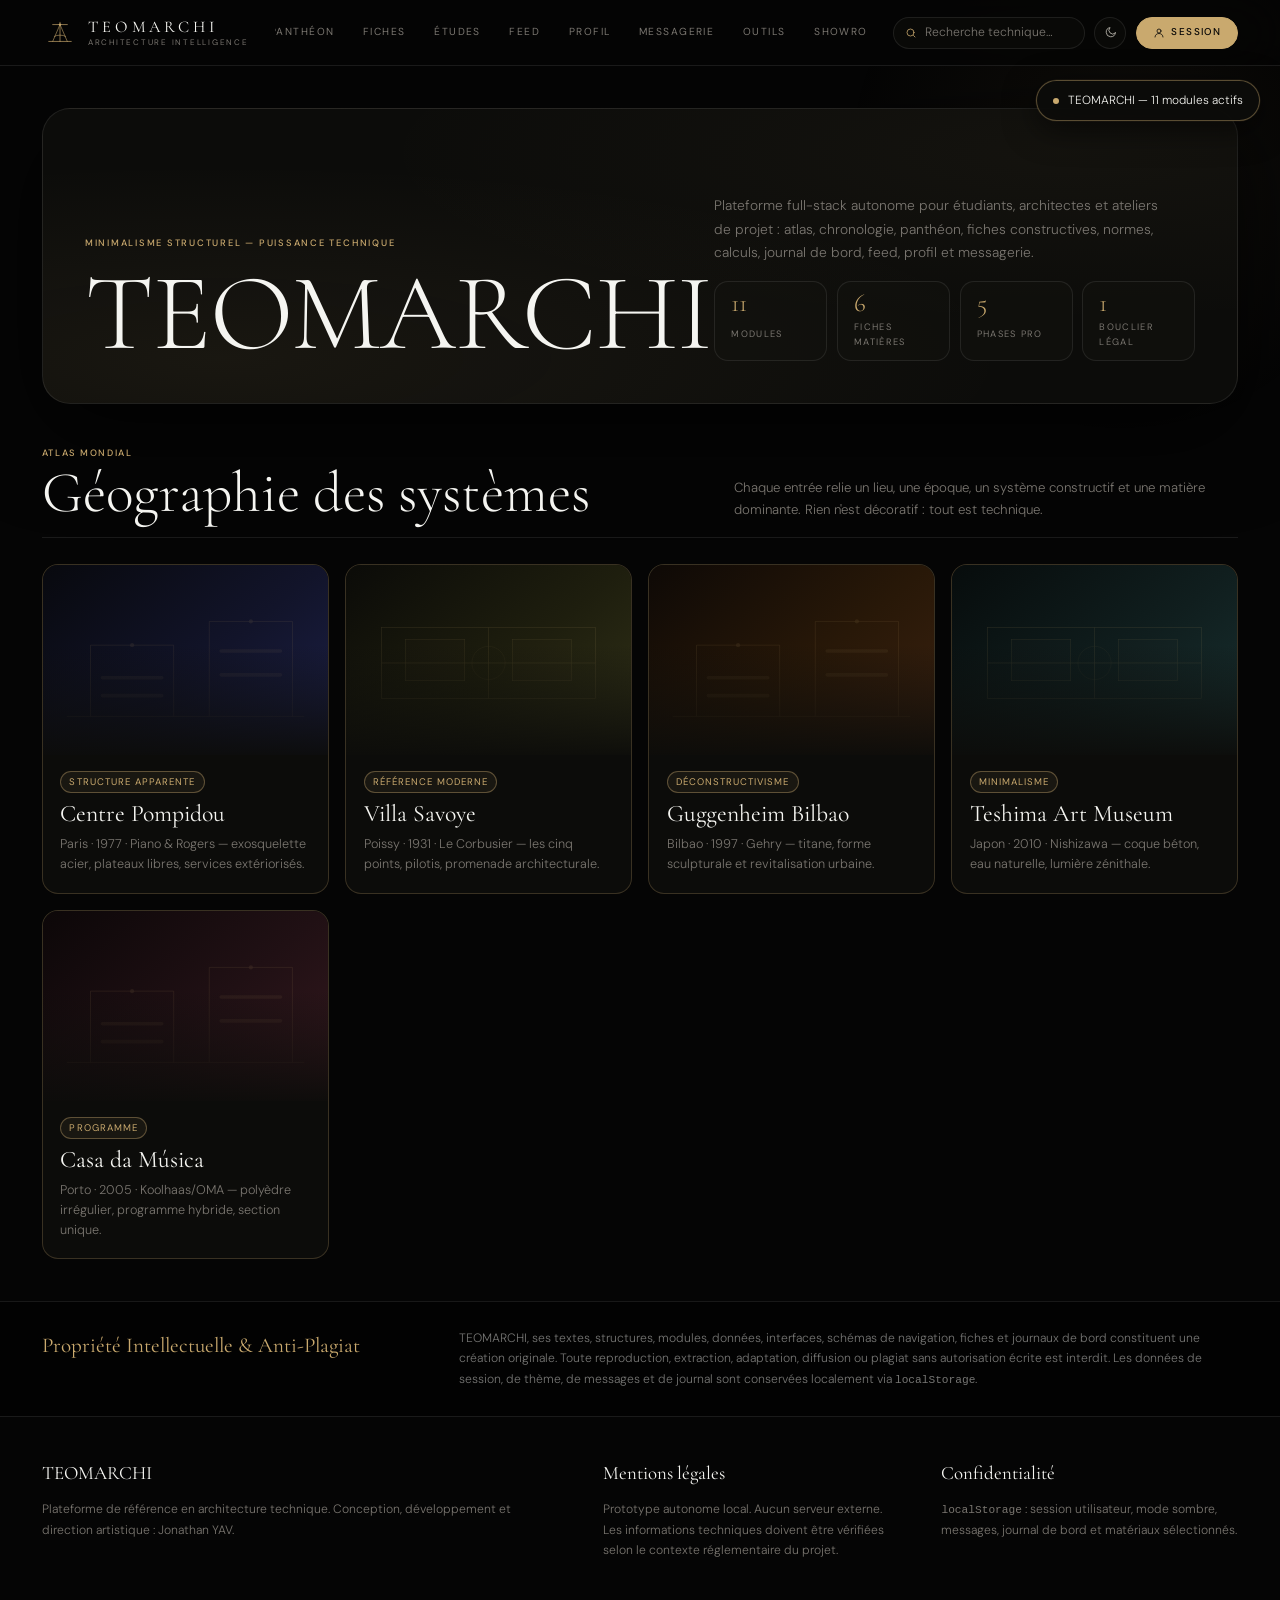
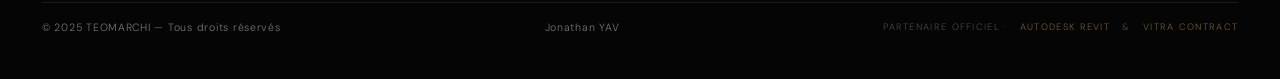
==== FINAL_TEOMARCHI.html @ dd160732 "chore: add FINAL_TEOMARCHI.html — complete 4396-line standalone build Copy of index.html for direct " ====
<!DOCTYPE html>
<html lang="fr" data-theme="dark">
<head>
  <meta charset="UTF-8" />
  <meta name="viewport" content="width=device-width, initial-scale=1.0" />
  <meta name="theme-color" content="#050505" />
  <meta name="description" content="TEOMARCHI — plateforme d'intelligence architecturale : atlas, chronologie, panthéon, fiches constructives, normes, calculs, journal de bord, feed, profil et messagerie." />
  <title>TEOMARCHI — Plateforme d'Intelligence Architecturale</title>

  <link rel="preconnect" href="https://fonts.googleapis.com" />
  <link rel="preconnect" href="https://fonts.gstatic.com" crossorigin />
  <link href="https://fonts.googleapis.com/css2?family=Cormorant+Garamond:ital,wght@0,300;0,400;0,500;1,300;1,400&family=DM+Sans:opsz,wght@9..40,300;9..40,400;9..40,500&display=swap" rel="stylesheet" />

  <style>
    /* ============================================================
       DESIGN SYSTEM — TEOMARCHI
       Fond Noir Profond #050505 · Ivoire #F5F5F1 · Doré Satiné #C9A96E
       Typographie : Cormorant Garamond + DM Sans · Bordures 0.5px
    ============================================================ */
    :root {
      /* Couleurs de fond */
      --bg:         #050505;
      --surface:    #0C0C0A;
      --surface-2:  #131310;
      --surface-3:  #1B1B17;

      /* Texte */
      --ink:        #F5F5F1;
      --ink-2:      #C8C4BA;
      --muted:      #7A7670;

      /* Or satiné */
      --gold:       #C9A96E;
      --gold-dim:   rgba(201, 169, 110, 0.16);
      --gold-glow:  rgba(201, 169, 110, 0.07);

      /* Sémantique */
      --danger:     #C4614A;
      --ok:         #5A9A6A;
      --warn:       #D4A040;

      /* Bordures ultra-fines */
      --border:        0.5px solid rgba(245, 245, 241, 0.09);
      --border-strong: 0.5px solid rgba(245, 245, 241, 0.20);
      --border-gold:   0.5px solid rgba(201, 169, 110, 0.42);

      /* Typographie */
      --serif: "Cormorant Garamond", Georgia, "Times New Roman", serif;
      --sans:  "DM Sans", -apple-system, BlinkMacSystemFont, system-ui, sans-serif;
      --mono:  "SFMono-Regular", "JetBrains Mono", Consolas, monospace;

      /* Espacement — ratio φ */
      --sp-xs:  0.382rem;
      --sp-sm:  0.618rem;
      --sp-md:  1rem;
      --sp-lg:  1.618rem;
      --sp-xl:  2.618rem;
      --sp-xxl: 4.236rem;

      /* Effets */
      --shadow:    0 28px 90px rgba(0, 0, 0, 0.70);
      --shadow-sm: 0 6px 24px  rgba(0, 0, 0, 0.52);

      /* Rayons */
      --r-sm:   8px;
      --r-md:   14px;
      --r-lg:   20px;
      --r-xl:   28px;
      --r-pill: 999px;

      /* Topbar */
      --topbar-h: 66px;

      color-scheme: dark;
    }

    /* Mode clair */
    [data-theme="light"] {
      --bg:         #F6F2E9;
      --surface:    #FFFFFF;
      --surface-2:  #EEE8DC;
      --surface-3:  #E4DDD0;

      --ink:        #161512;
      --ink-2:      #3C3A34;
      --muted:      #7A7266;

      --gold:       #A87C3A;
      --gold-dim:   rgba(168, 124, 58, 0.14);
      --gold-glow:  rgba(168, 124, 58, 0.06);

      --border:        0.5px solid rgba(22, 21, 18, 0.11);
      --border-strong: 0.5px solid rgba(22, 21, 18, 0.22);
      --border-gold:   0.5px solid rgba(168, 124, 58, 0.38);

      --shadow:    0 24px 80px rgba(22, 21, 18, 0.10);
      --shadow-sm: 0 4px 20px  rgba(22, 21, 18, 0.08);

      color-scheme: light;
    }

    /* ============================================================
       RESET & BASE
    ============================================================ */
    *, *::before, *::after { box-sizing: border-box; }

    html {
      min-height: 100%;
      scroll-behavior: smooth;
      background: var(--bg);
    }

    body {
      margin: 0;
      min-height: 100dvh;
      background: var(--bg);
      color: var(--ink);
      font-family: var(--sans);
      font-size: 14px;
      font-weight: 300;
      line-height: 1.64;
      -webkit-font-smoothing: antialiased;
      -moz-osx-font-smoothing: grayscale;
    }

    /* Grille de fond subtile */
    body::before {
      content: "";
      position: fixed;
      inset: 0;
      pointer-events: none;
      z-index: 0;
      background-image:
        linear-gradient(rgba(245, 245, 241, 0.028) 0.5px, transparent 0.5px),
        linear-gradient(90deg, rgba(245, 245, 241, 0.028) 0.5px, transparent 0.5px);
      background-size: 80px 80px;
      mask-image: linear-gradient(to bottom, black 0%, transparent 65%);
      -webkit-mask-image: linear-gradient(to bottom, black 0%, transparent 65%);
    }

    /* Accent radial doré — coin haut-droit */
    body::after {
      content: "";
      position: fixed;
      top: -120px;
      right: -120px;
      width: 560px;
      height: 560px;
      border-radius: 50%;
      background: radial-gradient(circle, rgba(201, 169, 110, 0.06) 0%, transparent 70%);
      pointer-events: none;
      z-index: 0;
    }

    /* Resets courants */
    a                       { color: inherit; text-decoration: none; }
    button                  { border: 0; background: none; cursor: pointer; font: inherit; color: inherit; }
    input, select, textarea { font: inherit; color: inherit; border: 0; outline: 0; background: transparent; }
    svg                     { display: block; }
    h1, h2, h3, h4, h5, h6, p { margin: 0; }
    ul, ol                  { list-style: none; margin: 0; padding: 0; }
    img                     { display: block; max-width: 100%; }

    /* Empilement Z */
    .topbar       { position: relative; z-index: 100; }
    .app          { position: relative; z-index: 1;   }
    footer,
    .legal-strip  { position: relative; z-index: 1;   }

    /* ============================================================
       UTILITAIRES
    ============================================================ */
    .u-serif { font-family: var(--serif); }
    .u-mono  { font-family: var(--mono);  }
    .u-muted { color: var(--muted);       }
    .u-gold  { color: var(--gold);        }

    .u-label {
      text-transform: uppercase;
      letter-spacing: 0.17em;
      font-size: 0.60rem;
      font-weight: 500;
    }

    /* ============================================================
       TOPBAR
    ============================================================ */
    .topbar {
      position: sticky;
      top: 0;
      z-index: 9000;
      height: var(--topbar-h);
      display: grid;
      grid-template-columns: auto 1fr auto;
      align-items: center;
      gap: var(--sp-lg);
      padding: 0 clamp(var(--sp-lg), 3.5vw, var(--sp-xl));
      border-bottom: var(--border);
      background: color-mix(in srgb, var(--bg) 84%, transparent);
      backdrop-filter: blur(28px) saturate(160%);
      -webkit-backdrop-filter: blur(28px) saturate(160%);
    }

    /* ── Marque ── */
    .brand {
      display: inline-flex;
      align-items: center;
      gap: var(--sp-sm);
      flex-shrink: 0;
    }

    .brand__logo {
      width: 36px;
      height: 36px;
      color: var(--gold);
      flex-shrink: 0;
    }

    .brand__name {
      display: grid;
      gap: 3px;
    }

    .brand__title {
      font-family: var(--serif);
      font-size: 1.02rem;
      font-weight: 400;
      letter-spacing: 0.24em;
      text-transform: uppercase;
      color: var(--ink);
      line-height: 1;
    }

    .brand__sub {
      font-family: var(--sans);
      font-size: 0.50rem;
      font-weight: 400;
      letter-spacing: 0.22em;
      text-transform: uppercase;
      color: var(--muted);
      line-height: 1;
    }

    /* ── Tabs de navigation ── */
    .nav-tabs {
      display: flex;
      justify-content: center;
      align-items: center;
      gap: 1px;
      flex-wrap: nowrap;
      overflow-x: auto;
      scrollbar-width: none;
      -ms-overflow-style: none;
    }
    .nav-tabs::-webkit-scrollbar { display: none; }

    .nav-tab {
      position: relative;
      padding: 0.44rem 0.80rem;
      border-radius: var(--r-pill);
      border: 0.5px solid transparent;
      color: var(--muted);
      font-size: 0.64rem;
      font-weight: 400;
      letter-spacing: 0.14em;
      text-transform: uppercase;
      white-space: nowrap;
      transition: color 0.18s ease, background 0.18s ease, border-color 0.18s ease;
    }

    .nav-tab:hover {
      color: var(--ink-2);
      background: var(--gold-glow);
      border-color: rgba(201, 169, 110, 0.12);
    }

    .nav-tab.is-active {
      color: var(--ink);
      background: var(--gold-dim);
      border-color: rgba(201, 169, 110, 0.26);
    }

    .nav-tab.is-active::after {
      content: "";
      position: absolute;
      left: 50%;
      bottom: 5px;
      width: 12px;
      height: 0.5px;
      transform: translateX(-50%);
      background: var(--gold);
    }

    /* ── Outils droite ── */
    .nav-tools {
      display: flex;
      align-items: center;
      gap: var(--sp-sm);
      flex-shrink: 0;
    }

    /* ── Recherche ── */
    .search-wrap { position: relative; }

    .search {
      display: flex;
      align-items: center;
      gap: 0.42rem;
      width: clamp(150px, 15vw, 250px);
      height: 32px;
      padding: 0 0.70rem;
      border: var(--border);
      border-radius: var(--r-pill);
      background: color-mix(in srgb, var(--surface) 76%, transparent);
      transition: border-color 0.18s ease;
    }

    .search:focus-within { border-color: rgba(201, 169, 110, 0.34); }

    .search__icon {
      width: 12px;
      height: 12px;
      color: var(--gold);
      flex-shrink: 0;
    }

    .search__input {
      flex: 1;
      min-width: 0;
      font-size: 0.76rem;
    }
    .search__input::placeholder { color: var(--muted); }

    .search-results {
      position: absolute;
      top: calc(100% + 6px);
      right: 0;
      width: min(320px, 90vw);
      display: none;
      border: var(--border-strong);
      border-radius: var(--r-lg);
      background: var(--surface);
      box-shadow: var(--shadow);
      overflow: hidden;
      z-index: 9999;
    }
    .search-results.is-open { display: block; }

    .result-item {
      display: grid;
      gap: 2px;
      width: 100%;
      padding: 0.68rem 0.88rem;
      text-align: left;
      border-bottom: var(--border);
      transition: background 0.14s ease;
    }
    .result-item:last-child { border-bottom: 0; }
    .result-item:hover { background: var(--gold-glow); }
    .result-item strong {
      font-family: var(--serif);
      font-size: 0.92rem;
      font-weight: 400;
      color: var(--ink);
    }
    .result-item span { color: var(--muted); font-size: 0.66rem; }

    /* ── Bouton icône ── */
    .icon-btn {
      width: 32px;
      height: 32px;
      display: inline-flex;
      align-items: center;
      justify-content: center;
      border: var(--border);
      border-radius: var(--r-pill);
      background: color-mix(in srgb, var(--surface) 68%, transparent);
      color: var(--ink-2);
      flex-shrink: 0;
      transition: border-color 0.18s ease, color 0.18s ease, transform 0.18s ease;
    }
    .icon-btn svg { width: 13px; height: 13px; }
    .icon-btn:hover {
      border-color: var(--gold);
      color: var(--gold);
      transform: translateY(-1px);
    }

    /* ── Bouton texte ── */
    .text-btn {
      height: 32px;
      padding: 0 1rem;
      display: inline-flex;
      align-items: center;
      justify-content: center;
      gap: 0.38rem;
      border: var(--border);
      border-radius: var(--r-pill);
      background: color-mix(in srgb, var(--surface) 68%, transparent);
      color: var(--ink-2);
      font-size: 0.62rem;
      font-weight: 400;
      letter-spacing: 0.14em;
      text-transform: uppercase;
      white-space: nowrap;
      transition: border-color 0.18s ease, color 0.18s ease,
                  background 0.18s ease, transform 0.18s ease;
    }
    .text-btn:hover {
      border-color: var(--gold);
      color: var(--ink);
      transform: translateY(-1px);
    }

    .text-btn--primary {
      background: var(--gold);
      border-color: var(--gold);
      color: #050505;
      font-weight: 500;
    }
    .text-btn--primary:hover {
      background: color-mix(in srgb, var(--gold) 86%, #fff);
      border-color: color-mix(in srgb, var(--gold) 86%, #fff);
      color: #050505;
      transform: translateY(-1px);
    }

    /* ============================================================
       LAYOUT PRINCIPAL
    ============================================================ */
    .app {
      width: min(100%, 1440px);
      margin-inline: auto;
      padding: var(--sp-xl) clamp(var(--sp-lg), 4vw, var(--sp-xl));
      display: grid;
      gap: var(--sp-xl);
    }

    /* ============================================================
       HERO — visible uniquement sur Atlas
    ============================================================ */
    .hero {
      display: grid;
      grid-template-columns: minmax(0, 1.1fr) minmax(270px, 0.9fr);
      gap: var(--sp-xl);
      align-items: end;
      min-height: 296px;
      padding: var(--sp-xl);
      border: var(--border);
      border-radius: var(--r-xl);
      background:
        radial-gradient(ellipse at 15% 85%, rgba(201, 169, 110, 0.07) 0%, transparent 55%),
        radial-gradient(ellipse at 85% 15%, rgba(201, 169, 110, 0.04) 0%, transparent 48%),
        var(--surface);
      box-shadow: var(--shadow);
      overflow: hidden;
      position: relative;
    }

    /* Grille interne hero */
    .hero::before {
      content: "";
      position: absolute;
      inset: 0;
      pointer-events: none;
      background-image:
        linear-gradient(rgba(245, 245, 241, 0.032) 0.5px, transparent 0.5px),
        linear-gradient(90deg, rgba(245, 245, 241, 0.032) 0.5px, transparent 0.5px);
      background-size: 50px 50px;
    }

    .hero__kicker {
      text-transform: uppercase;
      letter-spacing: 0.19em;
      font-size: 0.58rem;
      font-weight: 500;
      color: var(--gold);
      margin-bottom: var(--sp-md);
    }

    .hero__title {
      font-family: var(--serif);
      font-size: clamp(3.6rem, 8.5vw, 7.8rem);
      font-weight: 300;
      line-height: 0.86;
      letter-spacing: -0.01em;
      color: var(--ink);
    }

    .hero__copy {
      display: grid;
      gap: var(--sp-md);
      align-content: end;
      position: relative;
    }

    .hero__desc {
      color: var(--muted);
      font-size: 0.86rem;
      line-height: 1.70;
      max-width: 50ch;
    }

    /* Métriques */
    .metrics {
      display: grid;
      grid-template-columns: repeat(4, 1fr);
      gap: var(--sp-sm);
    }

    .metric {
      display: grid;
      gap: 3px;
      padding: var(--sp-sm) var(--sp-md);
      border: var(--border);
      border-radius: var(--r-md);
      background: color-mix(in srgb, var(--surface-2) 55%, transparent);
    }

    .metric__value {
      font-family: var(--serif);
      font-size: 1.58rem;
      font-weight: 300;
      color: var(--gold);
      line-height: 1;
    }

    .metric__label {
      font-size: 0.58rem;
      font-weight: 400;
      letter-spacing: 0.14em;
      text-transform: uppercase;
      color: var(--muted);
    }

    /* ============================================================
       EN-TÊTE DE SECTION
    ============================================================ */
    .section-head {
      display: flex;
      justify-content: space-between;
      align-items: flex-end;
      gap: var(--sp-lg);
      padding-bottom: var(--sp-md);
      border-bottom: var(--border);
    }

    .section-head__kicker {
      text-transform: uppercase;
      letter-spacing: 0.17em;
      font-size: 0.58rem;
      font-weight: 500;
      color: var(--gold);
      margin-bottom: var(--sp-xs);
    }

    .section-head__title {
      font-family: var(--serif);
      font-size: clamp(2.1rem, 4.5vw, 4.2rem);
      font-weight: 300;
      line-height: 0.93;
      color: var(--ink);
    }

    .section-head__desc {
      max-width: 56ch;
      color: var(--muted);
      font-size: 0.83rem;
      line-height: 1.66;
    }

    /* ============================================================
       CARTES
    ============================================================ */
    .card {
      position: relative;
      display: grid;
      gap: var(--sp-sm);
      padding: var(--sp-lg);
      border: var(--border);
      border-radius: var(--r-lg);
      background: var(--surface);
      overflow: hidden;
      transition: border-color 0.20s ease, box-shadow 0.20s ease, transform 0.20s ease;
    }

    .card:hover {
      border-color: rgba(201, 169, 110, 0.22);
      box-shadow: var(--shadow-sm);
      transform: translateY(-1px);
    }

    .card__tag {
      display: inline-flex;
      align-items: center;
      width: max-content;
      padding: 0.16rem 0.50rem;
      border: var(--border-gold);
      border-radius: var(--r-pill);
      color: var(--gold);
      font-family: var(--mono);
      font-size: 0.60rem;
      letter-spacing: 0.09em;
      text-transform: uppercase;
      background: var(--gold-glow);
    }

    .card__title {
      font-family: var(--serif);
      font-size: 1.42rem;
      font-weight: 400;
      line-height: 1.08;
      color: var(--ink);
    }

    .card__body {
      color: var(--muted);
      font-size: 0.83rem;
    }

    /* ============================================================
       GRILLES
    ============================================================ */
    .grid       { display: grid; gap: var(--sp-md); }
    .grid--2    { grid-template-columns: repeat(2, minmax(0, 1fr)); }
    .grid--3    { grid-template-columns: repeat(3, minmax(0, 1fr)); }
    .grid--4    { grid-template-columns: repeat(4, minmax(0, 1fr)); }
    .grid--auto { grid-template-columns: repeat(auto-fit, minmax(256px, 1fr)); }

    /* ============================================================
       CHAMPS DE SAISIE
    ============================================================ */
    .field {
      display: flex;
      align-items: center;
      gap: 0.50rem;
      min-height: 42px;
      padding: 0 0.85rem;
      border: var(--border);
      border-radius: var(--r-md);
      background: var(--surface);
      transition: border-color 0.18s ease, box-shadow 0.18s ease;
    }

    .field:focus-within {
      border-color: rgba(201, 169, 110, 0.38);
      box-shadow: 0 0 0 3px rgba(201, 169, 110, 0.07);
    }

    .field input,
    .field select,
    .field textarea { flex: 1; min-width: 0; font-size: 0.83rem; }
    .field input::placeholder { color: var(--muted); }

    /* ============================================================
       AVATAR / CERCLE
    ============================================================ */
    .avatar {
      width: 46px;
      height: 46px;
      display: grid;
      place-items: center;
      border: var(--border-gold);
      border-radius: 50%;
      background: var(--gold-glow);
      color: var(--gold);
      font-family: var(--serif);
      font-size: 1.05rem;
      flex-shrink: 0;
    }

    /* ============================================================
       BADGE / GRADE
    ============================================================ */
    .badge {
      display: inline-flex;
      align-items: center;
      padding: 0.16rem 0.50rem;
      border: var(--border-gold);
      border-radius: var(--r-pill);
      color: var(--gold);
      font-family: var(--mono);
      font-size: 0.60rem;
      letter-spacing: 0.09em;
      text-transform: uppercase;
      background: var(--gold-glow);
    }

    /* ============================================================
       TABLEAU
    ============================================================ */
    .table-wrap {
      overflow-x: auto;
      border: var(--border);
      border-radius: var(--r-lg);
      background: var(--surface);
    }

    table  { width: 100%; border-collapse: collapse; min-width: 580px; }

    th {
      padding: 0.78rem 1rem;
      border-bottom: var(--border-strong);
      text-align: left;
      font-size: 0.58rem;
      font-weight: 500;
      letter-spacing: 0.15em;
      text-transform: uppercase;
      color: var(--gold);
    }

    td {
      padding: 0.78rem 1rem;
      border-bottom: var(--border);
      text-align: left;
      font-size: 0.81rem;
      color: var(--muted);
      vertical-align: top;
    }

    tr:last-child td { border-bottom: 0; }
    tr:hover td      { background: var(--gold-glow); }

    /* ============================================================
       OVERLAY MODAL
    ============================================================ */
    .modal-overlay {
      position: fixed;
      inset: 0;
      z-index: 10000;
      display: grid;
      place-items: center;
      padding: var(--sp-lg);
      background: rgba(5, 5, 5, 0.84);
      backdrop-filter: blur(22px);
      -webkit-backdrop-filter: blur(22px);
    }

    .modal {
      width: min(720px, 100%);
      max-height: min(740px, 92dvh);
      overflow-y: auto;
      display: grid;
      gap: var(--sp-md);
      padding: var(--sp-xl);
      border: var(--border-gold);
      border-radius: var(--r-xl);
      background: var(--surface);
      box-shadow: var(--shadow);
    }

    .modal__title {
      font-family: var(--serif);
      font-size: clamp(2rem, 5vw, 4rem);
      font-weight: 300;
      line-height: 0.91;
      color: var(--ink);
    }

    /* ============================================================
       MODULES SPA — 11 sections cachées/visibles
       Chaque .module est masqué par défaut.
       JS ajoute .is-active sur le module courant.
    ============================================================ */
    .view {
      display: grid;
      gap: var(--sp-lg);
    }

    .module {
      display: none;
      gap: var(--sp-lg);
      animation: moduleIn 0.24s ease both;
    }

    .module.is-active { display: grid; }

    @keyframes moduleIn {
      from { opacity: 0; transform: translateY(7px); }
      to   { opacity: 1; transform: translateY(0);   }
    }

    /* Placeholder vide pour les modules en attente de contenu */
    .module-empty {
      min-height: 340px;
      display: grid;
      place-items: center;
      text-align: center;
      padding: var(--sp-xl);
      gap: var(--sp-md);
      border: 0.5px dashed rgba(201, 169, 110, 0.20);
      border-radius: var(--r-xl);
    }

    .module-empty__icon {
      width: 44px;
      height: 44px;
      color: rgba(201, 169, 110, 0.30);
      margin: 0 auto;
    }

    .module-empty__title {
      font-family: var(--serif);
      font-size: 1.9rem;
      font-weight: 300;
      color: rgba(245, 245, 241, 0.18);
    }

    .module-empty__sub {
      font-size: 0.76rem;
      color: var(--muted);
      max-width: 36ch;
      line-height: 1.60;
    }

    /* ============================================================
       LEGAL STRIP
    ============================================================ */
    .legal-strip {
      padding: var(--sp-lg) clamp(var(--sp-lg), 4vw, var(--sp-xl));
      border-top: var(--border);
      background: color-mix(in srgb, #000 55%, var(--bg));
    }

    .legal-strip__inner {
      width: min(100%, 1440px);
      margin-inline: auto;
      display: grid;
      grid-template-columns: minmax(200px, 0.65fr) 1.35fr;
      gap: var(--sp-xl);
      align-items: start;
    }

    .legal-strip__heading {
      font-family: var(--serif);
      font-size: 1.32rem;
      font-weight: 400;
      color: var(--gold);
    }

    .legal-strip__body {
      font-size: 0.76rem;
      line-height: 1.68;
      color: rgba(245, 245, 241, 0.48);
    }

    /* ============================================================
       FOOTER
    ============================================================ */
    footer {
      padding: var(--sp-xl) clamp(var(--sp-lg), 4vw, var(--sp-xl));
      border-top: var(--border);
    }

    .footer__inner {
      width: min(100%, 1440px);
      margin-inline: auto;
      display: grid;
      grid-template-columns: 1.4fr 0.8fr 0.8fr;
      gap: var(--sp-xl);
    }

    .footer__heading {
      font-family: var(--serif);
      font-size: 1.18rem;
      font-weight: 400;
      color: var(--ink);
      margin-bottom: var(--sp-sm);
    }

    .footer__body {
      font-size: 0.76rem;
      color: var(--muted);
      line-height: 1.68;
    }

    .footer__copy {
      width: min(100%, 1440px);
      margin-inline: auto;
      margin-top: var(--sp-xl);
      padding-top: var(--sp-md);
      border-top: var(--border);
      display: flex;
      justify-content: space-between;
      align-items: center;
      gap: var(--sp-md);
      flex-wrap: wrap;
    }

    .footer__copy-text {
      font-size: 0.66rem;
      color: var(--muted);
      letter-spacing: 0.07em;
    }

    /* ============================================================
       RESPONSIVE
    ============================================================ */
    @media (max-width: 1100px) {
      .topbar {
        grid-template-columns: auto auto;
        grid-template-rows: auto auto;
        height: auto;
        padding-block: var(--sp-sm);
        gap: var(--sp-sm);
      }

      .nav-tabs {
        grid-column: 1 / -1;
        justify-content: flex-start;
        padding-bottom: 2px;
      }

      .hero            { grid-template-columns: 1fr; }
      .metrics         { grid-template-columns: repeat(2, 1fr); }
      .footer__inner   { grid-template-columns: 1fr 1fr; }
      .legal-strip__inner { grid-template-columns: 1fr; gap: var(--sp-md); }
    }

    @media (max-width: 720px) {
      .brand__sub      { display: none; }
      .nav-tools       { gap: var(--sp-xs); }
      .search          { width: 140px; }
      .hero            { padding: var(--sp-lg); }
      .hero__title     { font-size: clamp(3rem, 17vw, 4.6rem); }
      .metrics         { grid-template-columns: repeat(2, 1fr); }
      .grid--2,
      .grid--3,
      .grid--4         { grid-template-columns: 1fr; }
      .footer__inner   { grid-template-columns: 1fr; }
      .app             { padding-inline: var(--sp-md); padding-block: var(--sp-lg); }
      .section-head    { flex-direction: column; align-items: flex-start; gap: var(--sp-sm); }
    }

    @media (max-width: 420px) {
      .metrics           { grid-template-columns: 1fr 1fr; }
      .text-btn span     { display: none; }
      .brand__title      { font-size: 0.88rem; letter-spacing: 0.18em; }
    }
  </style>
</head>
<body>

  <!-- ============================================================
       TOPBAR
  ============================================================ -->
  <nav class="topbar" aria-label="Navigation principale">

    <!-- Marque -->
    <a class="brand" href="#atlas" data-nav="atlas" aria-label="TEOMARCHI — Accueil">
      <svg class="brand__logo" viewBox="0 0 64 64" fill="none"
           role="img" aria-labelledby="logo-title">
        <title id="logo-title">Logo TEOMARCHI</title>
        <path d="M12 47H52"            stroke="currentColor" stroke-width="1.2" stroke-linecap="round"/>
        <path d="M32 13V47"            stroke="currentColor" stroke-width="1.2" stroke-linecap="round"/>
        <path d="M19 17H45"            stroke="currentColor" stroke-width="1.2" stroke-linecap="round"/>
        <path d="M32 17L19 47M32 17L45 47" stroke="currentColor" stroke-width="1.0" stroke-linecap="round"/>
        <path d="M22 38C27 35 37 35 42 38" stroke="currentColor" stroke-width="1.0" stroke-linecap="round"/>
        <circle cx="32" cy="17" r="2.1" fill="currentColor"/>
      </svg>
      <span class="brand__name">
        <span class="brand__title">Teomarchi</span>
        <span class="brand__sub">Architecture Intelligence</span>
      </span>
    </a>

    <!-- Tabs — générés par JS -->
    <nav class="nav-tabs" id="nav-tabs"
         role="tablist" aria-label="Modules de la plateforme"></nav>

    <!-- Outils droite -->
    <div class="nav-tools">

      <!-- Recherche globale -->
      <div class="search-wrap">
        <div class="search" role="search" aria-label="Recherche globale">
          <svg class="search__icon" viewBox="0 0 24 24" fill="none"
               stroke="currentColor" stroke-width="1.6"
               stroke-linecap="round" stroke-linejoin="round" aria-hidden="true">
            <circle cx="11" cy="11" r="7"/>
            <path d="M20 20l-3-3"/>
          </svg>
          <input
            class="search__input"
            id="global-search"
            type="search"
            placeholder="Recherche technique…"
            autocomplete="off"
            aria-label="Recherche dans la plateforme"
          />
        </div>
        <div class="search-results" id="search-results"
             role="listbox" aria-label="Résultats de recherche"></div>
      </div>

      <!-- Bascule thème -->
      <button class="icon-btn" id="theme-toggle" type="button"
              aria-label="Basculer thème clair / sombre">
        <svg viewBox="0 0 24 24" fill="none" stroke="currentColor"
             stroke-width="1.5" stroke-linecap="round" stroke-linejoin="round"
             aria-hidden="true">
          <path d="M21 12.8A8.5 8.5 0 1 1 11.2 3a6.8 6.8 0 0 0 9.8 9.8Z"/>
        </svg>
      </button>

      <!-- Session -->
      <button class="text-btn text-btn--primary" id="session-btn" type="button">
        <svg viewBox="0 0 24 24" fill="none" stroke="currentColor"
             stroke-width="1.6" stroke-linecap="round" stroke-linejoin="round"
             aria-hidden="true" style="width:12px;height:12px;flex-shrink:0">
          <circle cx="12" cy="8" r="4"/>
          <path d="M4 20c0-4 3.6-7 8-7s8 3 8 7"/>
        </svg>
        <span id="session-label">Session</span>
      </button>
    </div>
  </nav>

  <!-- ============================================================
       CONTENU PRINCIPAL
  ============================================================ -->
  <main class="app" id="main-app">

    <!-- Hero — affiché uniquement sur Atlas via JS -->
    <section class="hero" id="hero" aria-labelledby="hero-title">
      <div>
        <p class="hero__kicker">Minimalisme structurel — Puissance technique</p>
        <h1 class="hero__title" id="hero-title">TEOMARCHI</h1>
      </div>
      <div class="hero__copy">
        <p class="hero__desc">
          Plateforme full-stack autonome pour étudiants, architectes et ateliers de projet :
          atlas, chronologie, panthéon, fiches constructives, normes, calculs, journal de bord,
          feed, profil et messagerie.
        </p>
        <!-- Métriques — injectées par JS -->
        <div class="metrics" id="metrics-bar"></div>
      </div>
    </section>

    <!-- ============================================================
         ZONE DE VUE SPA
         11 modules · identifiants prêts pour l'injection JS
    ============================================================ -->
    <div class="view" id="view" aria-live="polite">

      <!-- ── MODULE 01 · ATLAS ── -->
      <section class="module" id="module-atlas"
               role="tabpanel" aria-labelledby="tab-atlas" data-module="atlas">
        <header class="section-head">
          <div>
            <p class="section-head__kicker">Atlas mondial</p>
            <h2 class="section-head__title">Géographie des systèmes</h2>
          </div>
          <p class="section-head__desc">
            Chaque entrée relie un lieu, une époque, un système constructif et une matière
            dominante. Rien n'est décoratif : tout est technique.
          </p>
        </header>
        <!-- id="atlas-grid" · rempli par JS phase 2 -->
        <div class="grid grid--auto" id="atlas-grid">
          <div class="module-empty">
            <svg class="module-empty__icon" viewBox="0 0 24 24" fill="none"
                 stroke="currentColor" stroke-width="1" stroke-linecap="round" stroke-linejoin="round"
                 aria-hidden="true">
              <circle cx="12" cy="12" r="9"/>
              <path d="M3 12h18M12 3c-2.5 3-4 5.5-4 9s1.5 6 4 9M12 3c2.5 3 4 5.5 4 9s-1.5 6-4 9"/>
            </svg>
            <p class="module-empty__title">Atlas</p>
            <p class="module-empty__sub">Géographie des systèmes constructifs — contenu en préparation</p>
          </div>
        </div>
      </section>

      <!-- ── MODULE 02 · CHRONOS ── -->
      <section class="module" id="module-chronos"
               role="tabpanel" aria-labelledby="tab-chronos" data-module="chronos">
        <header class="section-head">
          <div>
            <p class="section-head__kicker">Chronos</p>
            <h2 class="section-head__title">Frise matière-époque</h2>
          </div>
          <p class="section-head__desc">
            La chronologie lie les périodes aux matériaux, aux contraintes de portée,
            à l'inertie et aux outils de chantier.
          </p>
        </header>
        <!-- id="chronos-layout" · rempli par JS phase 2 -->
        <div id="chronos-layout">
          <div class="module-empty">
            <svg class="module-empty__icon" viewBox="0 0 24 24" fill="none"
                 stroke="currentColor" stroke-width="1" stroke-linecap="round" stroke-linejoin="round"
                 aria-hidden="true">
              <circle cx="12" cy="12" r="9"/>
              <path d="M12 7v5l3 3"/>
            </svg>
            <p class="module-empty__title">Chronos</p>
            <p class="module-empty__sub">Frise de l'Antiquité au bas-carbone — contenu en préparation</p>
          </div>
        </div>
      </section>

      <!-- ── MODULE 03 · PANTHÉON ── -->
      <section class="module" id="module-pantheon"
               role="tabpanel" aria-labelledby="tab-pantheon" data-module="pantheon">
        <header class="section-head">
          <div>
            <p class="section-head__kicker">Panthéon</p>
            <h2 class="section-head__title">Maîtres et doctrines</h2>
          </div>
          <p class="section-head__desc">
            Des figures qui ont transformé la structure, la proportion, le chantier,
            la matière et le rapport social de l'architecture.
          </p>
        </header>
        <!-- id="pantheon-grid" · rempli par JS phase 2 -->
        <div class="grid grid--auto" id="pantheon-grid">
          <div class="module-empty">
            <svg class="module-empty__icon" viewBox="0 0 24 24" fill="none"
                 stroke="currentColor" stroke-width="1" stroke-linecap="round" stroke-linejoin="round"
                 aria-hidden="true">
              <path d="M3 20h18M5 20V10M19 20V10M9 20V10M15 20V10M12 4l8 6H4l8-6z"/>
            </svg>
            <p class="module-empty__title">Panthéon</p>
            <p class="module-empty__sub">Maîtres fondateurs — contenu en préparation</p>
          </div>
        </div>
      </section>

      <!-- ── MODULE 04 · FICHES ── -->
      <section class="module" id="module-fiches"
               role="tabpanel" aria-labelledby="tab-fiches" data-module="fiches">
        <header class="section-head">
          <div>
            <p class="section-head__kicker">Fiches constructives</p>
            <h2 class="section-head__title">Matières, R et carbone</h2>
          </div>
          <p class="section-head__desc">
            Base technique pour choisir vite : résistance thermique, conductivité,
            impact CO₂, usage et mise en garde constructive.
          </p>
        </header>
        <!-- id="fiches-grid" · rempli par JS phase 2 -->
        <div class="grid grid--auto" id="fiches-grid">
          <div class="module-empty">
            <svg class="module-empty__icon" viewBox="0 0 24 24" fill="none"
                 stroke="currentColor" stroke-width="1" stroke-linecap="round" stroke-linejoin="round"
                 aria-hidden="true">
              <path d="M14 2H6a2 2 0 0 0-2 2v16a2 2 0 0 0 2 2h12a2 2 0 0 0 2-2V8z"/>
              <path d="M14 2v6h6M9 13h6M9 17h4"/>
            </svg>
            <p class="module-empty__title">Fiches</p>
            <p class="module-empty__sub">Matières, R, lambda, CO₂ — contenu en préparation</p>
          </div>
        </div>
      </section>

      <!-- ── MODULE 05 · ÉTUDES ── -->
      <section class="module" id="module-etudes"
               role="tabpanel" aria-labelledby="tab-etudes" data-module="etudes">
        <header class="section-head">
          <div>
            <p class="section-head__kicker">Arbre des études</p>
            <h2 class="section-head__title">Carte mentale par semestre</h2>
          </div>
          <p class="section-head__desc">
            Licence 1 à Master 2 : chaque semestre est cliquable et révèle atelier,
            livrables et compétences techniques.
          </p>
        </header>
        <!-- id="etudes-map" + id="etudes-detail" · remplis par JS phase 2 -->
        <div class="grid" id="etudes-map"></div>
        <article class="card" id="etudes-detail" style="display:none"></article>
        <div class="module-empty" id="etudes-empty">
          <svg class="module-empty__icon" viewBox="0 0 24 24" fill="none"
               stroke="currentColor" stroke-width="1" stroke-linecap="round" stroke-linejoin="round"
               aria-hidden="true">
            <path d="M22 10v6M2 10l10-5 10 5-10 5z"/>
            <path d="M6 12v5c0 1.7 2.7 3 6 3s6-1.3 6-3v-5"/>
          </svg>
          <p class="module-empty__title">Études</p>
          <p class="module-empty__sub">Arbre L1 → M2, semestres et compétences — contenu en préparation</p>
        </div>
      </section>

      <!-- ── MODULE 06 · FEED ── -->
      <section class="module" id="module-feed"
               role="tabpanel" aria-labelledby="tab-feed" data-module="feed">
        <header class="section-head">
          <div>
            <p class="section-head__kicker">Feed</p>
            <h2 class="section-head__title">Social Archi protégé</h2>
          </div>
          <p class="section-head__desc">
            Un feed visuel : grands rendus, plans protégés, interactions de prescription
            et signalement de plagiat.
          </p>
        </header>
        <!-- id="feed-wall" · rempli par JS phase 2 -->
        <div id="feed-wall">
          <div class="module-empty">
            <svg class="module-empty__icon" viewBox="0 0 24 24" fill="none"
                 stroke="currentColor" stroke-width="1" stroke-linecap="round" stroke-linejoin="round"
                 aria-hidden="true">
              <rect x="3" y="3" width="18" height="18" rx="2"/>
              <path d="M3 9h18M9 21V9"/>
            </svg>
            <p class="module-empty__title">Feed</p>
            <p class="module-empty__sub">Rendus et plans protégés — contenu en préparation</p>
          </div>
        </div>
      </section>

      <!-- ── MODULE 07 · PROFIL ── -->
      <section class="module" id="module-profil"
               role="tabpanel" aria-labelledby="tab-profil" data-module="profil">
        <header class="section-head">
          <div>
            <p class="section-head__kicker">Profil</p>
            <h2 class="section-head__title">Page publique</h2>
          </div>
          <p class="section-head__desc">
            Bannière de chantier, photo circulaire chevauchante, bio technique,
            logiciels et grille carrée de portfolio.
          </p>
        </header>
        <!-- id="profil-social" · rempli par JS phase 2 -->
        <div id="profil-social">
          <div class="module-empty">
            <svg class="module-empty__icon" viewBox="0 0 24 24" fill="none"
                 stroke="currentColor" stroke-width="1" stroke-linecap="round" stroke-linejoin="round"
                 aria-hidden="true">
              <circle cx="12" cy="8" r="4"/>
              <path d="M4 20c0-4 3.6-7 8-7s8 3 8 7"/>
            </svg>
            <p class="module-empty__title">Profil</p>
            <p class="module-empty__sub">Page publique et portfolio protégé — contenu en préparation</p>
          </div>
        </div>
      </section>

      <!-- ── MODULE 08 · MESSAGERIE ── -->
      <section class="module" id="module-messagerie"
               role="tabpanel" aria-labelledby="tab-messagerie" data-module="messagerie">
        <header class="section-head">
          <div>
            <p class="section-head__kicker">Messagerie</p>
            <h2 class="section-head__title">Atelier silencieux</h2>
          </div>
          <p class="section-head__desc">
            Liste de contacts à gauche, discussion à droite. Échanges persistants localement.
          </p>
        </header>
        <!-- id="messaging-layout" · rempli par JS phase 2 -->
        <div id="messaging-layout">
          <div class="module-empty">
            <svg class="module-empty__icon" viewBox="0 0 24 24" fill="none"
                 stroke="currentColor" stroke-width="1" stroke-linecap="round" stroke-linejoin="round"
                 aria-hidden="true">
              <path d="M21 15a2 2 0 0 1-2 2H7l-4 4V5a2 2 0 0 1 2-2h14a2 2 0 0 1 2 2z"/>
            </svg>
            <p class="module-empty__title">Messagerie</p>
            <p class="module-empty__sub">Échanges techniques persistants — contenu en préparation</p>
          </div>
        </div>
      </section>

      <!-- ── MODULE 09 · OUTILS ── -->
      <section class="module" id="module-outils"
               role="tabpanel" aria-labelledby="tab-outils" data-module="outils">
        <header class="section-head">
          <div>
            <p class="section-head__kicker">Outils techniques</p>
            <h2 class="section-head__title">Calculs, normes, meubles</h2>
          </div>
          <p class="section-head__desc">
            Calculatrice d'échelle, surfaces minimales dynamiques et base de dimensions
            standards pour concevoir sans page blanche.
          </p>
        </header>
        <!-- id="outils-layout" · rempli par JS phase 2 -->
        <div id="outils-layout">
          <div class="module-empty">
            <svg class="module-empty__icon" viewBox="0 0 24 24" fill="none"
                 stroke="currentColor" stroke-width="1" stroke-linecap="round" stroke-linejoin="round"
                 aria-hidden="true">
              <path d="M14.7 6.3a1 1 0 0 0 0 1.4l1.6 1.6a1 1 0 0 0 1.4 0l3.77-3.77a6 6 0 0 1-7.94 7.94l-6.91 6.91a2.12 2.12 0 0 1-3-3l6.91-6.91a6 6 0 0 1 7.94-7.94l-3.76 3.76z"/>
            </svg>
            <p class="module-empty__title">Outils</p>
            <p class="module-empty__sub">Calculatrice échelle, normes et meubles fixes — contenu en préparation</p>
          </div>
        </div>
      </section>

      <!-- ── MODULE 10 · SHOWROOM ── -->
      <section class="module" id="module-showroom"
               role="tabpanel" aria-labelledby="tab-showroom" data-module="showroom">
        <header class="section-head">
          <div>
            <p class="section-head__kicker">Showroom Partenaires</p>
            <h2 class="section-head__title">Produits prescriptibles</h2>
          </div>
          <p class="section-head__desc">
            Chaque produit sponsorisé affiche dimensions, matériau et intégration directe
            au journal de bord du projet actif.
          </p>
        </header>
        <!-- id="showroom-grid" · rempli par JS phase 2 -->
        <div class="grid grid--auto" id="showroom-grid">
          <div class="module-empty">
            <svg class="module-empty__icon" viewBox="0 0 24 24" fill="none"
                 stroke="currentColor" stroke-width="1" stroke-linecap="round" stroke-linejoin="round"
                 aria-hidden="true">
              <path d="M20.59 13.41l-7.17 7.17a2 2 0 0 1-2.83 0L2 12V2h10l8.59 8.59a2 2 0 0 1 0 2.82z"/>
              <circle cx="7" cy="7" r="1.5"/>
            </svg>
            <p class="module-empty__title">Showroom</p>
            <p class="module-empty__sub">Produits partenaires prescriptibles — contenu en préparation</p>
          </div>
        </div>
      </section>

      <!-- ── MODULE 11 · ATELIER-JOURNAL ── -->
      <section class="module" id="module-atelier"
               role="tabpanel" aria-labelledby="tab-atelier" data-module="atelier">
        <header class="section-head">
          <div>
            <p class="section-head__kicker">Atelier &amp; Journal</p>
            <h2 class="section-head__title">Le cœur expert du projet</h2>
          </div>
          <p class="section-head__desc">
            Chronos des phases, log de bord horodaté, check-list technique et prescription
            directe des matériaux ou produits partenaires.
          </p>
        </header>
        <!-- id="atelier-layout" · rempli par JS phase 2 -->
        <div id="atelier-layout">
          <div class="module-empty">
            <svg class="module-empty__icon" viewBox="0 0 24 24" fill="none"
                 stroke="currentColor" stroke-width="1" stroke-linecap="round" stroke-linejoin="round"
                 aria-hidden="true">
              <path d="M2 3h6a4 4 0 0 1 4 4v14a3 3 0 0 0-3-3H2z"/>
              <path d="M22 3h-6a4 4 0 0 0-4 4v14a3 3 0 0 1 3-3h7z"/>
            </svg>
            <p class="module-empty__title">Atelier — Journal</p>
            <p class="module-empty__sub">Log horodaté, check-list, prescriptions matières — contenu en préparation</p>
          </div>
        </div>
      </section>

    </div><!-- /view -->

  </main>

  <!-- ============================================================
       LEGAL STRIP
  ============================================================ -->
  <aside class="legal-strip" aria-labelledby="legal-heading">
    <div class="legal-strip__inner">
      <strong class="legal-strip__heading" id="legal-heading">
        Propriété Intellectuelle &amp; Anti-Plagiat
      </strong>
      <p class="legal-strip__body">
        TEOMARCHI, ses textes, structures, modules, données, interfaces, schémas de navigation,
        fiches et journaux de bord constituent une création originale. Toute reproduction,
        extraction, adaptation, diffusion ou plagiat sans autorisation écrite est interdit.
        Les données de session, de thème, de messages et de journal sont conservées localement
        via <code style="font-family:var(--mono);font-size:.92em">localStorage</code>.
      </p>
    </div>
  </aside>

  <!-- ============================================================
       FOOTER
  ============================================================ -->
  <footer>
    <div class="footer__inner">
      <div>
        <h3 class="footer__heading">TEOMARCHI</h3>
        <p class="footer__body">
          Plateforme de référence en architecture technique.
          Conception, développement et direction artistique : Jonathan YAV.
        </p>
      </div>
      <div>
        <h3 class="footer__heading">Mentions légales</h3>
        <p class="footer__body">
          Prototype autonome local. Aucun serveur externe. Les informations techniques
          doivent être vérifiées selon le contexte réglementaire du projet.
        </p>
      </div>
      <div>
        <h3 class="footer__heading">Confidentialité</h3>
        <p class="footer__body">
          <code style="font-family:var(--mono);font-size:.92em">localStorage</code> :
          session utilisateur, mode sombre, messages, journal de bord et matériaux sélectionnés.
        </p>
      </div>
    </div>
    <div class="footer__copy">
      <span class="footer__copy-text">© 2025 TEOMARCHI — Tous droits réservés</span>
      <span class="footer__copy-text u-gold">Jonathan YAV</span>
    </div>
  </footer>

  <!-- ============================================================
       SCRIPT — Coquille SPA minimale
       Navigation · Thème · Session · Métriques · Recherche (stub)
       Pas de calendrier · Pas de BDD locale · Pas d'arbre d'étude
  ============================================================ -->
  <script>
  (function () {
    "use strict";

    /* ── Config ───────────────────────────────────────────────── */
    const STORAGE = {
      theme:   "teomarchi.theme",
      session: "teomarchi.session"
    };

    const MODULES = [
      { id: "atlas",      label: "Atlas"          },
      { id: "chronos",    label: "Chronos"        },
      { id: "pantheon",   label: "Panthéon"       },
      { id: "fiches",     label: "Fiches"         },
      { id: "etudes",     label: "Études"         },
      { id: "feed",       label: "Feed"           },
      { id: "profil",     label: "Profil"         },
      { id: "messagerie", label: "Messagerie"     },
      { id: "outils",     label: "Outils"         },
      { id: "showroom",   label: "Showroom"       },
      { id: "atelier",    label: "Atelier-Journal"}
    ];

    const METRICS = [
      { value: "11", label: "Modules"        },
      { value: "6",  label: "Fiches matières"},
      { value: "5",  label: "Phases PRO"     },
      { value: "1",  label: "Bouclier légal" }
    ];

    /* ── Utilitaires ──────────────────────────────────────────── */
    const $  = (sel, root = document) => root.querySelector(sel);
    const $$ = (sel, root = document) => Array.from(root.querySelectorAll(sel));

    const store = {
      get (key, fallback = null) {
        try { return JSON.parse(localStorage.getItem(key)) ?? fallback; }
        catch { return fallback; }
      },
      set (key, value) {
        try { localStorage.setItem(key, JSON.stringify(value)); } catch {}
      },
      remove (key) {
        try { localStorage.removeItem(key); } catch {}
      }
    };

    const normalize = str =>
      String(str ?? "").toLowerCase()
        .normalize("NFD").replace(/[̀-ͯ]/g, "");

    /* ── État ─────────────────────────────────────────────────── */
    let currentModule = "atlas";

    /* ── Thème ────────────────────────────────────────────────── */
    function applyTheme (theme) {
      document.documentElement.setAttribute("data-theme", theme);
    }

    function toggleTheme () {
      const next = document.documentElement.getAttribute("data-theme") === "dark"
        ? "light" : "dark";
      applyTheme(next);
      store.set(STORAGE.theme, next);
    }

    /* ── Tabs ─────────────────────────────────────────────────── */
    function buildTabs () {
      const container = $("#nav-tabs");
      container.innerHTML = MODULES.map(m =>
        `<button
          class="nav-tab"
          type="button"
          role="tab"
          id="tab-${m.id}"
          data-nav="${m.id}"
          aria-selected="false"
          aria-controls="module-${m.id}"
        >${m.label}</button>`
      ).join("");
    }

    function syncTabs (activeId) {
      $$(".nav-tab").forEach(btn => {
        const active = btn.dataset.nav === activeId;
        btn.classList.toggle("is-active", active);
        btn.setAttribute("aria-selected", String(active));
      });
    }

    /* ── Métriques ────────────────────────────────────────────── */
    function buildMetrics () {
      $("#metrics-bar").innerHTML = METRICS.map(m =>
        `<div class="metric">
          <span class="metric__value">${m.value}</span>
          <span class="metric__label">${m.label}</span>
        </div>`
      ).join("");
    }

    /* ── Navigation ───────────────────────────────────────────── */
    function resolveHash () {
      const hash = location.hash.replace("#", "").trim();
      return MODULES.some(m => m.id === hash) ? hash : "atlas";
    }

    function navigateTo (moduleId, pushHistory = true) {
      if (!MODULES.some(m => m.id === moduleId)) moduleId = "atlas";
      currentModule = moduleId;

      /* Modules : afficher le courant, masquer les autres */
      $$(".module").forEach(section => {
        section.classList.toggle("is-active", section.dataset.module === moduleId);
      });

      /* Hero visible uniquement sur Atlas */
      const hero = $("#hero");
      if (hero) hero.style.display = moduleId === "atlas" ? "" : "none";

      syncTabs(moduleId);

      if (pushHistory) history.replaceState(null, "", "#" + moduleId);

      /* Scroll vers la zone de vue */
      $("#view")?.scrollIntoView({ behavior: "smooth", block: "start" });
    }

    /* ── Session ──────────────────────────────────────────────── */
    function syncSessionBtn () {
      const session = store.get(STORAGE.session);
      const label   = $("#session-label");
      if (label) label.textContent = session ? session.grade + " connecté" : "Session";
    }

    function toggleSession () {
      if (store.get(STORAGE.session)) {
        store.remove(STORAGE.session);
      } else {
        store.set(STORAGE.session, {
          name:        "Jonathan YAV",
          role:        "Architecte Étudiant",
          grade:       "M2",
          connectedAt: new Date().toISOString()
        });
      }
      syncSessionBtn();
    }

    /* ── Recherche (stub — logique complète en phase 2) ───────── */
    function handleSearch (e) {
      const q       = normalize(e.target.value.trim());
      const results = $("#search-results");

      if (!q) {
        results.classList.remove("is-open");
        results.innerHTML = "";
        return;
      }

      const matches = MODULES
        .filter(m => normalize(m.label).includes(q))
        .slice(0, 6);

      results.innerHTML = matches.length
        ? matches.map(m =>
            `<button class="result-item" type="button" data-result="${m.id}">
              <strong>${m.label}</strong>
              <span>Module · ${m.id}</span>
            </button>`
          ).join("")
        : `<div class="result-item">
            <strong>Aucun résultat</strong>
            <span>Essayez : Atlas, Chronos, Fiches, PMR…</span>
          </div>`;

      results.classList.add("is-open");

      $$("[data-result]", results).forEach(btn =>
        btn.addEventListener("click", () => {
          results.classList.remove("is-open");
          $("#global-search").value = "";
          navigateTo(btn.dataset.result);
        })
      );
    }

    /* ── Événements globaux ───────────────────────────────────── */
    function bindEvents () {
      /* Navigation data-nav (tabs + marque + liens internes) */
      document.addEventListener("click", e => {
        const navEl = e.target.closest("[data-nav]");
        if (navEl) { e.preventDefault(); navigateTo(navEl.dataset.nav); }
      });

      /* Thème */
      $("#theme-toggle")?.addEventListener("click", toggleTheme);

      /* Session */
      $("#session-btn")?.addEventListener("click", () => {
        toggleSession();
        /* Rafraîchir le profil si ouvert */
        if (currentModule === "profil") navigateTo("profil", false);
      });

      /* Recherche */
      $("#global-search")?.addEventListener("input", handleSearch);

      /* Fermer résultats au clic hors recherche */
      document.addEventListener("click", e => {
        if (!e.target.closest(".search-wrap"))
          $("#search-results")?.classList.remove("is-open");
      });

      /* Bloquer clic-droit sur images protégées */
      document.addEventListener("contextmenu", e => {
        if (e.target.closest("[data-protected]")) e.preventDefault();
      });

      /* Navigation navigateur arrière/avant */
      window.addEventListener("popstate", () => navigateTo(resolveHash(), false));
    }

    /* ── Initialisation ───────────────────────────────────────── */
    function init () {
      applyTheme(store.get(STORAGE.theme, "dark"));
      buildTabs();
      buildMetrics();
      syncSessionBtn();
      navigateTo(resolveHash(), false);
      bindEvents();
    }

    init();
  })();
  </script>

  <!-- ============================================================
       TEOMARCHI · Module Atelier-Journal + Persistance Globale
       Bloc autonome — ne pas modifier le script au-dessus
       Hook : MutationObserver sur #module-atelier
  ============================================================ -->
  <script>
  /* ── CSS responsive atelier (injecté une fois) ────────────────── */
  (function injectAtelierCSS() {
    if (document.getElementById("tm-atelier-css")) return;
    const s = document.createElement("style");
    s.id = "tm-atelier-css";
    s.textContent = `
      #atelier-layout { display:grid; grid-template-columns:minmax(0,1fr) 360px; gap:1.618rem; align-items:start; }
      @media (max-width: 960px) {
        #atelier-layout { grid-template-columns: 1fr !important; }
        #atelier-right  { position: static !important; }
      }
    `;
    document.head.appendChild(s);
  })();

  /* ── Données statiques ─────────────────────────────────────────── */
  const ATELIER_DEFAULT_CHECKLIST = [
    { id: "plans-100", label: "Plans 1/100",          detail: "Niveaux, cotations, nord, surfaces et trame structurelle",        done: false },
    { id: "coupes",    label: "Coupes",                detail: "Coupe habitée, sol, toiture, structure et épaisseur d'enveloppe", done: false },
    { id: "facades",   label: "Façades",               detail: "Matérialité, percements, rythme, rapport au sol",                 done: false },
    { id: "details",   label: "Carnet de détails",     detail: "Seuil, acrotère, menuiserie, isolation, assemblage",              done: false },
    { id: "acv",       label: "Tableau ACV matériaux", detail: "R, lambda, CO₂, origine et justification du choix",              done: false },
    { id: "jury",      label: "Récit de jury",         detail: "Parti, preuves techniques, risques et synthèse orale",           done: false }
  ];

  const ATELIER_PHASES = [
    { code: "ESQ", nom: "Esquisse",               deadline: "2026-05-10T18:00:00+02:00" },
    { code: "APS", nom: "Avant-Projet Sommaire",  deadline: "2026-05-17T18:00:00+02:00" },
    { code: "APD", nom: "Avant-Projet Définitif", deadline: "2026-05-31T18:00:00+02:00" },
    { code: "PC",  nom: "Permis de Construire",   deadline: "2026-06-21T12:00:00+02:00" },
    { code: "PRO", nom: "Projet / DCE",           deadline: "2026-07-12T18:00:00+02:00" }
  ];

  const _MONTHS_FR = ["Janvier","Février","Mars","Avril","Mai","Juin","Juillet","Août",
                      "Septembre","Octobre","Novembre","Décembre"];

  /* ── TEOMARCHI_APP : Persistance Globale ───────────────────────── */
  const TEOMARCHI_APP = (() => {
    const P = "teomarchi.";

    const _ls = {
      get: (k, fb = null) => { try { return JSON.parse(localStorage.getItem(P + k)) ?? fb; } catch { return fb; } },
      set: (k, v)         => { try { localStorage.setItem(P + k, JSON.stringify(v)); }        catch {}              },
      del: (k)            => { try { localStorage.removeItem(P + k); }                         catch {}              }
    };

    const _cbs  = {};
    const _emit = k => (_cbs[k] || []).forEach(fn => fn(_ls.get(k)));

    const _readJournal = () => {
      const s = _ls.get("journal", {});
      return {
        checklist: (s.checklist?.length ? s.checklist : ATELIER_DEFAULT_CHECKLIST.map(i => ({ ...i }))),
        logs:      s.logs      || [],
        materials: s.materials || [],
        products:  s.products  || [],
        updatedAt: s.updatedAt || null
      };
    };

    const _writeJournal = j => {
      j.updatedAt = new Date().toISOString();
      _ls.set("journal", j);
      _emit("journal");
    };

    return {
      /* Abonnement réactif : TEOMARCHI_APP.on("journal", fn) */
      on: (key, fn) => { _cbs[key] = _cbs[key] || []; _cbs[key].push(fn); },

      theme: {
        get: ()  => _ls.get("theme", "dark"),
        set: (v) => { _ls.set("theme", v); _emit("theme"); }
      },

      session: {
        get:   ()  => _ls.get("session"),
        set:   (v) => { _ls.set("session", v); _emit("session"); },
        clear: ()  => { _ls.del("session");    _emit("session"); }
      },

      journal: {
        get: _readJournal,
        set: _writeJournal,

        addLog: entry => {
          const j = _readJournal();
          j.logs.unshift({ ...entry, date: new Date().toISOString() });
          _writeJournal(j);
        },

        toggleCheck: id => {
          const j   = _readJournal();
          const itm = j.checklist.find(c => c.id === id);
          if (itm) { itm.done = !itm.done; _writeJournal(j); }
          return itm?.done ?? false;
        },

        addTask: (label, detail = "") => {
          if (!label.trim()) return null;
          const j  = _readJournal();
          const id = "custom-" + Date.now();
          j.checklist.push({ id, label: label.trim(), detail, done: false, custom: true });
          _writeJournal(j);
          return id;
        },

        /* Protection : seules les tâches custom (ajoutées par l'utilisateur) sont supprimables */
        removeTask: id => {
          const j = _readJournal();
          if (!j.checklist.find(c => c.id === id && c.custom)) return;
          j.checklist = j.checklist.filter(c => c.id !== id);
          _writeJournal(j);
        }
      }
    };
  })();

  /* ── Helpers internes ──────────────────────────────────────────── */
  const _esc = str =>
    String(str ?? "").replace(/[&<>"']/g, c =>
      ({ "&": "&amp;", "<": "&lt;", ">": "&gt;", '"': "&quot;", "'": "&#39;" }[c])
    );

  /* Calcule le délai humain et l'état sémantique d'une deadline */
  const _countdown = deadline => {
    const diff = new Date(deadline).getTime() - Date.now();
    const abs  = Math.abs(diff);
    const d    = Math.floor(abs / 86400000);
    const h    = Math.floor((abs % 86400000) / 3600000);
    if (diff < 0) return { text: `Dépassé · ${d}j ${h}h`,                         state: "past"   };
    if (d < 1)    return { text: `Aujourd'hui · ${h}h restante${h > 1 ? "s" : ""}`, state: "today"  };
    if (d < 8)    return { text: `${d}j ${h}h restant${d > 1 ? "s" : ""}`,          state: "soon"   };
    return               { text: `${d}j ${h}h`,                                    state: "future" };
  };

  /* Détermine le statut d'une phase selon sa deadline */
  const _phaseStatus = deadline => {
    const diff = new Date(deadline).getTime() - Date.now();
    if (diff < -3600000)        return "Clôturé";
    if (diff < 7 * 86400000)    return "En cours";
    return "À venir";
  };

  /* ── Rendu : Barre de progression ──────────────────────────────── */
  function _refreshProgress() {
    const el = document.getElementById("atelier-progress");
    if (!el) return;

    const { checklist } = TEOMARCHI_APP.journal.get();
    const total = checklist.length;
    const done  = checklist.filter(c => c.done).length;
    const pct   = total ? Math.round(done / total * 100) : 0;
    const col   = pct === 100 ? "var(--ok)" : "var(--gold)";

    el.innerHTML = `
      <div style="display:flex;justify-content:space-between;align-items:baseline;margin-bottom:.5rem">
        <p style="margin:0;text-transform:uppercase;letter-spacing:.17em;font-size:.58rem;font-weight:500;color:var(--muted)">Avancement technique</p>
        <span style="font-family:var(--serif);font-size:2.6rem;font-weight:300;line-height:1;color:${col}">${pct}<sup style="font-size:1rem;vertical-align:super">%</sup></span>
      </div>
      <div role="progressbar" aria-valuenow="${pct}" aria-valuemin="0" aria-valuemax="100"
           aria-label="Progression des livrables"
           style="height:2px;border-radius:999px;background:rgba(245,245,241,.08)">
        <div style="height:100%;width:${pct}%;border-radius:999px;background:${col};transition:width .44s cubic-bezier(.4,0,.2,1)"></div>
      </div>
      <p style="margin:.38rem 0 0;font-size:.68rem;color:var(--muted)">
        ${done} / ${total} livrable${total > 1 ? "s" : ""} complété${done > 1 ? "s" : ""}
      </p>
    `;
  }

  /* ── Rendu : Todo List ──────────────────────────────────────────── */
  function _refreshTodo() {
    const el = document.getElementById("atelier-todo-list");
    if (!el) return;

    const { checklist } = TEOMARCHI_APP.journal.get();

    if (!checklist.length) {
      el.innerHTML = `<p style="color:var(--muted);font-size:.80rem;padding:1rem;text-align:center">Aucune tâche. Ajoutez-en une ci-dessus.</p>`;
      return;
    }

    el.innerHTML = checklist.map(item => `
      <label style="display:grid;grid-template-columns:18px 1fr auto;gap:.618rem;align-items:start;
          padding:.68rem .78rem;border:var(--border);border-radius:10px;cursor:pointer;
          background:color-mix(in srgb,var(--surface-2) 50%,transparent);
          transition:background .16s ease">
        <input type="checkbox" ${item.done ? "checked" : ""}
          style="width:16px;height:16px;accent-color:var(--gold);margin-top:.14rem;flex-shrink:0;cursor:pointer"
          data-check="${_esc(item.id)}" />
        <span>
          <strong style="display:block;font-size:.83rem;color:var(--ink);transition:opacity .2s,text-decoration .2s;
            ${item.done ? "text-decoration:line-through;opacity:.42" : ""}">${_esc(item.label)}</strong>
          ${item.detail
            ? `<small style="font-size:.68rem;color:var(--muted);line-height:1.5">${_esc(item.detail)}</small>`
            : ""}
        </span>
        ${item.custom
          ? `<button type="button" data-remove="${_esc(item.id)}"
               style="align-self:start;margin-top:.1rem;width:22px;height:22px;display:flex;
                 align-items:center;justify-content:center;border:var(--border);border-radius:5px;
                 color:var(--muted);font-size:1rem;cursor:pointer;background:none;flex-shrink:0;
                 transition:color .15s,border-color .15s"
               aria-label="Supprimer cette tâche">&times;</button>`
          : "<span></span>"}
      </label>
    `).join("");

    /* Bind checkboxes */
    el.querySelectorAll("[data-check]").forEach(cb =>
      cb.addEventListener("change", () => {
        TEOMARCHI_APP.journal.toggleCheck(cb.dataset.check);
        _refreshProgress();
        _refreshTodo();
      })
    );

    /* Bind boutons suppression (custom uniquement) */
    el.querySelectorAll("[data-remove]").forEach(btn =>
      btn.addEventListener("click", e => {
        e.preventDefault();
        TEOMARCHI_APP.journal.removeTask(btn.dataset.remove);
        _refreshProgress();
        _refreshTodo();
      })
    );
  }

  /* ── Rendu : Phase strip ────────────────────────────────────────── */
  function _refreshPhases() {
    const el = document.getElementById("atelier-phases");
    if (!el) return;

    el.innerHTML = ATELIER_PHASES.map(p => {
      const status = _phaseStatus(p.deadline);
      const cd     = _countdown(p.deadline);
      const active = status === "En cours";
      const done   = status === "Clôturé";

      return `
        <article style="padding:.68rem .85rem;border-radius:12px;display:grid;gap:.22rem;
          ${active ? "background:var(--gold-glow);border:var(--border-gold)"
          : done   ? "background:rgba(90,154,106,.06);border:0.5px solid rgba(90,154,106,.28)"
                   : "background:color-mix(in srgb,var(--surface-2) 38%,transparent);border:var(--border)"}">
          <div style="display:flex;justify-content:space-between;align-items:center;gap:.38rem">
            <strong style="font-family:var(--mono);font-size:.66rem;letter-spacing:.14em;
              color:${active ? "var(--gold)" : done ? "var(--ok)" : "var(--muted)"}">${_esc(p.code)}</strong>
            <span style="font-size:.54rem;padding:.10rem .40rem;border-radius:999px;
              font-family:var(--mono);letter-spacing:.08em;text-transform:uppercase;
              ${active ? "background:var(--gold-dim);color:var(--gold);border:var(--border-gold)"
              : done   ? "background:rgba(90,154,106,.12);color:var(--ok);border:0.5px solid rgba(90,154,106,.32)"
                       : "color:var(--muted);border:var(--border)"}">
              ${_esc(status)}
            </span>
          </div>
          <p style="font-size:.78rem;color:var(--ink-2);margin:0">${_esc(p.nom)}</p>
          <p style="font-size:.62rem;font-family:var(--mono);margin:0;
            color:${cd.state === "past"  ? "var(--danger)"
                  : cd.state === "today" ? "var(--gold)"
                  : cd.state === "soon"  ? "var(--warn)"
                                         : "var(--muted)"}">
            ${_esc(cd.text)}
          </p>
        </article>
      `;
    }).join("");
  }

  /* ── Rendu : Calendrier ─────────────────────────────────────────── */
  let _calState = { year: new Date().getFullYear(), month: new Date().getMonth() };

  function _refreshCalendar() {
    const el = document.getElementById("atelier-cal-grid");
    if (!el) return;

    const { year, month } = _calState;
    const today  = new Date();
    const first  = new Date(year, month, 1);
    const total  = new Date(year, month + 1, 0).getDate();
    let offset   = first.getDay() - 1;
    if (offset < 0) offset = 6; /* Lundi en premier */

    /* Map des deadlines pour ce mois */
    const dlMap = {};
    ATELIER_PHASES.forEach(p => {
      const d = new Date(p.deadline);
      if (d.getFullYear() === year && d.getMonth() === month) dlMap[d.getDate()] = p;
    });

    const isToday = d =>
      today.getFullYear() === year && today.getMonth() === month && today.getDate() === d;
    const isPast  = d => new Date(year, month, d, 23, 59) < today;

    /* En-têtes des jours (semaine lundi-dimanche) */
    const dayHeaders = ["L","M","M","J","V","S","D"].map(n =>
      `<div style="text-align:center;font-size:.55rem;letter-spacing:.14em;text-transform:uppercase;
                   color:var(--muted);padding:.22rem 0">${n}</div>`
    ).join("");

    /* Cellules */
    const cells = [];
    for (let i = 0; i < offset; i++) cells.push("<div></div>");

    for (let d = 1; d <= total; d++) {
      const ph = dlMap[d];
      const td = isToday(d);
      const ps = isPast(d) && !td;

      cells.push(`
        <div ${ph ? `title="${_esc(ph.code)} · ${_esc(ph.nom)}"` : ""}
          style="display:flex;flex-direction:column;align-items:center;justify-content:center;
            padding:.36rem .06rem;border-radius:7px;
            background:${td ? "var(--gold-dim)" : ph ? "rgba(201,169,110,.04)" : "transparent"};
            border:${td ? "var(--border-gold)" : ph ? "0.5px solid rgba(201,169,110,.20)" : "0.5px solid transparent"};
            min-height:32px;${ph ? "cursor:default" : ""}">
          <span style="font-size:.78rem;line-height:1.2;
            font-weight:${td ? "500" : "300"};
            color:${td ? "var(--gold)" : ps ? "var(--muted)" : "var(--ink-2)"}">
            ${d}
          </span>
          <span style="font-size:.44rem;line-height:1;font-family:var(--mono);letter-spacing:.05em;
            color:${ph ? "var(--gold)" : "transparent"};min-height:.55rem;display:block">
            ${ph ? _esc(ph.code) : "·"}
          </span>
        </div>
      `);
    }

    el.innerHTML = `
      <div style="display:flex;justify-content:space-between;align-items:center;margin-bottom:.72rem">
        <button type="button" class="icon-btn" id="cal-prev"
                style="width:28px;height:28px" aria-label="Mois précédent">
          <svg viewBox="0 0 24 24" fill="none" stroke="currentColor" stroke-width="1.6"
               stroke-linecap="round" aria-hidden="true"><path d="M15 18l-6-6 6-6"/></svg>
        </button>
        <span style="font-family:var(--serif);font-size:1.06rem;font-weight:400;color:var(--ink)">
          ${_MONTHS_FR[month]} ${year}
        </span>
        <button type="button" class="icon-btn" id="cal-next"
                style="width:28px;height:28px" aria-label="Mois suivant">
          <svg viewBox="0 0 24 24" fill="none" stroke="currentColor" stroke-width="1.6"
               stroke-linecap="round" aria-hidden="true"><path d="M9 18l6-6-6-6"/></svg>
        </button>
      </div>
      <div style="display:grid;grid-template-columns:repeat(7,1fr);gap:2px">
        ${dayHeaders}${cells.join("")}
      </div>
      <div style="display:flex;flex-wrap:wrap;gap:.78rem;margin-top:.72rem;
                  padding-top:.618rem;border-top:var(--border)">
        <span style="display:inline-flex;align-items:center;gap:.38rem;font-size:.60rem;color:var(--muted)">
          <span style="width:12px;height:12px;border-radius:3px;flex-shrink:0;
                       background:var(--gold-dim);border:var(--border-gold)"></span>
          Aujourd'hui
        </span>
        <span style="display:inline-flex;align-items:center;gap:.38rem;font-size:.60rem;color:var(--muted)">
          <span style="width:12px;height:12px;border-radius:3px;flex-shrink:0;
                       background:rgba(201,169,110,.04);border:0.5px solid rgba(201,169,110,.22)"></span>
          Échéance de rendu
        </span>
      </div>
    `;

    /* Navigation mois */
    document.getElementById("cal-prev")?.addEventListener("click", () => {
      if (--_calState.month < 0) { _calState.month = 11; _calState.year--; }
      _refreshCalendar();
    });
    document.getElementById("cal-next")?.addEventListener("click", () => {
      if (++_calState.month > 11) { _calState.month = 0; _calState.year++; }
      _refreshCalendar();
    });
  }

  /* ── initAtelier : Injection principale dans #atelier-layout ───── */
  function initAtelier() {
    const root = document.getElementById("atelier-layout");
    if (!root) return;

    root.innerHTML = `
      <!-- Colonne gauche : progression + todo -->
      <div id="atelier-left" style="display:grid;gap:1.618rem">

        <article class="card">
          <p style="margin:0 0 .38rem;text-transform:uppercase;letter-spacing:.17em;font-size:.58rem;font-weight:500;color:var(--gold)">Projet actif</p>
          <h3 style="font-family:var(--serif);font-size:2rem;font-weight:300;line-height:1;color:var(--ink);margin:0 0 1rem">
            Ville poreuse bas-carbone
          </h3>
          <div id="atelier-progress"></div>
        </article>

        <article class="card">
          <div style="padding-bottom:.78rem;border-bottom:var(--border);margin-bottom:.78rem">
            <p style="margin:0 0 .18rem;text-transform:uppercase;letter-spacing:.17em;font-size:.58rem;font-weight:500;color:var(--gold)">Check-list technique</p>
            <h3 style="font-family:var(--serif);font-size:1.7rem;font-weight:300;line-height:1;color:var(--ink);margin:0">Livrables à rendre</h3>
          </div>
          <form id="atelier-add-form"
                style="display:grid;grid-template-columns:1fr auto;gap:.618rem;margin-bottom:.72rem">
            <label class="field" style="min-height:38px">
              <input id="atelier-add-input" type="text" placeholder="Nouvelle tâche personnalisée…"
                     maxlength="120" autocomplete="off" />
            </label>
            <button type="submit" class="text-btn text-btn--primary" style="white-space:nowrap">
              + Ajouter
            </button>
          </form>
          <div id="atelier-todo-list"
               style="display:grid;gap:.42rem;max-height:460px;overflow-y:auto;padding-right:.2rem">
          </div>
        </article>

      </div>

      <!-- Colonne droite : phases + calendrier -->
      <div id="atelier-right" style="display:grid;gap:1.618rem;position:sticky;top:88px">

        <article class="card">
          <p style="margin:0 0 .38rem;text-transform:uppercase;letter-spacing:.17em;font-size:.58rem;font-weight:500;color:var(--gold)">Chronos du projet</p>
          <h3 style="font-family:var(--serif);font-size:1.7rem;font-weight:300;line-height:1;color:var(--ink);margin:0 0 .85rem">Phases ESQ → PRO</h3>
          <div id="atelier-phases" style="display:grid;gap:.5rem"></div>
        </article>

        <article class="card">
          <p style="margin:0 0 .72rem;text-transform:uppercase;letter-spacing:.17em;font-size:.58rem;font-weight:500;color:var(--gold)">Calendrier des échéances</p>
          <div id="atelier-cal-grid"></div>
        </article>

      </div>
    `;

    /* Sous-composants */
    _refreshProgress();
    _refreshTodo();
    _refreshPhases();
    _refreshCalendar();

    /* Formulaire d'ajout de tâche */
    document.getElementById("atelier-add-form")?.addEventListener("submit", e => {
      e.preventDefault();
      const input = document.getElementById("atelier-add-input");
      if (TEOMARCHI_APP.journal.addTask(input.value)) {
        input.value = "";
        _refreshProgress();
        _refreshTodo();
      }
    });
  }

  /* ── Hook : init/refresh quand #module-atelier devient actif ───── */
  (function hookAtelierNav() {
    const mod = document.getElementById("module-atelier");
    if (!mod) return;

    new MutationObserver(() => {
      if (mod.classList.contains("is-active")) initAtelier();
    }).observe(mod, { attributes: true, attributeFilter: ["class"] });

    /* Cas où l'URL pointe déjà sur #atelier au chargement */
    if (mod.classList.contains("is-active")) initAtelier();
  })();
  </script>

  <!-- ============================================================
       TEOMARCHI · Modules Panthéon + Atlas — renderGrid universelle
  ============================================================ -->
  <script>
  /* ── CSS cartes grille (injecté une fois) ───────────────────── */
  (function injectGridCSS() {
    if (document.getElementById("tm-grid-css")) return;
    const s = document.createElement("style");
    s.id = "tm-grid-css";
    s.textContent = `
      .tm-card {
        display: grid;
        grid-template-rows: 190px 1fr;
        border: 0.5px solid rgba(201,169,110,.24);
        border-radius: 16px;
        background: #0C0C0A;
        overflow: hidden;
        transition: border-color .22s ease, box-shadow .22s ease, transform .22s ease;
      }
      .tm-card:hover {
        border-color: rgba(201,169,110,.68);
        box-shadow: 0 16px 52px rgba(0,0,0,.66), 0 0 0 0.5px rgba(201,169,110,.20);
        transform: translateY(-2px);
      }
      .tm-card__img {
        position: relative;
        overflow: hidden;
      }
      .tm-card__img::after {
        content: "";
        position: absolute;
        inset: 0;
        background: linear-gradient(to top, rgba(12,12,10,.94) 0%, transparent 58%);
      }
      .tm-card__img svg { width:100%; height:100%; display:block; }
      .tm-card__body {
        display: grid;
        gap: .5rem;
        padding: 1rem 1.1rem 1.2rem;
      }
      .tm-card__tag {
        display: inline-flex;
        align-items: center;
        width: max-content;
        padding: .14rem .50rem;
        border: 0.5px solid rgba(201,169,110,.40);
        border-radius: 999px;
        background: rgba(201,169,110,.07);
        color: #C9A96E;
        font-family: "DM Sans", system-ui, sans-serif;
        font-size: .60rem;
        font-weight: 400;
        letter-spacing: .11em;
        text-transform: uppercase;
      }
      .tm-card__title {
        font-family: "Cormorant Garamond", Georgia, serif;
        font-size: 1.48rem;
        font-weight: 400;
        line-height: 1.08;
        color: #F5F5F1;
        margin: 0;
      }
      .tm-card__sub {
        font-family: "DM Sans", system-ui, sans-serif;
        font-size: .79rem;
        font-weight: 300;
        line-height: 1.55;
        color: #7A7670;
        margin: 0;
      }
    `;
    document.head.appendChild(s);
  })();

  /* ── DATA_PANTHEON — 5 architectes fondateurs ───────────────── */
  const DATA_PANTHEON = [
    {
      titre:      "Le Corbusier",
      sous_titre: "Plan libre, pilotis, toit-terrasse. La grammaire moderne codifiée en cinq points.",
      tag:        "Modernisme",
      image_url:  "",
      _bg:        "linear-gradient(140deg,#0e0d09 0%,#291f0e 55%,#46340e 100%)"
    },
    {
      titre:      "Zaha Hadid",
      sous_titre: "Topologie fluide, sol continu et déformation de la trame orthogonale.",
      tag:        "Paramétrique",
      image_url:  "",
      _bg:        "linear-gradient(140deg,#08090e 0%,#0f1622 55%,#182340 100%)"
    },
    {
      titre:      "Tadao Ando",
      sous_titre: "Béton brut poli, lumière rasante, vide comme matière première.",
      tag:        "Brutalisme zen",
      image_url:  "",
      _bg:        "linear-gradient(140deg,#090909 0%,#161616 55%,#242424 100%)"
    },
    {
      titre:      "Renzo Piano",
      sous_titre: "Enveloppe transparente, structure visible, chantier comme spectacle urbain.",
      tag:        "High-tech",
      image_url:  "",
      _bg:        "linear-gradient(140deg,#07090d 0%,#101926 55%,#1a2d40 100%)"
    },
    {
      titre:      "Anne Lacaton",
      sous_titre: "Réhabiliter, agrandir, ne jamais démolir. Économie de moyens, générosité d'espace.",
      tag:        "Bas-carbone",
      image_url:  "",
      _bg:        "linear-gradient(140deg,#080c0a 0%,#122018 55%,#1c3228 100%)"
    }
  ];

  /* ── DATA_ATLAS — 5 projets majeurs référencés ──────────────── */
  const DATA_ATLAS = [
    {
      titre:      "Centre Pompidou",
      sous_titre: "Paris · 1977 · Piano & Rogers — exosquelette acier, plateaux libres, services extériorisés.",
      tag:        "Structure apparente",
      image_url:  "",
      _bg:        "linear-gradient(140deg,#08090e 0%,#12142a 55%,#1c2048 100%)"
    },
    {
      titre:      "Villa Savoye",
      sous_titre: "Poissy · 1931 · Le Corbusier — les cinq points, pilotis, promenade architecturale.",
      tag:        "Référence moderne",
      image_url:  "",
      _bg:        "linear-gradient(140deg,#0b0b08 0%,#1e1e0e 55%,#323218 100%)"
    },
    {
      titre:      "Guggenheim Bilbao",
      sous_titre: "Bilbao · 1997 · Gehry — titane, forme sculpturale et revitalisation urbaine.",
      tag:        "Déconstructivisme",
      image_url:  "",
      _bg:        "linear-gradient(140deg,#0e0906 0%,#281808 55%,#3c2210 100%)"
    },
    {
      titre:      "Teshima Art Museum",
      sous_titre: "Japon · 2010 · Nishizawa — coque béton, eau naturelle, lumière zénithale.",
      tag:        "Minimalisme",
      image_url:  "",
      _bg:        "linear-gradient(140deg,#070c0c 0%,#101e1e 55%,#183030 100%)"
    },
    {
      titre:      "Casa da Música",
      sous_titre: "Porto · 2005 · Koolhaas/OMA — polyèdre irrégulier, programme hybride, section unique.",
      tag:        "Programme",
      image_url:  "",
      _bg:        "linear-gradient(140deg,#0c0708 0%,#201014 55%,#34181e 100%)"
    }
  ];

  /* ── Placeholder SVG architectural (léger, générique) ───────── */
  const _svgSketch = (seed = 0) => {
    /* Deux variantes selon parité de seed : élévation ou plan */
    const v = seed % 2;
    return v === 0
      ? `<svg viewBox="0 0 480 190" aria-hidden="true" style="opacity:.16">
           <path d="M40 190H440M80 190V70H220V190M280 190V30H420V190"
                 fill="none" stroke="#C9A96E" stroke-width="1"/>
           <path d="M100 125H200M300 80H400M100 155H200M300 120H400"
                 stroke="#C9A96E" stroke-width="6" stroke-linecap="round" opacity=".45"/>
           <circle cx="150" cy="70"  r="3.5" fill="#C9A96E" opacity=".6"/>
           <circle cx="350" cy="30"  r="3.5" fill="#C9A96E" opacity=".6"/>
         </svg>`
      : `<svg viewBox="0 0 480 190" aria-hidden="true" style="opacity:.16">
           <rect x="60"  y="40"  width="360" height="120" fill="none" stroke="#C9A96E" stroke-width="1"/>
           <path d="M60 100H420M240 40V160" stroke="#C9A96E" stroke-width="1"/>
           <rect x="100" y="60"  width="100" height="70" fill="rgba(201,169,110,.08)" stroke="#C9A96E" stroke-width=".8"/>
           <rect x="280" y="60"  width="100" height="70" fill="rgba(201,169,110,.08)" stroke="#C9A96E" stroke-width=".8"/>
           <circle cx="240" cy="100" r="28" fill="none" stroke="#C9A96E" stroke-width=".8" opacity=".6"/>
         </svg>`;
  };

  /* ── renderGrid : injection universelle ─────────────────────── */
  function renderGrid(containerId, data) {
    const el = document.getElementById(containerId);
    if (!el) return;

    el.style.cssText = "display:grid;grid-template-columns:repeat(auto-fit,minmax(258px,1fr));gap:1rem";

    el.innerHTML = data.map((item, i) => `
      <article class="tm-card">
        <div class="tm-card__img" style="background:${item._bg || "#0C0C0A"}">
          ${item.image_url
            ? `<img src="${item.image_url}" alt="${item.titre}" loading="lazy"
                    style="width:100%;height:100%;object-fit:cover;display:block">`
            : _svgSketch(i)
          }
        </div>
        <div class="tm-card__body">
          <span class="tm-card__tag">${item.tag}</span>
          <h3 class="tm-card__title">${item.titre}</h3>
          <p class="tm-card__sub">${item.sous_titre}</p>
        </div>
      </article>
    `).join("");
  }

  /* ── DATA_FEED — 6 publications communauté ─────────────────── */
  const DATA_FEED = [
    {
      titre:      "Rendu concours Bordeaux",
      sous_titre: "Livraison du projet d'équipement culturel soumis au concours ANRU de Bordeaux Métropole. Façade bois-béton, toiture végétalisée et programme de 3 200 m². Niveau M1-S7, atelier Territoire.",
      tag:        "CONCOURS",
      image_url:  "",
      _bg:        "linear-gradient(140deg,#0e0b08 0%,#241a0e 55%,#3a2814 100%)"
    },
    {
      titre:      "Analyse — Unité d'Habitation",
      sous_titre: "Étude de la trame structurelle et du double vitrage de l'UH de Marseille. Coupe habitée au 1/50, relevé des épaisseurs et performances thermiques actualisées selon la RE2020.",
      tag:        "ANALYSE",
      image_url:  "",
      _bg:        "linear-gradient(140deg,#080c0a 0%,#10201a 55%,#183028 100%)"
    },
    {
      titre:      "Coupe habitée — Studio M2",
      sous_titre: "Coupe transversale d'un logement collectif en bois massif CLT. Lecture simultanée de la structure, de l'isolation, des seuils et des menuiseries. Produit en quatre heures de studio.",
      tag:        "PUBLICATION",
      image_url:  "",
      _bg:        "linear-gradient(140deg,#0c0a0e 0%,#1a1428 55%,#28203e 100%)"
    },
    {
      titre:      "Retour chantier — Paille & Terre",
      sous_titre: "Visite de la Résidence Cannelle à Nanterre, structure paille-terre-bois. Observation des détails de soubassement, jonctions ossature bois et enduit de finition argile projeté.",
      tag:        "CHANTIER",
      image_url:  "",
      _bg:        "linear-gradient(140deg,#080e0c 0%,#121e18 55%,#1e3024 100%)"
    },
    {
      titre:      "Workshop Pavillon bois — Nantes",
      sous_titre: "72h de conception et assemblage à sec d'un pavillon temporaire en tenon-mortaise. Portée de 6 m sans assemblage métallique, testé charge à rupture à l'ENSA Nantes.",
      tag:        "WORKSHOP",
      image_url:  "",
      _bg:        "linear-gradient(140deg,#0e0d08 0%,#22200a 55%,#363214 100%)"
    },
    {
      titre:      "Recherche ACV — Béton bas-carbone",
      sous_titre: "Comparaison du cycle de vie du béton banché ordinaire vs béton GGBS. Résultats : réduction de 34 % des émissions CO₂ à résistance mécanique équivalente. Sources INIES 2025.",
      tag:        "RECHERCHE",
      image_url:  "",
      _bg:        "linear-gradient(140deg,#080a0e 0%,#10141e 55%,#18202e 100%)"
    }
  ];

  /* ── DATA_FICHES — 6 fiches encyclopédie constructive ──────── */
  const DATA_FICHES = [
    {
      titre:      "Assemblages bois CLT",
      sous_titre: "Catalogue des assemblages structurels pour panneaux CLT : tenon-mortaise, crantage, platines acier et vis inclinées. Tolérances de mise en œuvre, charges admissibles et détails de nœuds courants en phase APD.",
      tag:        "TECHNIQUE",
      image_url:  "",
      _bg:        "linear-gradient(140deg,#08090e 0%,#0e1220 55%,#161e36 100%)"
    },
    {
      titre:      "Béton banché",
      sous_titre: "Coulage en banches métalliques ou bois : dosage, vibration, cure et décoffrage. Traitements de parement : grenaillage, sablage, brossage. Précautions anti-bullage et reprises de bétonnage DTU 21.",
      tag:        "BÉTON",
      image_url:  "",
      _bg:        "linear-gradient(140deg,#0c0c0a 0%,#1a1a14 55%,#2a2a1e 100%)"
    },
    {
      titre:      "Étanchéité toiture-terrasse",
      sous_titre: "Systèmes bicouche SBS et monocouche TPO/EPDM pour toitures inaccessibles et jardins. Points singuliers : relevés, acrotères et émergences. DTU 43.1, règles professionnelles CSNE et essais de ponçage.",
      tag:        "ÉTANCHÉITÉ",
      image_url:  "",
      _bg:        "linear-gradient(140deg,#090e0c 0%,#121e18 55%,#1a2c22 100%)"
    },
    {
      titre:      "Mur rideau aluminium",
      sous_titre: "Façade légère en profilés aluminium : montants, traverses, pare-vapeur et traitement des joints. Calcul des flèches admissibles sous vent et gestion des ponts thermiques par rupteur de façade NF EN 13830.",
      tag:        "FAÇADE",
      image_url:  "",
      _bg:        "linear-gradient(140deg,#0e0e0c 0%,#201e16 55%,#302e20 100%)"
    },
    {
      titre:      "Fondations sur pieux",
      sous_titre: "Pieux forés, battus et vissés : sélection selon la nature du sol et les charges. Dimensionnement par la méthode pressiométrique. Interface pieu-dalle, armatures de liaison au chevêtre et contrôle COFRAC.",
      tag:        "FONDATION",
      image_url:  "",
      _bg:        "linear-gradient(140deg,#0c0a08 0%,#1e1810 55%,#302618 100%)"
    },
    {
      titre:      "ITE — Isolation par l'extérieur",
      sous_titre: "Systèmes ETICS sous enduit et bardage ventilé : fixation mécanique vs collée, jonctions menuiseries et soubassements. Gains en déphasage thermique et compatibilité RE2020 avec vérification pont thermique Th-BCE.",
      tag:        "THERMIQUE",
      image_url:  "",
      _bg:        "linear-gradient(140deg,#080c10 0%,#10182a 55%,#182440 100%)"
    }
  ];

  /* ── DATA_CHRONOS — 6 périodes de la frise historique ──────── */
  const DATA_CHRONOS = [
    {
      titre:      "Ordres grecs",
      sous_titre: "Dorique, ionique, corinthien : codification des proportions et de l'ornement structurel. L'entasis du Parthénon corrige l'illusion optique. La règle géométrique précède le calcul de résistance des matériaux.",
      tag:        "ANTIQUITÉ",
      image_url:  "",
      _bg:        "linear-gradient(140deg,#100e0a 0%,#261e12 55%,#3a2e1a 100%)"
    },
    {
      titre:      "Architecture gothique",
      sous_titre: "L'arc brisé et la croisée d'ogives libèrent le mur de sa fonction portante. L'arc-boutant transfère les poussées vers l'extérieur et permet l'ouverture des verrières. La pierre se réduit à une nervure tendue.",
      tag:        "GOTHIQUE",
      image_url:  "",
      _bg:        "linear-gradient(140deg,#080c10 0%,#0e1428 55%,#141e3e 100%)"
    },
    {
      titre:      "Renaissance italienne",
      sous_titre: "Retour aux ordres antiques, maîtrise de la perspective et codification de la coupole. Brunelleschi introduit la géométrie projective sur le chantier. La proportion gouverne la façade autant que la section.",
      tag:        "RENAISSANCE",
      image_url:  "",
      _bg:        "linear-gradient(140deg,#0e0c08 0%,#221c0e 55%,#382e18 100%)"
    },
    {
      titre:      "Arts & Crafts · Art Nouveau",
      sous_titre: "Réaction à l'industrialisation : retour à l'artisanat et à l'ornement organique. La fonte permet les grandes portées du Crystal Palace. Morris, Guimard et Gaudí poussent le matériau jusqu'à sa limite formelle.",
      tag:        "XIXe SIÈCLE",
      image_url:  "",
      _bg:        "linear-gradient(140deg,#080a08 0%,#141814 55%,#202a20 100%)"
    },
    {
      titre:      "Bauhaus & Mouvement Moderne",
      sous_titre: "Standardisation, série et suppression de l'ornement. Le plan libre naît du squelette poteau-poutre en béton armé. Le Corbusier, Gropius et Mies van der Rohe définissent un vocabulaire architectural universel.",
      tag:        "MODERNISME",
      image_url:  "",
      _bg:        "linear-gradient(140deg,#0a0a0a 0%,#181818 55%,#262626 100%)"
    },
    {
      titre:      "Architecture contemporaine",
      sous_titre: "Révolution numérique, BIM et fabrication assistée par ordinateur. L'ACV et le carbone intégré deviennent critères de conception. La réversibilité et le biosourcé s'imposent face au neuf énergivore.",
      tag:        "CONTEMPORAIN",
      image_url:  "",
      _bg:        "linear-gradient(140deg,#080c12 0%,#0e1830 55%,#14264a 100%)"
    }
  ];

  /* ── Hooks MutationObserver — tous les modules grille ───────── */
  (function hookGridModules() {
    [
      { mod: "module-pantheon", grid: "pantheon-grid",  data: DATA_PANTHEON },
      { mod: "module-atlas",    grid: "atlas-grid",     data: DATA_ATLAS    },
      { mod: "module-feed",     grid: "feed-wall",      data: DATA_FEED     },
      { mod: "module-fiches",   grid: "fiches-grid",    data: DATA_FICHES   },
      { mod: "module-chronos",  grid: "chronos-layout", data: DATA_CHRONOS  }
    ].forEach(({ mod, grid, data }) => {
      const el = document.getElementById(mod);
      if (!el) return;
      const render = () => { if (el.classList.contains("is-active")) renderGrid(grid, data); };
      new MutationObserver(render).observe(el, { attributes: true, attributeFilter: ["class"] });
      render();
    });
  })();
  </script>

  <!-- ============================================================
       TEOMARCHI · Module Outils — Normothèque interactive
  ============================================================ -->
  <script>
  /* ── CSS Normothèque (injecté une fois) ─────────────────────── */
  (function injectNormesCSS() {
    if (document.getElementById("tm-normes-css")) return;
    const s = document.createElement("style");
    s.id = "tm-normes-css";
    s.textContent = `
      .tm-normes-split {
        display: grid;
        grid-template-columns: 228px 1fr;
        gap: 1rem;
        min-height: 500px;
      }
      .tm-normes-cats {
        display: flex;
        flex-direction: column;
        gap: .32rem;
        padding: .85rem;
        border: 0.5px solid rgba(245,245,241,.09);
        border-radius: 16px;
        background: #0C0C0A;
        align-content: start;
      }
      .tm-normes-cats-title {
        font-family: "DM Sans", system-ui, sans-serif;
        font-size: .56rem;
        font-weight: 500;
        letter-spacing: .17em;
        text-transform: uppercase;
        color: #7A7670;
        padding: .3rem .5rem .5rem;
      }
      .tm-normes-cat-btn {
        display: grid;
        grid-template-columns: 8px 1fr;
        align-items: center;
        gap: .72rem;
        padding: .72rem .85rem;
        border: 0.5px solid transparent;
        border-radius: 10px;
        background: transparent;
        text-align: left;
        cursor: pointer;
        transition: background .18s ease, border-color .18s ease, color .18s ease;
      }
      .tm-normes-cat-btn:hover {
        background: rgba(201,169,110,.06);
        border-color: rgba(201,169,110,.14);
      }
      .tm-normes-cat-btn.is-active {
        background: rgba(201,169,110,.13);
        border-color: rgba(201,169,110,.38);
      }
      .tm-normes-dot {
        width: 6px;
        height: 6px;
        border-radius: 50%;
        background: rgba(201,169,110,.28);
        flex-shrink: 0;
        transition: background .18s ease, box-shadow .18s ease;
      }
      .tm-normes-cat-btn.is-active .tm-normes-dot {
        background: #C9A96E;
        box-shadow: 0 0 6px rgba(201,169,110,.5);
      }
      .tm-normes-cat-text { display: grid; gap: 2px; }
      .tm-normes-cat-label {
        font-family: "DM Sans", system-ui, sans-serif;
        font-size: .80rem;
        font-weight: 400;
        color: #C8C4BA;
        line-height: 1;
      }
      .tm-normes-cat-btn.is-active .tm-normes-cat-label { color: #F5F5F1; }
      .tm-normes-cat-count {
        font-family: "DM Sans", system-ui, sans-serif;
        font-size: .58rem;
        color: #7A7670;
        line-height: 1;
      }
      .tm-normes-panel { display: grid; gap: .85rem; align-content: start; }
      .tm-normes-header {
        padding-bottom: .72rem;
        border-bottom: 0.5px solid rgba(245,245,241,.09);
      }
      .tm-normes-grid {
        display: grid;
        grid-template-columns: repeat(auto-fit, minmax(192px, 1fr));
        gap: .72rem;
      }
      .tm-normes-item {
        display: grid;
        gap: .5rem;
        padding: 1rem 1.1rem;
        border: 0.5px solid rgba(245,245,241,.09);
        border-radius: 14px;
        background: #0C0C0A;
        transition: border-color .18s ease;
      }
      .tm-normes-item:hover { border-color: rgba(201,169,110,.28); }
      .tm-normes-dim {
        font-family: "Cormorant Garamond", Georgia, serif;
        font-size: 1.75rem;
        font-weight: 300;
        color: #C9A96E;
        line-height: 1;
        margin: 0;
      }
      .tm-normes-nom {
        font-family: "DM Sans", system-ui, sans-serif;
        font-size: .80rem;
        font-weight: 400;
        color: #F5F5F1;
        margin: 0;
      }
      .tm-normes-note {
        font-family: "DM Sans", system-ui, sans-serif;
        font-size: .70rem;
        font-weight: 300;
        color: #7A7670;
        line-height: 1.55;
        margin: 0;
      }
      @media (max-width: 800px) {
        .tm-normes-split { grid-template-columns: 1fr; }
        .tm-normes-cats  { flex-direction: row; flex-wrap: wrap; align-content: start; }
      }
    `;
    document.head.appendChild(s);
  })();

  /* ── DATA_NORMES — 3 catégories × 6 normes ──────────────────── */
  const DATA_NORMES = [
    {
      id:     "mobilier",
      label:  "Mobilier",
      kicker: "Standards de l'habitat",
      items: [
        { nom: "Table à manger",     val: "75 cm",      dir: "v", note: "Hauteur plan standard. 80 cm pour cuisine debout ou îlot de travail." },
        { nom: "Chaise — assise",    val: "45 cm",      dir: "v", note: "Hauteur d'assise standard. Dossier entre 80 et 95 cm selon usage." },
        { nom: "Bureau",             val: "72–75 cm",   dir: "v", note: "Plan de travail assis. Profondeur utile recommandée : 60 à 80 cm." },
        { nom: "Lit simple",         val: "90 × 190",   dir: "h", note: "Dimensions courantes. Dégagement latéral conseillé : 60 cm min." },
        { nom: "Lit double",         val: "160 × 200",  dir: "h", note: "Passage conseillé : 70 cm de chaque côté pour accessibilité nocturne." },
        { nom: "Armoire — profondeur", val: "P 60 cm",  dir: "h", note: "Profondeur utile pour cintres. Hauteur courante : 200 à 220 cm." }
      ]
    },
    {
      id:     "circulation",
      label:  "Circulation",
      kicker: "Passages et accessibilité PMR",
      items: [
        { nom: "Couloir standard",    val: "90 cm",        dir: "h", note: "Minimum pratique pour deux personnes. 120 cm recommandé PMR." },
        { nom: "Porte standard",      val: "83 cm",        dir: "h", note: "Passage utile : 73 cm. Gond 90°, dégagement 1 m² côté serrure." },
        { nom: "Porte PMR",           val: "90 cm",        dir: "h", note: "Passage utile : 80 cm minimum. Obligatoire ERP et logements accessibles." },
        { nom: "Escalier Blondel",    val: "G + 2H = 63",  dir: "v", note: "Giron 28–32 cm, hauteur 17–18 cm par marche. Pente ≤ 37°." },
        { nom: "Rotation fauteuil",   val: "Ø 150 cm",     dir: "h", note: "Aire de giration libre de tout obstacle. Obligatoire RT ERP." },
        { nom: "Ascenseur — cabine",  val: "110 × 140",    dir: "h", note: "Cabine minimale PMR. Porte utile : L = 80 cm, commandes H = 90–130 cm." }
      ]
    },
    {
      id:     "structure",
      label:  "Structure",
      kicker: "Portées, épaisseurs et pentes",
      items: [
        { nom: "Dalle béton — portée",    val: "5–7 m",    dir: "h", note: "Portée courante bi-appui. Au-delà : pré-contrainte ou nervures recommandées." },
        { nom: "Dalle béton — épaisseur", val: "L ÷ 25",   dir: "v", note: "Règle empirique : portée en cm divisée par 25. Minimum absolu : 12 cm." },
        { nom: "Entraxe poteaux",         val: "4,5–9 m",  dir: "h", note: "Trame structurelle courante. Combinaison portée × travée selon programme." },
        { nom: "Mur porteur béton",       val: "min. 20 cm", dir: "h", note: "Épaisseur minimale béton armé. Maçonnerie porteuse : 25 cm minimum." },
        { nom: "Pente toiture tuile",     val: "35–45 %",  dir: "v", note: "Pente minimale tuile canal : 35 %. Ardoise : 30 %. Zinc : 25 % min." },
        { nom: "Hauteur sous plafond",    val: "250 cm",   dir: "v", note: "Minimum légal logement (CCH art. R. 111-2). Confort : 260 à 280 cm." }
      ]
    }
  ];

  /* ── Schéma SVG de cote architecturale ──────────────────────── */
  const _svgCote = dir => dir === "v"
    ? /* cote verticale */
      `<svg viewBox="0 0 44 56" width="36" height="46" aria-hidden="true">
         <line x1="22" y1="5"  x2="22" y2="51" stroke="#C9A96E" stroke-width="0.8"/>
         <line x1="11" y1="5"  x2="33" y2="5"  stroke="#C9A96E" stroke-width="0.8"/>
         <line x1="11" y1="51" x2="33" y2="51" stroke="#C9A96E" stroke-width="0.8"/>
         <polygon points="22,8  19,17 25,17" fill="#C9A96E"/>
         <polygon points="22,48 19,39 25,39" fill="#C9A96E"/>
       </svg>`
    : /* cote horizontale */
      `<svg viewBox="0 0 96 28" width="80" height="23" aria-hidden="true">
         <line x1="5"  y1="14" x2="91" y2="14" stroke="#C9A96E" stroke-width="0.8"/>
         <line x1="5"  y1="5"  x2="5"  y2="23" stroke="#C9A96E" stroke-width="0.8"/>
         <line x1="91" y1="5"  x2="91" y2="23" stroke="#C9A96E" stroke-width="0.8"/>
         <polygon points="8,14  17,11 17,17" fill="#C9A96E"/>
         <polygon points="88,14 79,11 79,17" fill="#C9A96E"/>
       </svg>`;

  /* ── Rendu panneau droit ─────────────────────────────────────── */
  const _renderNormesPanel = cat => `
    <div class="tm-normes-header">
      <p style="margin:0 0 .22rem;text-transform:uppercase;letter-spacing:.17em;font-size:.58rem;font-weight:500;color:var(--gold)">${cat.kicker}</p>
      <h3 style="font-family:var(--serif);font-size:2rem;font-weight:300;line-height:1;color:var(--ink);margin:0">${cat.label}</h3>
    </div>
    <div class="tm-normes-grid">
      ${cat.items.map(item => `
        <article class="tm-normes-item">
          ${_svgCote(item.dir)}
          <p class="tm-normes-dim">${item.val}</p>
          <p class="tm-normes-nom">${item.nom}</p>
          <p class="tm-normes-note">${item.note}</p>
        </article>
      `).join("")}
    </div>
  `;

  /* ── initOutils : injection dans #outils-layout ─────────────── */
  let _normesActiveId = null; /* préservé entre les visites */

  function initOutils() {
    const root = document.getElementById("outils-layout");
    if (!root) return;

    if (!_normesActiveId) _normesActiveId = DATA_NORMES[0].id;
    const active = DATA_NORMES.find(c => c.id === _normesActiveId) || DATA_NORMES[0];

    root.innerHTML = `
      <div class="tm-normes-split">

        <nav class="tm-normes-cats" aria-label="Catégories de normes">
          <span class="tm-normes-cats-title">Catégories</span>
          ${DATA_NORMES.map(cat => `
            <button type="button"
                    class="tm-normes-cat-btn ${cat.id === active.id ? "is-active" : ""}"
                    data-normes-cat="${cat.id}"
                    aria-pressed="${cat.id === active.id}">
              <span class="tm-normes-dot" aria-hidden="true"></span>
              <span class="tm-normes-cat-text">
                <span class="tm-normes-cat-label">${cat.label}</span>
                <span class="tm-normes-cat-count">${cat.items.length} normes</span>
              </span>
            </button>
          `).join("")}
        </nav>

        <div class="tm-normes-panel" id="tm-normes-panel">
          ${_renderNormesPanel(active)}
        </div>

      </div>
    `;

    /* Interactions catégories */
    root.querySelectorAll("[data-normes-cat]").forEach(btn =>
      btn.addEventListener("click", () => {
        const cat = DATA_NORMES.find(c => c.id === btn.dataset.normesCat);
        if (!cat || cat.id === _normesActiveId) return;
        _normesActiveId = cat.id;

        root.querySelectorAll("[data-normes-cat]").forEach(b => {
          const on = b.dataset.normesCat === _normesActiveId;
          b.classList.toggle("is-active", on);
          b.setAttribute("aria-pressed", on);
        });

        const panel = document.getElementById("tm-normes-panel");
        if (panel) panel.innerHTML = _renderNormesPanel(cat);
      })
    );
  }

  /* ── Hook MutationObserver — module-outils ───────────────────── */
  (function hookOutils() {
    const mod = document.getElementById("module-outils");
    if (!mod) return;
    new MutationObserver(() => {
      if (mod.classList.contains("is-active")) initOutils();
    }).observe(mod, { attributes: true, attributeFilter: ["class"] });
    if (mod.classList.contains("is-active")) initOutils();
  })();
  </script>

  <!-- ============================================================
       TEOMARCHI · Module Profil (I) + Module Premium / Showroom (K)
       Bloc autonome — ne pas modifier les scripts au-dessus
       Hooks : MutationObserver sur #module-profil + #module-showroom
       Conteneurs réels : #profil-social · #showroom-grid
  ============================================================ -->
  <script>
  /* ── CSS Profil + Premium (injecté une fois) ─────────────────── */
  (function injectProfilCSS() {
    if (document.getElementById("tm-profil-css")) return;
    const s = document.createElement("style");
    s.id = "tm-profil-css";
    s.textContent = `
      .tm-profil-hero {
        display: grid;
        grid-template-columns: auto 1fr;
        gap: 1.618rem;
        align-items: center;
        padding: 2rem;
        border: var(--border-gold);
        border-radius: var(--r-xl);
        background: radial-gradient(ellipse at 20% 50%, rgba(201,169,110,.07) 0%, transparent 60%),
                    var(--surface);
      }
      .tm-profil-avatar {
        width: 72px; height: 72px;
        display: grid; place-items: center;
        border: 0.5px solid rgba(201,169,110,.50);
        border-radius: 50%;
        background: rgba(201,169,110,.09);
        color: var(--gold);
        font-family: var(--serif);
        font-size: 1.9rem; font-weight: 300;
        flex-shrink: 0;
      }
      .tm-profil-stats {
        display: grid;
        grid-template-columns: repeat(4, 1fr);
        gap: 1rem;
      }
      @media (max-width: 860px) { .tm-profil-stats { grid-template-columns: repeat(2,1fr); } }
      @media (max-width: 560px) {
        .tm-profil-hero  { grid-template-columns: 1fr; text-align: center; }
        .tm-profil-stats { grid-template-columns: repeat(2,1fr); }
      }
      .tm-profil-stat {
        padding: 1rem 1.1rem;
        border: var(--border);
        border-radius: var(--r-md);
        background: color-mix(in srgb, var(--surface-2) 60%, transparent);
        display: grid; gap: .22rem;
        transition: border-color .18s ease;
      }
      .tm-profil-stat:hover { border-color: rgba(201,169,110,.28); }
      .tm-profil-stat__val {
        font-family: var(--serif);
        font-size: 2.2rem; font-weight: 300; line-height: 1;
        color: var(--gold);
      }
      .tm-profil-stat__lbl {
        font-size: .60rem; font-weight: 400;
        letter-spacing: .14em; text-transform: uppercase;
        color: var(--muted);
      }
      .tm-profil-actions { display: flex; gap: .78rem; flex-wrap: wrap; align-items: center; }
      .tm-role-wrap { position: relative; display: inline-flex; align-items: center; }
      .tm-role-wrap::after {
        content: ""; position: absolute; right: .6rem; top: 50%; transform: translateY(-50%);
        width: 0; height: 0;
        border-left: 4px solid transparent; border-right: 4px solid transparent;
        border-top: 5px solid var(--muted); pointer-events: none;
      }
      .tm-role-select {
        height: 32px; padding: 0 1.8rem 0 .75rem;
        border: var(--border); border-radius: var(--r-pill);
        background: color-mix(in srgb, var(--surface) 70%, transparent);
        color: var(--ink-2); font-size: .62rem; font-weight: 400;
        letter-spacing: .12em; text-transform: uppercase;
        cursor: pointer; appearance: none; -webkit-appearance: none;
        transition: border-color .18s ease;
      }
      .tm-role-select:focus { outline: none; border-color: rgba(201,169,110,.38); }

      /* ── Pricing ── */
      .tm-pricing-grid {
        display: grid;
        grid-template-columns: repeat(3, minmax(0,1fr));
        gap: 1.618rem; align-items: start;
      }
      @media (max-width: 820px) {
        .tm-pricing-grid { grid-template-columns: 1fr; max-width: 420px; margin-inline: auto; }
      }
      .tm-plan {
        display: grid; gap: 1.2rem;
        padding: 1.8rem 1.6rem 2rem;
        border: var(--border); border-radius: var(--r-xl);
        background: var(--surface);
        transition: box-shadow .22s ease, transform .22s ease;
      }
      .tm-plan:hover { transform: translateY(-2px); }
      .tm-plan--studio {
        border: 0.5px solid rgba(201,169,110,.58);
        background:
          radial-gradient(ellipse at 50% 0%, rgba(201,169,110,.09) 0%, transparent 65%),
          var(--surface);
        box-shadow: 0 0 0 0.5px rgba(201,169,110,.14), 0 24px 60px rgba(0,0,0,.60);
      }
      .tm-plan--studio:hover {
        box-shadow: 0 0 0 0.5px rgba(201,169,110,.30), 0 32px 80px rgba(0,0,0,.70);
      }
      .tm-plan__badge {
        display: inline-flex; align-self: start;
        padding: .14rem .55rem;
        border: 0.5px solid rgba(201,169,110,.42); border-radius: 999px;
        background: rgba(201,169,110,.09); color: var(--gold);
        font-family: var(--mono); font-size: .58rem;
        letter-spacing: .12em; text-transform: uppercase;
      }
      .tm-plan__name {
        font-family: var(--serif); font-size: 2rem; font-weight: 300;
        line-height: 1; color: var(--ink); margin: 0;
      }
      .tm-plan__price { display: flex; align-items: baseline; gap: .22rem; }
      .tm-plan__currency { font-size: 1.4rem; color: var(--gold); align-self: flex-start; margin-top: .3rem; }
      .tm-plan__amount  { font-family: var(--serif); font-size: 3.4rem; font-weight: 300; line-height: 1; color: var(--gold); }
      .tm-plan__period  { font-size: .72rem; color: var(--muted); }
      .tm-plan__divider { height: 0.5px; background: rgba(245,245,241,.08); }
      .tm-plan__features { display: grid; gap: .62rem; }
      .tm-plan__feature {
        display: flex; align-items: flex-start; gap: .55rem;
        font-size: .83rem; color: var(--ink-2); line-height: 1.45;
      }
      .tm-plan__feature-icon { flex-shrink: 0; width: 16px; height: 16px; margin-top: .10rem; color: var(--ok); }
      .tm-plan__feature--off { color: var(--muted); }
      .tm-plan__feature--off .tm-plan__feature-icon { color: var(--muted); opacity: .38; }
      .tm-plan__cta {
        display: block; width: 100%; padding: .72rem 1rem;
        text-align: center; border-radius: var(--r-pill);
        border: var(--border); background: transparent; color: var(--ink-2);
        font-family: var(--sans); font-size: .66rem; font-weight: 400;
        letter-spacing: .14em; text-transform: uppercase; cursor: pointer;
        transition: border-color .18s ease, color .18s ease, background .18s ease, transform .18s ease;
      }
      .tm-plan__cta:hover { border-color: var(--gold); color: var(--ink); transform: translateY(-1px); }
      .tm-plan__cta--gold {
        background: var(--gold); border-color: var(--gold); color: #050505; font-weight: 500;
      }
      .tm-plan__cta--gold:hover {
        background: color-mix(in srgb, var(--gold) 84%, #fff);
        border-color: color-mix(in srgb, var(--gold) 84%, #fff); color: #050505;
      }
    `;
    document.head.appendChild(s);
  })();

  /* ── Données : stats profil ──────────────────────────────────── */
  const _PROFIL_STATS = [
    { val: "3",  lbl: "Projets actifs"      },
    { val: "47", lbl: "Documents consultés" },
    { val: "8",  lbl: "Modules débloqués"   },
    { val: "1",  lbl: "Studio en ligne"     }
  ];

  const _PROFIL_ROLES = [
    { val: "L1",  lbl: "Licence 1"                 },
    { val: "L2",  lbl: "Licence 2"                 },
    { val: "L3",  lbl: "Licence 3"                 },
    { val: "M1",  lbl: "Master 1"                  },
    { val: "M2",  lbl: "Master 2"                  },
    { val: "ARC", lbl: "Architecte DPLG"           },
    { val: "ENS", lbl: "Enseignant"                },
    { val: "AMO", lbl: "AMO / Maîtrise d'ouvrage"  }
  ];

  /* ── initProfil : injection dans #profil-social ──────────────── */
  function initProfil() {
    const root = document.getElementById("profil-social");
    if (!root) return;

    function _render() {
      const sess     = (typeof TEOMARCHI_APP !== "undefined") ? TEOMARCHI_APP.session.get() : null;
      const name     = sess ? _esc(sess.name)  : "Utilisateur invité";
      const roleText = sess ? _esc(sess.role)  : "Non connecté";
      const grade    = sess ? _esc(sess.grade) : "—";
      const initials = sess
        ? sess.name.split(" ").map(w => w[0]).join("").slice(0, 2).toUpperCase()
        : "T";

      root.innerHTML = `
        <div style="display:grid;gap:1.618rem">

          <div class="tm-profil-hero">
            <div class="tm-profil-avatar" aria-hidden="true">${initials}</div>
            <div>
              <p style="margin:0 0 .22rem;text-transform:uppercase;letter-spacing:.17em;
                        font-size:.58rem;font-weight:500;color:var(--gold)">Profil utilisateur</p>
              <h3 style="font-family:var(--serif);font-size:2.2rem;font-weight:300;
                         line-height:1.04;color:var(--ink);margin:0 0 .38rem">${name}</h3>
              <div style="display:flex;flex-wrap:wrap;gap:.5rem;align-items:center">
                <span class="badge">${grade}</span>
                <span style="font-size:.78rem;color:var(--muted)">${roleText}</span>
              </div>
            </div>
          </div>

          <div class="tm-profil-stats">
            ${_PROFIL_STATS.map(s => `
              <div class="tm-profil-stat">
                <span class="tm-profil-stat__val">${s.val}</span>
                <span class="tm-profil-stat__lbl">${s.lbl}</span>
              </div>
            `).join("")}
          </div>

          <article class="card" style="display:grid;gap:1rem">
            <div>
              <p style="margin:0 0 .18rem;text-transform:uppercase;letter-spacing:.17em;
                        font-size:.58rem;font-weight:500;color:var(--gold)">Paramètres</p>
              <h3 style="font-family:var(--serif);font-size:1.7rem;font-weight:300;
                         line-height:1;color:var(--ink);margin:0">Compte &amp; affichage</h3>
            </div>
            <div style="height:.5px;background:rgba(245,245,241,.08)"></div>

            <div style="display:flex;justify-content:space-between;align-items:center;
                        gap:1rem;flex-wrap:wrap">
              <div>
                <p style="margin:0 0 .10rem;font-size:.78rem;color:var(--ink-2)">Niveau d'études / Profession</p>
                <p style="margin:0;font-size:.68rem;color:var(--muted)">Adapte les contenus et les normes affichées</p>
              </div>
              <div class="tm-role-wrap">
                <select class="tm-role-select" id="profil-role-select" aria-label="Sélecteur de rôle">
                  ${_PROFIL_ROLES.map(r =>
                    `<option value="${r.val}" ${grade === r.val ? "selected" : ""}>${_esc(r.lbl)}</option>`
                  ).join("")}
                </select>
              </div>
            </div>

            <div style="height:.5px;background:rgba(245,245,241,.08)"></div>
            <div class="tm-profil-actions">
              <button class="text-btn" id="profil-theme-btn" type="button">
                <svg viewBox="0 0 24 24" fill="none" stroke="currentColor"
                     stroke-width="1.5" stroke-linecap="round" stroke-linejoin="round"
                     style="width:13px;height:13px;flex-shrink:0" aria-hidden="true">
                  <path d="M21 12.8A8.5 8.5 0 1 1 11.2 3a6.8 6.8 0 0 0 9.8 9.8Z"/>
                </svg>
                <span>Basculer le thème</span>
              </button>
              <button class="text-btn ${sess ? "" : "text-btn--primary"}"
                      id="profil-session-btn" type="button">
                <svg viewBox="0 0 24 24" fill="none" stroke="currentColor"
                     stroke-width="1.6" stroke-linecap="round" stroke-linejoin="round"
                     style="width:12px;height:12px;flex-shrink:0" aria-hidden="true">
                  <circle cx="12" cy="8" r="4"/>
                  <path d="M4 20c0-4 3.6-7 8-7s8 3 8 7"/>
                </svg>
                <span>${sess ? "Déconnexion" : "Connexion"}</span>
              </button>
            </div>
          </article>

        </div>
      `;

      root.querySelector("#profil-theme-btn")?.addEventListener("click", () => {
        const cur  = document.documentElement.getAttribute("data-theme");
        const next = cur === "dark" ? "light" : "dark";
        document.documentElement.setAttribute("data-theme", next);
        if (typeof TEOMARCHI_APP !== "undefined") TEOMARCHI_APP.theme.set(next);
      });

      root.querySelector("#profil-session-btn")?.addEventListener("click", () => {
        if (typeof TEOMARCHI_APP !== "undefined") {
          if (TEOMARCHI_APP.session.get()) {
            TEOMARCHI_APP.session.clear();
          } else {
            TEOMARCHI_APP.session.set({
              name: "Jonathan YAV", role: "Architecte Étudiant",
              grade: "M2", connectedAt: new Date().toISOString()
            });
          }
        }
        const sess2 = (typeof TEOMARCHI_APP !== "undefined") ? TEOMARCHI_APP.session.get() : null;
        const lbl   = document.getElementById("session-label");
        if (lbl) lbl.textContent = sess2 ? sess2.grade + " connecté" : "Session";
        _render();
      });

      root.querySelector("#profil-role-select")?.addEventListener("change", e => {
        if (typeof TEOMARCHI_APP === "undefined") return;
        const s2 = TEOMARCHI_APP.session.get();
        if (!s2) return;
        s2.grade = e.target.value;
        s2.role  = _PROFIL_ROLES.find(r => r.val === e.target.value)?.lbl || s2.role;
        TEOMARCHI_APP.session.set(s2);
        _render();
      });
    }

    _render();
  }

  /* ── Données : plans tarifaires ──────────────────────────────── */
  const DATA_PRICING = [
    {
      id: "gratuit", nom: "Gratuit", prix: "0", periode: "", featured: false,
      desc: "L'essentiel pour démarrer un projet et explorer la plateforme.",
      cta: "Commencer",
      features: [
        { ok: true,  text: "Atlas mondial (lecture seule)"   },
        { ok: true,  text: "Panthéon — 5 architectes"        },
        { ok: true,  text: "Fiches matières de base"         },
        { ok: true,  text: "Chronos — frise lecture"         },
        { ok: false, text: "Journal de bord illimité"        },
        { ok: false, text: "Modules Outils &amp; Normes"     },
        { ok: false, text: "Showroom partenaires"            },
        { ok: false, text: "Export PDF des livrables"        }
      ]
    },
    {
      id: "studio", nom: "Studio", prix: "29", periode: "/ mois", featured: true,
      desc: "La suite complète pour l'étudiant en atelier ou l'architecte solo.",
      cta: "Choisir Studio",
      features: [
        { ok: true, text: "Tout le plan Gratuit"                },
        { ok: true, text: "Journal de bord illimité + logs"     },
        { ok: true, text: "Outils — normothèque complète"       },
        { ok: true, text: "Showroom partenaires prescriptibles" },
        { ok: true, text: "Calendrier des phases ESQ → PRO"     },
        { ok: true, text: "Export PDF des livrables"            },
        { ok: true, text: "Profil public portfolio"             },
        { ok: false, text: "Multi-projets simultanés (Agence)"  }
      ]
    },
    {
      id: "agence", nom: "Agence", prix: "89", periode: "/ mois", featured: false,
      desc: "Pour les ateliers collectifs, équipes et structures pédagogiques.",
      cta: "Contacter l'équipe",
      features: [
        { ok: true, text: "Tout le plan Studio"              },
        { ok: true, text: "Multi-projets simultanés"         },
        { ok: true, text: "Messagerie collaborative intégrée"},
        { ok: true, text: "Gestion d'équipe &amp; droits"    },
        { ok: true, text: "Tableau de bord agence"           },
        { ok: true, text: "Archivage sécurisé 5 ans"         },
        { ok: true, text: "Support prioritaire dédié"        },
        { ok: true, text: "Formations &amp; ateliers on-site"}
      ]
    }
  ];

  const _svgOk = `<svg class="tm-plan__feature-icon" viewBox="0 0 24 24" fill="none"
    stroke="currentColor" stroke-width="1.8" stroke-linecap="round" stroke-linejoin="round"
    aria-hidden="true"><polyline points="20 6 9 17 4 12"/></svg>`;

  const _svgNo = `<svg class="tm-plan__feature-icon" viewBox="0 0 24 24" fill="none"
    stroke="currentColor" stroke-width="1.5" stroke-linecap="round"
    aria-hidden="true"><line x1="18" y1="6" x2="6" y2="18"/><line x1="6" y1="6" x2="18" y2="18"/></svg>`;

  /* ── initPremium : injection dans #showroom-grid ─────────────── */
  function initPremium() {
    const root = document.getElementById("showroom-grid");
    if (!root) return;
    if (root.dataset.loaded === "premium") return;
    root.dataset.loaded = "premium";

    root.className     = "";
    root.style.cssText = "display:grid;gap:1.618rem";

    root.innerHTML = `
      <div style="text-align:center;padding-bottom:1rem">
        <p style="margin:0 0 .22rem;text-transform:uppercase;letter-spacing:.17em;
                  font-size:.58rem;font-weight:500;color:var(--gold)">Offres Haute Couture</p>
        <h3 style="font-family:var(--serif);font-size:clamp(2rem,5vw,3.8rem);font-weight:300;
                   line-height:.96;color:var(--ink);margin:0 0 .6rem">Choisissez votre atelier</h3>
        <p style="color:var(--muted);font-size:.85rem;max-width:54ch;margin-inline:auto;margin-top:.5rem">
          Accédez à l'intégralité des modules TEOMARCHI selon votre pratique.
        </p>
      </div>

      <div class="tm-pricing-grid">
        ${DATA_PRICING.map(plan => `
          <article class="tm-plan ${plan.featured ? "tm-plan--studio" : ""}">
            ${plan.featured
              ? `<span class="tm-plan__badge">Recommandé</span>`
              : `<div style="height:1.4rem"></div>`}
            <h4 class="tm-plan__name">${_esc(plan.nom)}</h4>
            <div class="tm-plan__price">
              ${plan.prix !== "0" ? `<span class="tm-plan__currency" aria-hidden="true">€</span>` : ""}
              <span class="tm-plan__amount">${plan.prix === "0" ? "Gratuit" : _esc(plan.prix)}</span>
              ${plan.periode ? `<span class="tm-plan__period">${_esc(plan.periode)}</span>` : ""}
            </div>
            <p style="font-size:.80rem;color:var(--muted);line-height:1.55;margin:0">${_esc(plan.desc)}</p>
            <div class="tm-plan__divider"></div>
            <ul class="tm-plan__features" role="list">
              ${plan.features.map(f => `
                <li class="tm-plan__feature ${f.ok ? "" : "tm-plan__feature--off"}">
                  ${f.ok ? _svgOk : _svgNo}
                  <span>${f.text}</span>
                </li>
              `).join("")}
            </ul>
            <button type="button"
                    class="tm-plan__cta ${plan.featured ? "tm-plan__cta--gold" : ""}"
                    data-plan="${plan.id}">
              ${_esc(plan.cta)}
            </button>
          </article>
        `).join("")}
      </div>
    `;

    root.querySelectorAll("[data-plan]").forEach(btn =>
      btn.addEventListener("click", () => {
        const plan = btn.dataset.plan;
        if (plan === "agence") {
          alert("Contactez l'équipe TEOMARCHI pour une offre Agence personnalisée.");
        } else if (plan === "studio") {
          if (typeof TEOMARCHI_APP !== "undefined" && !TEOMARCHI_APP.session.get()) {
            TEOMARCHI_APP.session.set({
              name: "Jonathan YAV", role: "Architecte Étudiant",
              grade: "M2", connectedAt: new Date().toISOString()
            });
            const lbl = document.getElementById("session-label");
            if (lbl) lbl.textContent = "M2 connecté";
            alert("Bienvenue dans Studio TEOMARCHI !");
          } else {
            alert("Votre compte Studio est déjà actif.");
          }
        }
      })
    );
  }

  /* ── Hooks MutationObserver ──────────────────────────────────── */
  (function hookProfil() {
    const mod = document.getElementById("module-profil");
    if (!mod) return;
    new MutationObserver(() => {
      if (mod.classList.contains("is-active")) initProfil();
    }).observe(mod, { attributes: true, attributeFilter: ["class"] });
    if (mod.classList.contains("is-active")) initProfil();
  })();

  (function hookPremium() {
    const mod = document.getElementById("module-showroom");
    if (!mod) return;
    new MutationObserver(() => {
      if (mod.classList.contains("is-active")) initPremium();
    }).observe(mod, { attributes: true, attributeFilter: ["class"] });
    if (mod.classList.contains("is-active")) initPremium();
  })();
  </script>

  <!-- ============================================================
       TEOMARCHI · Module Messagerie (H)
       Bloc autonome — ne pas modifier les scripts au-dessus
       Hook : MutationObserver sur #module-messagerie
       Conteneur réel : #messaging-layout
  ============================================================ -->
  <script>
  /* ── CSS Messagerie (injecté une fois) ─────────────────────── */
  (function injectMsgCSS() {
    if (document.getElementById("tm-msg-css")) return;
    const s = document.createElement("style");
    s.id = "tm-msg-css";
    s.textContent = `
      .tm-msg-wrap {
        display: grid;
        grid-template-columns: 272px 1fr;
        height: 680px;
        border: var(--border);
        border-radius: var(--r-xl);
        background: var(--surface);
        overflow: hidden;
      }
      @media (max-width: 860px) {
        .tm-msg-wrap { grid-template-columns: 1fr; grid-template-rows: 180px 1fr; height: 760px; }
        .tm-msg-sidebar { border-right: none !important; border-bottom: var(--border); }
      }

      /* ── Sidebar ── */
      .tm-msg-sidebar {
        border-right: var(--border);
        display: flex; flex-direction: column; overflow: hidden;
      }
      .tm-msg-sidebar-hd {
        padding: 1.2rem 1rem 1rem;
        border-bottom: var(--border);
        flex-shrink: 0;
      }
      .tm-msg-contacts {
        flex: 1; overflow-y: auto; padding: .38rem 0;
        scrollbar-width: thin; scrollbar-color: rgba(201,169,110,.18) transparent;
      }
      .tm-msg-contacts::-webkit-scrollbar { width: 3px; }
      .tm-msg-contacts::-webkit-scrollbar-thumb { background: rgba(201,169,110,.18); border-radius: 2px; }

      .tm-msg-contact {
        display: grid;
        grid-template-columns: auto 1fr auto;
        gap: .55rem; align-items: center;
        padding: .68rem 1rem;
        cursor: pointer;
        border-left: 2px solid transparent;
        transition: background .14s ease, border-color .14s ease;
      }
      .tm-msg-contact:hover   { background: var(--gold-glow); }
      .tm-msg-contact.is-active {
        background: var(--gold-dim);
        border-left-color: var(--gold);
      }
      .tm-msg-contact-av {
        width: 36px; height: 36px; border-radius: 50%;
        border: var(--border-gold); background: var(--gold-glow);
        display: grid; place-items: center;
        font-family: var(--serif); font-size: .86rem; font-weight: 400;
        color: var(--gold); flex-shrink: 0;
      }
      .tm-msg-contact-info { overflow: hidden; }
      .tm-msg-contact-name {
        font-size: .80rem; font-weight: 400; color: var(--ink);
        white-space: nowrap; overflow: hidden; text-overflow: ellipsis;
      }
      .tm-msg-contact-preview {
        font-size: .66rem; color: var(--muted);
        white-space: nowrap; overflow: hidden; text-overflow: ellipsis;
      }
      .tm-msg-dot {
        width: 8px; height: 8px; border-radius: 50%; flex-shrink: 0;
      }
      .tm-msg-dot--on  { background: var(--ok); box-shadow: 0 0 0 2px rgba(90,154,106,.18); }
      .tm-msg-dot--off { background: var(--muted); opacity: .5; }

      /* ── Chat ── */
      .tm-msg-chat { display: flex; flex-direction: column; overflow: hidden; }
      .tm-msg-chat-hd {
        padding: .9rem 1.2rem;
        border-bottom: var(--border);
        display: flex; align-items: center; gap: .68rem;
        flex-shrink: 0;
      }
      .tm-msg-messages {
        flex: 1; overflow-y: auto;
        padding: 1.1rem 1.2rem;
        display: flex; flex-direction: column; gap: .78rem;
        scrollbar-width: thin; scrollbar-color: rgba(201,169,110,.14) transparent;
      }
      .tm-msg-messages::-webkit-scrollbar { width: 3px; }
      .tm-msg-messages::-webkit-scrollbar-thumb { background: rgba(201,169,110,.14); border-radius: 2px; }

      .tm-msg-row      { display: flex; gap: .46rem; align-items: flex-end; }
      .tm-msg-row--me  { flex-direction: row-reverse; }
      .tm-msg-bav {
        width: 26px; height: 26px; border-radius: 50%;
        border: var(--border); background: var(--surface-2);
        display: grid; place-items: center;
        font-family: var(--serif); font-size: .64rem; color: var(--muted); flex-shrink: 0;
      }
      .tm-msg-bubble {
        max-width: 66%; padding: .62rem .85rem;
        border-radius: 16px; font-size: .81rem; line-height: 1.52;
      }
      .tm-msg-bubble--other {
        background: var(--surface-2); border: var(--border);
        color: var(--ink-2); border-bottom-left-radius: 4px;
      }
      .tm-msg-bubble--me {
        background: rgba(201,169,110,.07);
        border: var(--border-gold); color: var(--ink);
        border-bottom-right-radius: 4px;
      }
      .tm-msg-time {
        font-size: .56rem; color: var(--muted);
        letter-spacing: .06em; margin-top: .14rem;
        font-family: var(--mono);
      }
      .tm-msg-row--me .tm-msg-time { text-align: right; }

      .tm-msg-file {
        display: inline-flex; align-items: center; gap: .45rem;
        padding: .44rem .68rem; margin-top: .32rem;
        border: var(--border-gold); border-radius: 9px;
        background: var(--gold-glow);
        font-size: .68rem; color: var(--gold); cursor: default;
      }

      /* ── Footer ── */
      .tm-msg-footer {
        flex-shrink: 0; border-top: var(--border);
        padding: .78rem 1.1rem; display: grid; gap: .55rem;
      }
      .tm-msg-irow {
        display: grid; grid-template-columns: 1fr auto; gap: .55rem; align-items: center;
      }
      .tm-msg-input {
        min-height: 38px; padding: .48rem .82rem;
        border: var(--border); border-radius: var(--r-pill);
        background: var(--surface-2); font-size: .81rem; color: var(--ink);
        font-family: var(--sans); transition: border-color .18s ease;
      }
      .tm-msg-input:focus  { outline: none; border-color: rgba(201,169,110,.38); }
      .tm-msg-input::placeholder { color: var(--muted); }

      /* ── Dropzone ── */
      .tm-msg-dropzone {
        display: flex; align-items: center; justify-content: center; gap: .65rem;
        padding: .65rem 1rem;
        border: 0.5px dashed rgba(201,169,110,.44);
        border-radius: var(--r-md);
        background: rgba(201,169,110,.025);
        cursor: pointer;
        transition: border-color .18s ease, background .18s ease;
      }
      .tm-msg-dropzone:hover,
      .tm-msg-dropzone.is-over { border-color: var(--gold); background: var(--gold-glow); }
      .tm-msg-dropzone-icon { color: var(--gold); flex-shrink: 0; }
      .tm-msg-dropzone-text { font-size: .69rem; color: var(--muted); line-height: 1.38; }
      .tm-msg-dropzone-text strong {
        display: block; font-weight: 400;
        color: var(--gold); letter-spacing: .04em;
      }
      .tm-msg-dropzone-types { font-size: .59rem; font-family: var(--mono); letter-spacing: .07em; }
    `;
    document.head.appendChild(s);
  })();

  /* ── Données : contacts et messages ────────────────────────── */
  const DATA_CONTACTS = [
    {
      id: "be", initials: "BE", name: "Bureau d'Études", role: "Ingénierie structure",
      online: true, preview: "OK pour la semelle filante.",
      messages: [
        { me: false, text: "Bonjour, j'ai analysé vos plans de fondation. La charge en pied de poteau dépasse les 120 kN.", time: "09:14" },
        { me: true,  text: "Merci. Pouvez-vous confirmer les charges sur la travée centrale et la flèche admissible ?", time: "09:17" },
        { me: false, text: "Confirmé — G = 8 kN/m², Q = 2,5 kN/m². Flèche admissible L/400 selon EN 1990.", time: "09:22" },
        { me: true,  text: "Parfait. Je corrige le plan de coffrage et vous renvoie avant 18h.", time: "09:25" },
        { me: false, text: "OK pour la semelle filante. Voir note de calcul ci-jointe.", time: "10:08",
          file: { name: "note_calcul_structurel_v3.pdf", size: "340 Ko" } }
      ]
    },
    {
      id: "client", initials: "CM", name: "Client Martin", role: "Maître d'ouvrage",
      online: true, preview: "Livraison confirmée pour juillet.",
      messages: [
        { me: false, text: "Bonjour, où en sommes-nous sur le permis de construire ?", time: "08:30" },
        { me: true,  text: "Le dossier PC est déposé depuis le 12 mai. Délai d'instruction : 3 mois réglementaires.", time: "08:35" },
        { me: false, text: "Le budget TCE tient-il toujours à 420 000 € TTC ?", time: "08:40" },
        { me: true,  text: "Oui, sous réserve du rapport géotechnique G2 — attendu semaine 22.", time: "08:44" },
        { me: false, text: "Livraison confirmée pour juillet.", time: "09:01" }
      ]
    },
    {
      id: "tp", initials: "TP", name: "TP Construction", role: "Entreprise gros œuvre",
      online: false, preview: "Planning de phasage envoyé.",
      messages: [
        { me: false, text: "Nous avons reçu le DCE. Questions sur le lot charpente métallique — préchargement des boulons ?", time: "Hier" },
        { me: true,  text: "Je transmets à l'ingénieur charpente. Retour sous 48h.", time: "Hier" },
        { me: false, text: "Planning de phasage envoyé.", time: "Hier",
          file: { name: "phasage_chantier_S22.pdf", size: "210 Ko" } }
      ]
    },
    {
      id: "amo", initials: "DL", name: "Delphine Lévy", role: "AMO / CSPS",
      online: true, preview: "PGC V2 disponible.",
      messages: [
        { me: false, text: "Le PIC a été mis à jour suite à la réunion de chantier #4. Deux points restent ouverts : RGIE et balisage.", time: "11:00" },
        { me: true,  text: "Reçu. Je l'intègre au dossier de synthèse et préviens le responsable de lot.", time: "11:08" },
        { me: false, text: "PGC V2 disponible.", time: "11:20",
          file: { name: "PGC_v2_chantier.pdf", size: "128 Ko" } }
      ]
    },
    {
      id: "atelier", initials: "AP", name: "Atelier Principal", role: "Direction de projet",
      online: false, preview: "Réunion de synthèse vendredi 14h.",
      messages: [
        { me: false, text: "Les plans APS sont validés avec réserves sur la hauteur sous plafond R+2 (H libre < 2,50 m).", time: "Lundi" },
        { me: true,  text: "Bien reçu. Je prends en compte les réserves pour l'APD — nouvelle coupe habitable en cours.", time: "Lundi" },
        { me: false, text: "Réunion de synthèse vendredi 14h.", time: "Lundi" }
      ]
    }
  ];

  /* ── État inter-visites ─────────────────────────────────────── */
  let _msgActiveId = "be";

  /* ── initMessagerie : injection dans #messaging-layout ─────── */
  function initMessagerie() {
    const root = document.getElementById("messaging-layout");
    if (!root) return;

    /* Sur re-visite : juste scroll bas */
    if (root.dataset.loaded === "msg") {
      root.querySelector(".tm-msg-messages")?.scrollTo({ top: 999999 });
      return;
    }
    root.dataset.loaded = "msg";

    /* ── Helpers de rendu ── */
    function _contactHTML(c) {
      return `
        <div class="tm-msg-contact ${c.id === _msgActiveId ? "is-active" : ""}"
             data-contact="${c.id}" role="button" tabindex="0"
             aria-label="Ouvrir la conversation avec ${_esc(c.name)}">
          <div class="tm-msg-contact-av">${_esc(c.initials)}</div>
          <div class="tm-msg-contact-info">
            <p class="tm-msg-contact-name">${_esc(c.name)}</p>
            <p class="tm-msg-contact-preview">${_esc(c.preview)}</p>
          </div>
          <div class="tm-msg-dot tm-msg-dot--${c.online ? "on" : "off"}"
               title="${c.online ? "En ligne" : "Hors ligne"}"></div>
        </div>
      `;
    }

    function _fileHTML(f) {
      return `
        <div class="tm-msg-file">
          <svg viewBox="0 0 24 24" fill="none" stroke="currentColor"
               stroke-width="1.4" stroke-linecap="round" stroke-linejoin="round"
               style="width:13px;height:13px;flex-shrink:0" aria-hidden="true">
            <path d="M14 2H6a2 2 0 0 0-2 2v16a2 2 0 0 0 2 2h12a2 2 0 0 0 2-2V8z"/>
            <path d="M14 2v6h6M9 13h6M9 17h4"/>
          </svg>
          <span>${_esc(f.name)}</span>
          <span style="color:var(--muted);font-size:.58rem">${_esc(f.size)}</span>
        </div>
      `;
    }

    function _msgHTML(msg, contactInitials) {
      const avLabel = msg.me ? "Moi" : contactInitials;
      return `
        <div class="tm-msg-row ${msg.me ? "tm-msg-row--me" : ""}">
          <div class="tm-msg-bav" aria-hidden="true">${_esc(avLabel)}</div>
          <div>
            <div class="tm-msg-bubble tm-msg-bubble--${msg.me ? "me" : "other"}">
              ${_esc(msg.text)}
              ${msg.file ? _fileHTML(msg.file) : ""}
            </div>
            <p class="tm-msg-time">${_esc(msg.time)}</p>
          </div>
        </div>
      `;
    }

    function _refreshChat() {
      const contact  = DATA_CONTACTS.find(c => c.id === _msgActiveId);
      if (!contact) return;

      /* En-tête */
      const hd = root.querySelector(".tm-msg-chat-hd");
      if (hd) hd.innerHTML = `
        <div class="tm-msg-contact-av" style="width:34px;height:34px;font-size:.78rem">
          ${_esc(contact.initials)}
        </div>
        <div>
          <p style="margin:0;font-size:.85rem;font-weight:400;color:var(--ink)">${_esc(contact.name)}</p>
          <p style="margin:0;font-size:.62rem;color:${contact.online ? "var(--ok)" : "var(--muted)"}">
            ${contact.online ? "● En ligne" : "○ Hors ligne"}
            <span style="color:var(--muted)"> · ${_esc(contact.role)}</span>
          </p>
        </div>
      `;

      /* Messages */
      const msgs = root.querySelector(".tm-msg-messages");
      if (msgs) {
        msgs.innerHTML = contact.messages.map(m => _msgHTML(m, contact.initials)).join("");
        msgs.scrollTop = msgs.scrollHeight;
      }
    }

    /* ── Structure HTML complète ── */
    const onlineCount = DATA_CONTACTS.filter(c => c.online).length;

    root.innerHTML = `
      <div class="tm-msg-wrap">

        <aside class="tm-msg-sidebar" aria-label="Liste des contacts">
          <div class="tm-msg-sidebar-hd">
            <p style="margin:0 0 .12rem;text-transform:uppercase;letter-spacing:.17em;
                      font-size:.58rem;font-weight:500;color:var(--gold)">Messagerie</p>
            <h3 style="font-family:var(--serif);font-size:1.48rem;font-weight:300;
                       line-height:1;color:var(--ink);margin:0">Atelier silencieux</h3>
            <p style="margin:.32rem 0 0;font-size:.62rem;color:var(--muted)">
              ${onlineCount} interlocuteur${onlineCount > 1 ? "s" : ""} en ligne
            </p>
          </div>
          <nav class="tm-msg-contacts" role="list">
            ${DATA_CONTACTS.map(_contactHTML).join("")}
          </nav>
        </aside>

        <div class="tm-msg-chat">
          <div class="tm-msg-chat-hd"></div>

          <div class="tm-msg-messages" aria-live="polite" aria-label="Messages"></div>

          <div class="tm-msg-footer">
            <div class="tm-msg-irow">
              <input class="tm-msg-input" id="tm-msg-input" type="text"
                     placeholder="Rédigez un message technique…"
                     autocomplete="off" aria-label="Zone de message" />
              <button type="button" class="text-btn text-btn--primary" id="tm-msg-send">
                <svg viewBox="0 0 24 24" fill="none" stroke="currentColor"
                     stroke-width="1.5" stroke-linecap="round" stroke-linejoin="round"
                     style="width:13px;height:13px" aria-hidden="true">
                  <line x1="22" y1="2" x2="11" y2="13"/>
                  <polygon points="22 2 15 22 11 13 2 9 22 2"/>
                </svg>
                <span>Envoyer</span>
              </button>
            </div>

            <div class="tm-msg-dropzone" id="tm-msg-dropzone" role="region"
                 aria-label="Zone de partage de plans et documents">
              <svg class="tm-msg-dropzone-icon" viewBox="0 0 24 24" fill="none"
                   stroke="currentColor" stroke-width="1.4" stroke-linecap="round"
                   stroke-linejoin="round" style="width:22px;height:22px" aria-hidden="true">
                <path d="M21 15v4a2 2 0 0 1-2 2H5a2 2 0 0 1-2-2v-4"/>
                <polyline points="17 8 12 3 7 8"/>
                <line x1="12" y1="3" x2="12" y2="15"/>
              </svg>
              <div class="tm-msg-dropzone-text">
                <strong>Glissez vos plans ici</strong>
                <span class="tm-msg-dropzone-types">DWG · PDF · IFC · DXF — max 50 Mo</span>
              </div>
            </div>
          </div>
        </div>

      </div>
    `;

    _refreshChat();

    /* ── Événements : sélection contact ── */
    root.querySelectorAll("[data-contact]").forEach(el => {
      const activate = () => {
        _msgActiveId = el.dataset.contact;
        root.querySelectorAll("[data-contact]").forEach(b =>
          b.classList.toggle("is-active", b.dataset.contact === _msgActiveId)
        );
        _refreshChat();
        root.querySelector("#tm-msg-input")?.focus();
      };
      el.addEventListener("click", activate);
      el.addEventListener("keydown", e => { if (e.key === "Enter" || e.key === " ") activate(); });
    });

    /* ── Événements : envoi message ── */
    function _send() {
      const inp  = root.querySelector("#tm-msg-input");
      const text = inp?.value.trim();
      if (!text) return;
      const contact = DATA_CONTACTS.find(c => c.id === _msgActiveId);
      if (!contact) return;
      const now = new Date().toLocaleTimeString("fr-FR", { hour: "2-digit", minute: "2-digit" });
      contact.messages.push({ me: true, text, time: now });
      contact.preview = text.length > 38 ? text.slice(0, 38) + "…" : text;
      inp.value = "";
      _refreshChat();
    }

    root.querySelector("#tm-msg-send")?.addEventListener("click", _send);
    root.querySelector("#tm-msg-input")?.addEventListener("keydown", e => {
      if (e.key === "Enter" && !e.shiftKey) { e.preventDefault(); _send(); }
    });

    /* ── Événements : dropzone ── */
    const dz = root.querySelector("#tm-msg-dropzone");
    if (dz) {
      ["dragenter", "dragover"].forEach(ev =>
        dz.addEventListener(ev, e => { e.preventDefault(); dz.classList.add("is-over"); })
      );
      ["dragleave", "drop"].forEach(ev =>
        dz.addEventListener(ev, e => {
          e.preventDefault();
          dz.classList.remove("is-over");
          if (ev !== "drop") return;
          const files   = Array.from(e.dataTransfer?.files || []);
          const contact = DATA_CONTACTS.find(c => c.id === _msgActiveId);
          if (!contact || !files.length) return;
          const now = new Date().toLocaleTimeString("fr-FR", { hour: "2-digit", minute: "2-digit" });
          files.forEach(f => {
            const kb = Math.round(f.size / 1024);
            const sz = kb < 1024 ? kb + " Ko" : (kb / 1024).toFixed(1) + " Mo";
            contact.messages.push({
              me: true, text: "Document partagé", time: now,
              file: { name: f.name, size: sz }
            });
            contact.preview = f.name;
          });
          _refreshChat();
        })
      );
    }
  }

  /* ── Hook MutationObserver — module-messagerie ──────────────── */
  (function hookMessagerie() {
    const mod = document.getElementById("module-messagerie");
    if (!mod) return;
    new MutationObserver(() => {
      if (mod.classList.contains("is-active")) initMessagerie();
    }).observe(mod, { attributes: true, attributeFilter: ["class"] });
    if (mod.classList.contains("is-active")) initMessagerie();
  })();
  </script>

  <!-- ============================================================
       TEOMARCHI · Script Final — Showroom Galerie + Sponsor + Persistance
       Galerie lightbox dans #module-showroom (au-dessus du pricing)
       Bannière sponsor injectée dans le footer
       Vérification persistance localStorage au démarrage
  ============================================================ -->
  <script>
  /* ── CSS galerie + lightbox + sponsor (injecté une fois) ─────── */
  (function injectFinalCSS() {
    if (document.getElementById("tm-final-css")) return;
    const s = document.createElement("style");
    s.id = "tm-final-css";
    s.textContent = `
      /* ── Galerie renders ── */
      .tm-gallery-grid {
        display: grid;
        grid-template-columns: repeat(3, minmax(0, 1fr));
        gap: 1rem;
      }
      @media (max-width: 860px) { .tm-gallery-grid { grid-template-columns: repeat(2, 1fr); } }
      @media (max-width: 540px) { .tm-gallery-grid { grid-template-columns: 1fr; } }

      .tm-gallery-card {
        position: relative;
        border-radius: var(--r-lg);
        overflow: hidden;
        cursor: pointer;
        border: var(--border);
        aspect-ratio: 5 / 4;
        transition: border-color .22s ease, transform .22s ease, box-shadow .22s ease;
      }
      .tm-gallery-card:hover {
        border-color: rgba(201,169,110,.55);
        transform: translateY(-2px);
        box-shadow: 0 18px 56px rgba(0,0,0,.70);
      }
      .tm-gallery-card svg { width: 100%; height: 100%; display: block; }

      .tm-gallery-overlay {
        position: absolute; inset: 0;
        background: linear-gradient(to top, rgba(5,5,5,.92) 0%, transparent 52%);
        display: flex; flex-direction: column; justify-content: flex-end;
        padding: 1rem;
        opacity: 0; transition: opacity .22s ease;
      }
      .tm-gallery-card:hover .tm-gallery-overlay { opacity: 1; }
      .tm-gallery-overlay-title {
        font-family: var(--serif); font-size: 1.14rem; font-weight: 300;
        color: var(--ink); margin: 0 0 .22rem; line-height: 1.1;
      }
      .tm-gallery-overlay-meta { font-size: .64rem; color: var(--muted); margin: 0 0 .38rem; }
      .tm-gallery-overlay-tag {
        display: inline-flex; align-items: center; padding: .12rem .45rem;
        border: var(--border-gold); border-radius: 999px;
        background: var(--gold-glow); color: var(--gold);
        font-family: var(--mono); font-size: .56rem; letter-spacing: .09em; text-transform: uppercase;
      }

      /* ── Lightbox ── */
      .tm-lb-overlay {
        position: fixed; inset: 0; z-index: 19000;
        background: rgba(3,3,3,.96);
        backdrop-filter: blur(18px); -webkit-backdrop-filter: blur(18px);
        display: grid; place-items: center;
        opacity: 0; pointer-events: none;
        transition: opacity .26s ease;
      }
      .tm-lb-overlay.is-open { opacity: 1; pointer-events: all; }
      .tm-lb-inner {
        position: relative;
        width: min(760px, 92vw);
        display: grid; gap: 1.1rem;
      }
      .tm-lb-img {
        border: var(--border-gold); border-radius: var(--r-xl);
        overflow: hidden; aspect-ratio: 5/4;
        box-shadow: 0 32px 80px rgba(0,0,0,.80);
      }
      .tm-lb-img svg { width: 100%; height: 100%; display: block; }
      .tm-lb-meta {
        display: flex; justify-content: space-between; align-items: flex-end;
        gap: 1rem; flex-wrap: wrap;
      }
      .tm-lb-title {
        font-family: var(--serif); font-size: clamp(1.6rem, 4vw, 2.8rem);
        font-weight: 300; line-height: 1; color: var(--ink); margin: 0;
      }
      .tm-lb-sub { font-size: .78rem; color: var(--muted); margin: .28rem 0 0; }
      .tm-lb-close {
        position: absolute; top: -14px; right: -14px;
        width: 36px; height: 36px;
        display: grid; place-items: center;
        border: var(--border-gold); border-radius: 50%;
        background: rgba(5,5,5,.90);
        color: var(--gold); font-size: 1.2rem; cursor: pointer;
        transition: background .16s ease, transform .16s ease;
      }
      .tm-lb-close:hover { background: var(--gold-glow); transform: rotate(90deg); }
      .tm-lb-nav {
        position: absolute; top: 50%; transform: translateY(-50%);
        width: 38px; height: 38px;
        display: grid; place-items: center;
        border: var(--border); border-radius: 50%;
        background: rgba(5,5,5,.72); color: var(--ink-2); cursor: pointer;
        transition: border-color .16s ease, color .16s ease;
      }
      .tm-lb-nav:hover { border-color: var(--gold); color: var(--gold); }
      .tm-lb-prev { left: -50px; }
      .tm-lb-next { right: -50px; }
      @media (max-width: 900px) {
        .tm-lb-prev { left: 6px; top: auto; bottom: -52px; transform: none; }
        .tm-lb-next { right: 6px; top: auto; bottom: -52px; transform: none; }
      }
      .tm-lb-counter {
        font-family: var(--mono); font-size: .62rem; letter-spacing: .12em;
        color: var(--muted); text-align: center; margin-top: .2rem;
      }

      /* ── Sponsor banner ── */
      .tm-sponsor-strip {
        display: inline-flex; align-items: center; gap: .5rem;
        font-size: .58rem; font-weight: 300;
        letter-spacing: .14em; text-transform: uppercase;
        color: rgba(245,245,241,.28);
      }
      .tm-sponsor-strip span { color: rgba(201,169,110,.52); }
    `;
    document.head.appendChild(s);
  })();

  /* ── Données : rendus 3D fictifs ────────────────────────────── */
  const DATA_RENDERS = [
    { id: 1, titre: "Résidence Bas-Carbone",  lieu: "Lyon · Logement collectif",    tag: "R+4 · Bois CLT"        },
    { id: 2, titre: "Centre Civique",          lieu: "Bordeaux · Équipement public", tag: "R+2 · Béton brut"       },
    { id: 3, titre: "Tour de Logements",       lieu: "Paris · Densification",        tag: "R+18 · Structure mixte" },
    { id: 4, titre: "Maison Passive",          lieu: "Grenoble · Individuel",        tag: "BBC · Ossature bois"    },
    { id: 5, titre: "Médiathèque Lumière",     lieu: "Nantes · Culturel",            tag: "R+3 · Acier verre"      },
    { id: 6, titre: "Hôtel de Ville",          lieu: "Strasbourg · Réhabilitation",  tag: "Patrimoine · Pierre"    }
  ];

  /* ── SVG architectural render génératif ──────────────────────── */
  function _svgRender(seed) {
    const palettes = [
      { b1:"#190d03", b2:"#38200a", ac:"#C9A96E" },
      { b1:"#030810", b2:"#081524", ac:"#90b8d8" },
      { b1:"#060d04", b2:"#0f1c08", ac:"#88b48c" },
      { b1:"#0c0c0c", b2:"#181818", ac:"#ded8c8" },
      { b1:"#08040e", b2:"#140726", ac:"#b090cc" },
      { b1:"#0e0404", b2:"#1c0808", ac:"#c87070" }
    ];
    const p    = palettes[(seed - 1) % 6];
    const ac   = p.ac;
    const w    = 300;
    const h    = 240;

    const drawings = [
      /* 1 — résidence R+4 avec trame de fenêtres */
      `<rect x="70" y="100" width="160" height="110" fill="none" stroke="${ac}" stroke-width=".7"/>
       <line x1="70" y1="122" x2="230" y2="122" stroke="${ac}" stroke-width=".35" opacity=".6"/>
       <line x1="70" y1="144" x2="230" y2="144" stroke="${ac}" stroke-width=".35" opacity=".6"/>
       <line x1="70" y1="166" x2="230" y2="166" stroke="${ac}" stroke-width=".35" opacity=".6"/>
       <line x1="70" y1="188" x2="230" y2="188" stroke="${ac}" stroke-width=".35" opacity=".6"/>
       ${[0,1,2,3].map(i => `<rect x="${82+i*36}" y="${108}" width="16" height="10" fill="${ac}" opacity=".22"/>`).join("")}
       ${[0,1,2,3].map(i => `<rect x="${82+i*36}" y="${130}" width="16" height="10" fill="${ac}" opacity=".22"/>`).join("")}
       ${[0,1,2,3].map(i => `<rect x="${82+i*36}" y="${152}" width="16" height="10" fill="${ac}" opacity=".22"/>`).join("")}
       <rect x="128" y="188" width="44" height="22" fill="${ac}" opacity=".12"/>
       <line x1="${w/2}" y1="88" x2="${w/2}" y2="100" stroke="${ac}" stroke-width=".5" stroke-dasharray="3,3" opacity=".4"/>`,

      /* 2 — centre civique horizontal colonnade */
      `<rect x="34" y="138" width="232" height="62" fill="none" stroke="${ac}" stroke-width=".7"/>
       <rect x="34" y="122" width="232" height="16" fill="${ac}" opacity=".08"/>
       ${[0,1,2,3,4,5].map(i => `<line x1="${50+i*37}" y1="122" x2="${50+i*37}" y2="200" stroke="${ac}" stroke-width=".45" opacity=".55"/>`).join("")}
       <line x1="34" y1="122" x2="34" y2="200" stroke="${ac}" stroke-width=".7"/>
       <line x1="266" y1="122" x2="266" y2="200" stroke="${ac}" stroke-width=".7"/>
       <rect x="110" y="158" width="80" height="42" fill="${ac}" opacity=".10"/>
       <line x1="34" y1="200" x2="266" y2="200" stroke="${ac}" stroke-width=".7"/>`,

      /* 3 — tour verticale */
      `<rect x="112" y="48" width="76" height="180" fill="none" stroke="${ac}" stroke-width=".7"/>
       ${[0,1,2,3,4,5,6,7].map(i => `<line x1="112" y1="${68+i*20}" x2="188" y2="${68+i*20}" stroke="${ac}" stroke-width=".3" opacity=".5"/>`).join("")}
       <line x1="150" y1="228" x2="150" y2="240" stroke="${ac}" stroke-width=".5" opacity=".3"/>
       <rect x="122" y="192" width="10" height="10" fill="${ac}" opacity=".35"/>
       <rect x="155" y="192" width="10" height="10" fill="${ac}" opacity=".35"/>
       <rect x="122" y="172" width="10" height="10" fill="${ac}" opacity=".20"/>
       <rect x="155" y="172" width="10" height="10" fill="${ac}" opacity=".20"/>
       <rect x="122" y="152" width="10" height="10" fill="${ac}" opacity=".15"/>
       <rect x="155" y="152" width="10" height="10" fill="${ac}" opacity=".15"/>
       <rect x="126" y="228" width="48" height="12" fill="${ac}" opacity=".15"/>`,

      /* 4 — maison passive toit 2 pentes + grande baie */
      `<polygon points="150,72 72,138 228,138" fill="none" stroke="${ac}" stroke-width=".7"/>
       <rect x="72" y="138" width="156" height="72" fill="none" stroke="${ac}" stroke-width=".7"/>
       <rect x="84" y="152" width="62" height="58" fill="${ac}" opacity=".12"/>
       <rect x="154" y="152" width="62" height="48" fill="${ac}" opacity=".08"/>
       <line x1="154" y1="152" x2="154" y2="210" stroke="${ac}" stroke-width=".4" opacity=".4"/>
       <rect x="116" y="190" width="28" height="20" fill="${ac}" opacity=".18"/>
       <line x1="150" y1="72" x2="150" y2="55" stroke="${ac}" stroke-width=".5" stroke-dasharray="3,3" opacity=".35"/>`,

      /* 5 — médiathèque voûte parabolique */
      `<path d="M 44 188 Q 150 88 256 188" fill="none" stroke="${ac}" stroke-width=".8"/>
       <path d="M 44 188 Q 150 100 256 188" fill="${ac}" fill-opacity=".04"/>
       <rect x="44" y="188" width="212" height="22" fill="none" stroke="${ac}" stroke-width=".7"/>
       <line x1="150" y1="188" x2="150" y2="88" stroke="${ac}" stroke-width=".4" stroke-dasharray="4,3" opacity=".35"/>
       ${[0,1,2,3,4].map(i => `<line x1="${66+i*44}" y1="188" x2="${66+i*44}" y2="210" stroke="${ac}" stroke-width=".4" opacity=".5"/>`).join("")}
       <rect x="110" y="188" width="80" height="22" fill="${ac}" opacity=".12"/>`,

      /* 6 — hôtel de ville symétrie classique */
      `<rect x="60" y="122" width="180" height="88" fill="none" stroke="${ac}" stroke-width=".7"/>
       <rect x="100" y="104" width="100" height="18" fill="none" stroke="${ac}" stroke-width=".6"/>
       <rect x="128" y="90" width="44" height="14" fill="none" stroke="${ac}" stroke-width=".5"/>
       ${[0,1,2,3].map(i => `<line x1="${76+i*44}" y1="122" x2="${76+i*44}" y2="210" stroke="${ac}" stroke-width=".45" opacity=".55"/>`).join("")}
       <rect x="116" y="165" width="68" height="45" fill="${ac}" opacity=".10"/>
       <rect x="130" y="175" width="40" height="35" fill="${ac}" opacity=".12"/>
       <circle cx="150" cy="84" r="5" fill="none" stroke="${ac}" stroke-width=".6" opacity=".7"/>`
    ];

    const draw = drawings[(seed - 1) % 6];
    return `<svg viewBox="0 0 ${w} ${h}" xmlns="http://www.w3.org/2000/svg">
      <defs>
        <linearGradient id="rg${seed}" x1="0%" y1="0%" x2="100%" y2="100%">
          <stop offset="0%" stop-color="${p.b1}"/>
          <stop offset="100%" stop-color="${p.b2}"/>
        </linearGradient>
      </defs>
      <rect width="${w}" height="${h}" fill="url(#rg${seed})"/>
      <line x1="0" y1="${h-12}" x2="${w}" y2="${h-12}" stroke="${ac}" stroke-width=".3" opacity=".22"/>
      ${draw}
    </svg>`;
  }

  /* ── Lightbox global (créé une seule fois) ───────────────────── */
  let _lbRenders = DATA_RENDERS;
  let _lbIndex   = 0;

  function _buildLightbox() {
    if (document.getElementById("tm-lb")) return;
    const el = document.createElement("div");
    el.id        = "tm-lb";
    el.className = "tm-lb-overlay";
    el.setAttribute("role", "dialog");
    el.setAttribute("aria-modal", "true");
    el.setAttribute("aria-label", "Rendu en plein écran");
    el.innerHTML = `
      <div class="tm-lb-inner">
        <button class="tm-lb-close" id="tm-lb-close" aria-label="Fermer">×</button>
        <button class="tm-lb-nav tm-lb-prev" id="tm-lb-prev" aria-label="Précédent">
          <svg viewBox="0 0 24 24" fill="none" stroke="currentColor" stroke-width="1.6"
               stroke-linecap="round" style="width:16px;height:16px"><path d="M15 18l-6-6 6-6"/></svg>
        </button>
        <button class="tm-lb-nav tm-lb-next" id="tm-lb-next" aria-label="Suivant">
          <svg viewBox="0 0 24 24" fill="none" stroke="currentColor" stroke-width="1.6"
               stroke-linecap="round" style="width:16px;height:16px"><path d="M9 18l6-6-6-6"/></svg>
        </button>
        <div class="tm-lb-img" id="tm-lb-img"></div>
        <div class="tm-lb-meta">
          <div>
            <h3 class="tm-lb-title" id="tm-lb-title"></h3>
            <p class="tm-lb-sub" id="tm-lb-sub"></p>
          </div>
          <span class="card__tag" id="tm-lb-tag"></span>
        </div>
        <p class="tm-lb-counter" id="tm-lb-counter"></p>
      </div>
    `;
    document.body.appendChild(el);

    const _update = () => {
      const r = _lbRenders[_lbIndex];
      document.getElementById("tm-lb-img").innerHTML   = _svgRender(r.id);
      document.getElementById("tm-lb-title").textContent = r.titre;
      document.getElementById("tm-lb-sub").textContent   = r.lieu;
      document.getElementById("tm-lb-tag").textContent   = r.tag;
      document.getElementById("tm-lb-counter").textContent =
        (_lbIndex + 1) + " / " + _lbRenders.length;
    };

    document.getElementById("tm-lb-close").addEventListener("click", _closeLightbox);
    el.addEventListener("click", e => { if (e.target === el) _closeLightbox(); });

    document.getElementById("tm-lb-prev").addEventListener("click", e => {
      e.stopPropagation();
      _lbIndex = (_lbIndex - 1 + _lbRenders.length) % _lbRenders.length;
      _update();
    });
    document.getElementById("tm-lb-next").addEventListener("click", e => {
      e.stopPropagation();
      _lbIndex = (_lbIndex + 1) % _lbRenders.length;
      _update();
    });

    document.addEventListener("keydown", e => {
      const lb = document.getElementById("tm-lb");
      if (!lb?.classList.contains("is-open")) return;
      if (e.key === "Escape")     _closeLightbox();
      if (e.key === "ArrowLeft")  { _lbIndex = (_lbIndex - 1 + _lbRenders.length) % _lbRenders.length; _update(); }
      if (e.key === "ArrowRight") { _lbIndex = (_lbIndex + 1) % _lbRenders.length; _update(); }
    });

    /* Stocke _update sur l'élément pour accès depuis _openLightbox */
    el._update = _update;
  }

  function _openLightbox(index) {
    _buildLightbox();
    _lbIndex = index;
    const lb = document.getElementById("tm-lb");
    lb._update();
    lb.classList.add("is-open");
    document.body.style.overflow = "hidden";
  }

  function _closeLightbox() {
    document.getElementById("tm-lb")?.classList.remove("is-open");
    document.body.style.overflow = "";
  }

  /* ── initShowroomGallery : galerie injectée AVANT #showroom-grid ─ */
  function initShowroomGallery() {
    if (document.getElementById("tm-gallery-wrap")) return;
    const section = document.getElementById("module-showroom");
    const grid    = document.getElementById("showroom-grid");
    if (!section || !grid) return;

    const wrap = document.createElement("div");
    wrap.id = "tm-gallery-wrap";
    section.insertBefore(wrap, grid);

    wrap.innerHTML = `
      <div style="margin-bottom:.72rem">
        <p style="margin:0 0 .16rem;text-transform:uppercase;letter-spacing:.17em;
                  font-size:.58rem;font-weight:500;color:var(--gold)">Galerie de rendus</p>
        <h3 style="font-family:var(--serif);font-size:clamp(1.8rem,4vw,3.2rem);font-weight:300;
                   line-height:1;color:var(--ink);margin:0">Projets prescriptibles</h3>
      </div>
      <div class="tm-gallery-grid" id="tm-gallery-grid">
        ${DATA_RENDERS.map((r, i) => `
          <div class="tm-gallery-card" data-lb="${i}" tabindex="0"
               role="button" aria-label="Ouvrir le rendu : ${_esc(r.titre)}">
            ${_svgRender(r.id)}
            <div class="tm-gallery-overlay">
              <p class="tm-gallery-overlay-title">${_esc(r.titre)}</p>
              <p class="tm-gallery-overlay-meta">${_esc(r.lieu)}</p>
              <span class="tm-gallery-overlay-tag">${_esc(r.tag)}</span>
            </div>
          </div>
        `).join("")}
      </div>
      <div style="height:.5px;background:rgba(245,245,241,.08);margin:2rem 0 1.4rem"></div>
    `;

    wrap.querySelectorAll("[data-lb]").forEach(card => {
      const open = () => _openLightbox(+card.dataset.lb);
      card.addEventListener("click", open);
      card.addEventListener("keydown", e => { if (e.key === "Enter" || e.key === " ") open(); });
    });
  }

  /* ── Hook galerie — module-showroom ─────────────────────────── */
  (function hookGallery() {
    const mod = document.getElementById("module-showroom");
    if (!mod) return;
    new MutationObserver(() => {
      if (mod.classList.contains("is-active")) initShowroomGallery();
    }).observe(mod, { attributes: true, attributeFilter: ["class"] });
    if (mod.classList.contains("is-active")) initShowroomGallery();
  })();

  /* ── injectSponsor : bannière ultra-discrète dans le footer ──── */
  function injectSponsor() {
    if (document.getElementById("tm-sponsor")) return;
    const copy = document.querySelector(".footer__copy");
    if (!copy) return;
    const el = document.createElement("div");
    el.id        = "tm-sponsor";
    el.className = "tm-sponsor-strip";
    el.innerHTML = `
      Partenaire officiel&nbsp;·&nbsp;
      <span>Autodesk&nbsp;Revit</span>&nbsp;&amp;&nbsp;<span>Vitra&nbsp;Contract</span>
    `;
    copy.appendChild(el);
  }

  /* ── Vérification et consolidation de la persistance ─────────── */
  function _verifyPersistence() {
    /* Journal : s'assure qu'un état initial existe */
    if (typeof TEOMARCHI_APP !== "undefined") {
      const j = TEOMARCHI_APP.journal.get();
      if (!j.updatedAt) {
        /* Première visite : sauvegarde l'état par défaut */
        TEOMARCHI_APP.journal.set(j);
      }
    }

    /* beforeunload : flush final pour les navigateurs aggressifs */
    window.addEventListener("beforeunload", () => {
      if (typeof TEOMARCHI_APP === "undefined") return;
      const j = TEOMARCHI_APP.journal.get();
      try {
        localStorage.setItem("teomarchi.journal", JSON.stringify(j));
        const sess = TEOMARCHI_APP.session.get();
        if (sess) localStorage.setItem("teomarchi.session", JSON.stringify(sess));
        const theme = document.documentElement.getAttribute("data-theme") || "dark";
        localStorage.setItem("teomarchi.theme", JSON.stringify(theme));
      } catch {}
    });

    /* Storage event : sync entre onglets */
    window.addEventListener("storage", e => {
      if (!e.key?.startsWith("teomarchi.")) return;
      if (e.key === "teomarchi.theme" && e.newValue) {
        try {
          const t = JSON.parse(e.newValue);
          document.documentElement.setAttribute("data-theme", t);
        } catch {}
      }
    });
  }

  /* ── Appels immédiats au chargement ──────────────────────────── */
  injectSponsor();
  _verifyPersistence();
  </script>

  <!-- ============================================================
       TEOMARCHI · Script Final (8) — Toast · Export · Feed · Persistance
       Bloc de clôture — ne pas ajouter de scripts après celui-ci
  ============================================================ -->
  <script>
  /* ── CSS Toast + Export + Feed interactions (injecté une fois) ── */
  (function injectInterCSS() {
    if (document.getElementById("tm-inter-css")) return;
    const s = document.createElement("style");
    s.id = "tm-inter-css";
    s.textContent = `
      /* ── Toast ── */
      #tm-toast-wrap {
        position: fixed; top: 80px; right: 20px; z-index: 20000;
        display: flex; flex-direction: column; gap: .52rem;
        pointer-events: none; width: max-content;
        max-width: min(340px, calc(100vw - 40px));
      }
      .tm-toast {
        display: flex; align-items: center; gap: .58rem;
        padding: .62rem 1rem;
        border: var(--border-gold); border-radius: var(--r-pill);
        background: color-mix(in srgb, var(--surface) 94%, transparent);
        backdrop-filter: blur(18px); -webkit-backdrop-filter: blur(18px);
        box-shadow: 0 8px 32px rgba(0,0,0,.55), 0 0 0 0.5px rgba(201,169,110,.16);
        font-size: .74rem; color: var(--ink);
        pointer-events: auto; cursor: pointer;
        transform: translateX(calc(100% + 28px)); opacity: 0;
        transition: transform .30s cubic-bezier(.34,1.48,.64,1), opacity .26s ease;
      }
      .tm-toast.is-in  { transform: translateX(0); opacity: 1; }
      .tm-toast.is-out { transform: translateX(calc(100% + 28px)); opacity: 0; }
      .tm-toast__dot   { width: 6px; height: 6px; border-radius: 50%; background: var(--gold); flex-shrink: 0; }

      /* ── Export panel ── */
      .tm-export-panel {
        display: grid; gap: 1rem;
        padding: 1.618rem;
        border: var(--border-gold); border-radius: var(--r-xl);
        background:
          radial-gradient(ellipse at 0% 100%, rgba(201,169,110,.06) 0%, transparent 58%),
          var(--surface);
      }
      .tm-export-track {
        height: 2px; border-radius: 999px;
        background: rgba(245,245,241,.08); overflow: hidden;
      }
      .tm-export-bar {
        height: 100%; width: 0%; border-radius: 999px;
        background: linear-gradient(to right, var(--gold), color-mix(in srgb, var(--gold) 72%, #fff));
        transition: width .12s ease;
      }
      .tm-export-btns { display: flex; gap: .72rem; flex-wrap: wrap; }

      /* ── Feed interactions ── */
      .tm-feed-actions {
        display: flex; gap: .48rem; flex-wrap: wrap;
        margin-top: .58rem; padding-top: .58rem;
        border-top: var(--border);
      }
      .tm-feed-btn {
        display: inline-flex; align-items: center; gap: .32rem;
        padding: .22rem .58rem;
        border: var(--border); border-radius: var(--r-pill);
        background: transparent; color: var(--muted);
        font-family: var(--sans); font-size: .60rem; font-weight: 400;
        letter-spacing: .10em; text-transform: uppercase; cursor: pointer;
        transition: color .16s ease, border-color .16s ease, background .16s ease;
      }
      .tm-feed-btn svg { width: 11px; height: 11px; flex-shrink: 0; transition: fill .16s ease; }
      .tm-feed-btn:hover { border-color: rgba(201,169,110,.28); color: var(--ink-2); }
      .tm-feed-btn.is-on {
        border-color: var(--gold); color: var(--gold); background: var(--gold-glow);
      }
      .tm-feed-btn.is-on svg { fill: currentColor; }
    `;
    document.head.appendChild(s);
  })();

  /* ── pushNotification : toast doré global ───────────────────── */
  window.pushNotification = function(message) {
    const _e = s => String(s ?? "").replace(/[&<>"']/g, c =>
      ({"&":"&amp;","<":"&lt;",">":"&gt;",'"':"&quot;","'":"&#39;"}[c])
    );
    let wrap = document.getElementById("tm-toast-wrap");
    if (!wrap) {
      wrap = document.createElement("div");
      wrap.id = "tm-toast-wrap";
      document.body.appendChild(wrap);
    }
    const toast = document.createElement("div");
    toast.className = "tm-toast";
    toast.innerHTML = `<span class="tm-toast__dot"></span><span>${_e(message)}</span>`;
    wrap.appendChild(toast);
    requestAnimationFrame(() => requestAnimationFrame(() => toast.classList.add("is-in")));
    const dismiss = () => {
      toast.classList.replace("is-in", "is-out");
      toast.addEventListener("transitionend", () => toast.remove(), { once: true });
    };
    const t = setTimeout(dismiss, 3400);
    toast.addEventListener("click", () => { clearTimeout(t); dismiss(); });
  };

  /* ── Feed Like + Save ────────────────────────────────────────── */
  const _feedState = (() => {
    try { return JSON.parse(localStorage.getItem("teomarchi.feed")) || {}; } catch { return {}; }
  })();

  function _saveFeedState() {
    try { localStorage.setItem("teomarchi.feed", JSON.stringify(_feedState)); } catch {}
  }

  function initFeedInteractions() {
    const wall = document.getElementById("feed-wall");
    if (!wall) return;
    wall.querySelectorAll(".tm-card").forEach((card, i) => {
      if (card.querySelector(".tm-feed-actions")) return;
      const st = _feedState[i] || { liked: false, saved: false };

      const bar = document.createElement("div");
      bar.className = "tm-feed-actions";
      bar.innerHTML = `
        <button class="tm-feed-btn ${st.liked ? "is-on" : ""}"
                data-ff="like" data-fi="${i}"
                aria-label="${st.liked ? "Retirer le like" : "Aimer"}"
                aria-pressed="${st.liked}">
          <svg viewBox="0 0 24 24" fill="${st.liked ? "currentColor" : "none"}" stroke="currentColor"
               stroke-width="1.5" stroke-linecap="round" stroke-linejoin="round" aria-hidden="true">
            <path d="M20.84 4.61a5.5 5.5 0 0 0-7.78 0L12 5.67l-1.06-1.06a5.5 5.5 0 0 0-7.78 7.78l1.06 1.06L12 21.23l7.78-7.78 1.06-1.06a5.5 5.5 0 0 0 0-7.78z"/>
          </svg>
          <span>${st.liked ? "Aimé" : "Aimer"}</span>
        </button>
        <button class="tm-feed-btn ${st.saved ? "is-on" : ""}"
                data-ff="save" data-fi="${i}"
                aria-label="${st.saved ? "Retiré" : "Sauvegarder"}"
                aria-pressed="${st.saved}">
          <svg viewBox="0 0 24 24" fill="${st.saved ? "currentColor" : "none"}" stroke="currentColor"
               stroke-width="1.5" stroke-linecap="round" stroke-linejoin="round" aria-hidden="true">
            <path d="M19 21l-7-5-7 5V5a2 2 0 0 1 2-2h10a2 2 0 0 1 2 2z"/>
          </svg>
          <span>${st.saved ? "Sauvegardé" : "Sauvegarder"}</span>
        </button>
      `;
      card.querySelector(".tm-card__body")?.appendChild(bar);

      bar.querySelectorAll("[data-ff]").forEach(btn => {
        btn.addEventListener("click", e => {
          e.stopPropagation();
          const isLike = btn.dataset.ff === "like";
          const idx    = +btn.dataset.fi;
          if (!_feedState[idx]) _feedState[idx] = { liked: false, saved: false };
          const key    = isLike ? "liked" : "saved";
          const newVal = !_feedState[idx][key];
          _feedState[idx][key] = newVal;

          btn.classList.toggle("is-on", newVal);
          btn.setAttribute("aria-pressed", newVal);
          btn.querySelector("svg").setAttribute("fill", newVal ? "currentColor" : "none");
          btn.querySelector("span").textContent = isLike
            ? (newVal ? "Aimé" : "Aimer")
            : (newVal ? "Sauvegardé" : "Sauvegarder");

          pushNotification(isLike
            ? (newVal ? "Rendu ajouté à vos coups de cœur" : "Like retiré")
            : (newVal ? "Rendu sauvegardé dans votre collection" : "Sauvegarde retirée"));
          _saveFeedState();
        });
      });
    });
  }

  /* Hook Feed — MutationObserver sur #feed-wall (childList) ── */
  (function hookFeedInteractions() {
    const wall = document.getElementById("feed-wall");
    const mod  = document.getElementById("module-feed");
    if (!wall || !mod) return;
    new MutationObserver(() => initFeedInteractions()).observe(wall, { childList: true });
    new MutationObserver(() => {
      if (mod.classList.contains("is-active")) setTimeout(initFeedInteractions, 0);
    }).observe(mod, { attributes: true, attributeFilter: ["class"] });
    if (mod.classList.contains("is-active")) setTimeout(initFeedInteractions, 0);
  })();

  /* ── Export PDF / DWG Simulator ─────────────────────────────── */
  function initExport() {
    if (document.getElementById("tm-export-wrap")) return;
    const section = document.getElementById("module-showroom");
    if (!section) return;

    const wrap = document.createElement("div");
    wrap.id = "tm-export-wrap";
    section.appendChild(wrap);

    wrap.innerHTML = `
      <div class="tm-export-panel">
        <div>
          <p style="margin:0 0 .16rem;text-transform:uppercase;letter-spacing:.17em;
                    font-size:.58rem;font-weight:500;color:var(--gold)">Export technique</p>
          <h3 style="font-family:var(--serif);font-size:clamp(1.7rem,3.5vw,2.8rem);font-weight:300;
                     line-height:1;color:var(--ink);margin:0">Exporter le dossier TEOMARCHI</h3>
        </div>
        <p style="font-size:.82rem;color:var(--muted);line-height:1.60;max-width:70ch;margin:0">
          Génère un dossier complet incluant les plans de phases, le journal de bord horodaté,
          les fiches matières sélectionnées, les notes ACV et les échéances ESQ → PRO.
        </p>
        <div id="tm-ep" style="display:none;gap:.5rem">
          <div class="tm-export-track">
            <div class="tm-export-bar" id="tm-eb"></div>
          </div>
          <p id="tm-es" style="font-size:.68rem;font-family:var(--mono);color:var(--muted);margin:0">
            Initialisation…
          </p>
        </div>
        <div class="tm-export-btns" id="tm-ect">
          <button type="button" class="text-btn text-btn--primary" id="tm-export-pdf">
            <svg viewBox="0 0 24 24" fill="none" stroke="currentColor" stroke-width="1.5"
                 stroke-linecap="round" stroke-linejoin="round"
                 style="width:13px;height:13px;flex-shrink:0" aria-hidden="true">
              <path d="M21 15v4a2 2 0 0 1-2 2H5a2 2 0 0 1-2-2v-4"/>
              <polyline points="7 10 12 15 17 10"/><line x1="12" y1="15" x2="12" y2="3"/>
            </svg>
            <span>Exporter le dossier (PDF)</span>
          </button>
          <button type="button" class="text-btn" id="tm-export-dwg">
            <svg viewBox="0 0 24 24" fill="none" stroke="currentColor" stroke-width="1.5"
                 stroke-linecap="round" stroke-linejoin="round"
                 style="width:13px;height:13px;flex-shrink:0" aria-hidden="true">
              <path d="M14 2H6a2 2 0 0 0-2 2v16a2 2 0 0 0 2 2h12a2 2 0 0 0 2-2V8z"/>
              <path d="M14 2v6h6M9 13h6M9 17h4"/>
            </svg>
            <span>Plans DWG / IFC</span>
          </button>
        </div>
      </div>
    `;

    const STEPS = [
      { p: 10, msg: "Compilation des phases ESQ → PRO…"    },
      { p: 28, msg: "Intégration des fiches matières…"      },
      { p: 50, msg: "Export du journal de bord horodaté…"   },
      { p: 70, msg: "Rendu des coupes et façades…"           },
      { p: 88, msg: "Assemblage et contrôle qualité…"        },
      { p: 100,msg: "Dossier TEOMARCHI généré avec succès ✓" }
    ];

    function _run(label) {
      const pr  = document.getElementById("tm-ep");
      const bar = document.getElementById("tm-eb");
      const st  = document.getElementById("tm-es");
      const ct  = document.getElementById("tm-ect");
      if (!pr || !bar || !st || !ct) return;

      pr.style.display  = "grid";
      ct.style.display  = "none";
      bar.style.width   = "0%";
      st.style.color    = "var(--muted)";

      let i = 0;
      const tick = setInterval(() => {
        if (i >= STEPS.length) {
          clearInterval(tick);
          pushNotification("Dossier " + label + " prêt — téléchargement simulé");
          setTimeout(() => { pr.style.display = "none"; ct.style.display = ""; }, 4200);
          return;
        }
        const step = STEPS[i++];
        bar.style.width    = step.p + "%";
        st.textContent     = step.msg;
        if (step.p === 100) st.style.color = "var(--ok)";
      }, 480);
    }

    document.getElementById("tm-export-pdf")?.addEventListener("click", () => _run("PDF"));
    document.getElementById("tm-export-dwg")?.addEventListener("click", () => _run("DWG / IFC"));
  }

  (function hookExport() {
    const mod = document.getElementById("module-showroom");
    if (!mod) return;
    new MutationObserver(() => {
      if (mod.classList.contains("is-active")) initExport();
    }).observe(mod, { attributes: true, attributeFilter: ["class"] });
    if (mod.classList.contains("is-active")) initExport();
  })();

  /* ── Persistance des messages Messagerie ─────────────────────── */
  (function setupMsgPersistence() {
    if (typeof DATA_CONTACTS === "undefined") return;
    try {
      const saved = JSON.parse(localStorage.getItem("teomarchi.messages"));
      if (Array.isArray(saved)) {
        saved.forEach(d => {
          const c = DATA_CONTACTS.find(x => x.id === d.id);
          if (c) { c.messages = d.messages; c.preview = d.preview || c.preview; }
        });
      }
    } catch {}
    window.addEventListener("beforeunload", () => {
      try {
        localStorage.setItem("teomarchi.messages", JSON.stringify(
          DATA_CONTACTS.map(c => ({ id: c.id, preview: c.preview, messages: c.messages }))
        ));
      } catch {}
    });
  })();

  /* ── Toast de bienvenue au démarrage ─────────────────────────── */
  setTimeout(() => pushNotification("TEOMARCHI — 11 modules actifs"), 1400);
  </script>
</body>
</html>
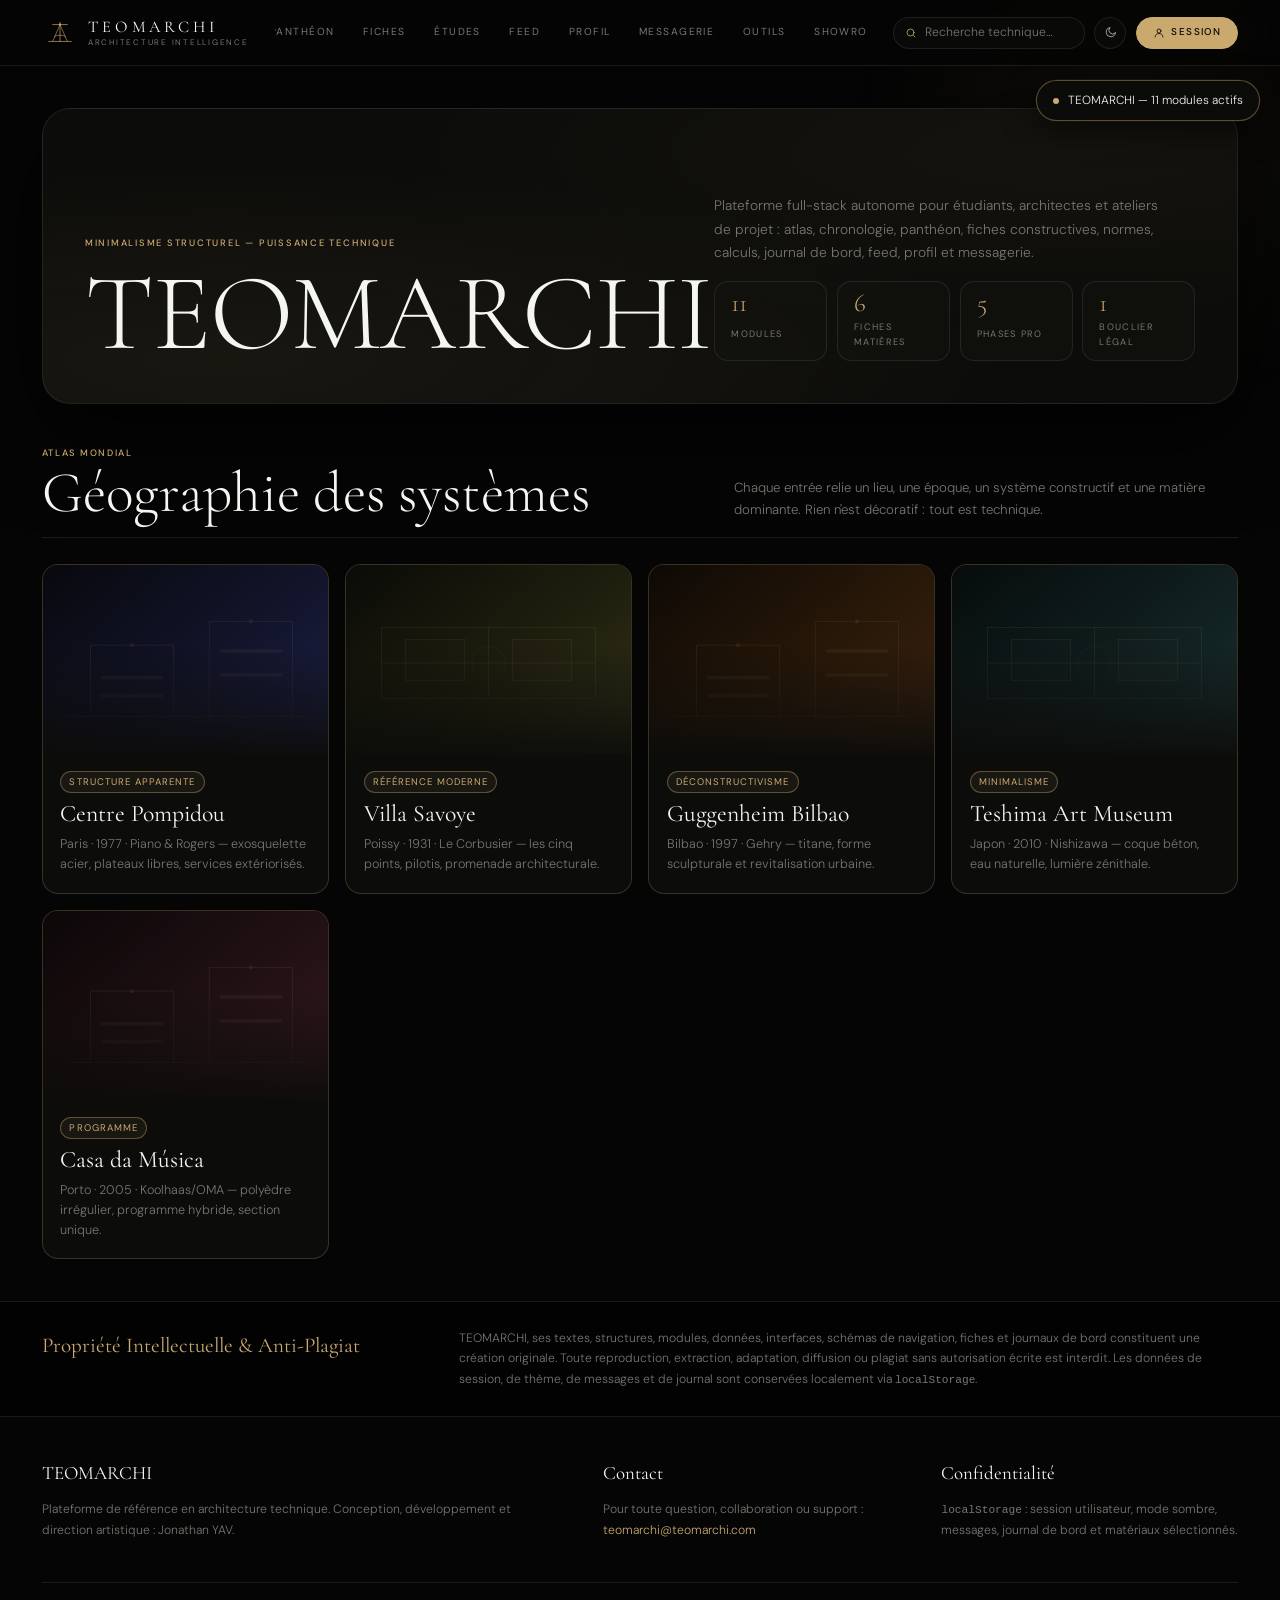
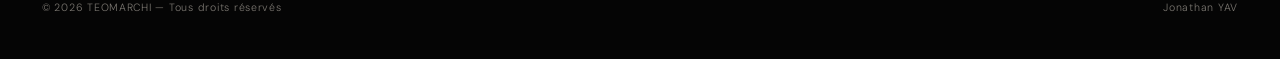
==== commit 24074e98: "feat(prod): auth Firebase + gating modules + Stripe + nettoyage sponsor + email contact" ====
--- a/FINAL_TEOMARCHI.html
+++ b/FINAL_TEOMARCHI.html
@@ -10,6 +10,11 @@
   <link rel="preconnect" href="https://fonts.googleapis.com" />
   <link rel="preconnect" href="https://fonts.gstatic.com" crossorigin />
   <link href="https://fonts.googleapis.com/css2?family=Cormorant+Garamond:ital,wght@0,300;0,400;0,500;1,300;1,400&family=DM+Sans:opsz,wght@9..40,300;9..40,400;9..40,500&display=swap" rel="stylesheet" />
+
+  <!-- ═══ FIREBASE AUTH — décommente ces 2 lignes après avoir rempli FIREBASE_CONFIG dans Script 9 ═══
+  <script src="https://www.gstatic.com/firebasejs/10.12.2/firebase-app-compat.js"></script>
+  <script src="https://www.gstatic.com/firebasejs/10.12.2/firebase-auth-compat.js"></script>
+  ═══════════════════════════════════════════════════════════════════════════════════════════════ -->
 
   <style>
     /* ============================================================
@@ -1383,10 +1388,11 @@
         </p>
       </div>
       <div>
-        <h3 class="footer__heading">Mentions légales</h3>
+        <h3 class="footer__heading">Contact</h3>
         <p class="footer__body">
-          Prototype autonome local. Aucun serveur externe. Les informations techniques
-          doivent être vérifiées selon le contexte réglementaire du projet.
+          Pour toute question, collaboration ou support :
+          <a href="mailto:teomarchi@teomarchi.com"
+             style="color:var(--gold);text-decoration:none">teomarchi@teomarchi.com</a>
         </p>
       </div>
       <div>
@@ -1398,7 +1404,7 @@
       </div>
     </div>
     <div class="footer__copy">
-      <span class="footer__copy-text">© 2025 TEOMARCHI — Tous droits réservés</span>
+      <span class="footer__copy-text">© 2026 TEOMARCHI — Tous droits réservés</span>
       <span class="footer__copy-text u-gold">Jonathan YAV</span>
     </div>
   </footer>
@@ -3778,14 +3784,6 @@
         color: var(--muted); text-align: center; margin-top: .2rem;
       }
 
-      /* ── Sponsor banner ── */
-      .tm-sponsor-strip {
-        display: inline-flex; align-items: center; gap: .5rem;
-        font-size: .58rem; font-weight: 300;
-        letter-spacing: .14em; text-transform: uppercase;
-        color: rgba(245,245,241,.28);
-      }
-      .tm-sponsor-strip span { color: rgba(201,169,110,.52); }
     `;
     document.head.appendChild(s);
   })();
@@ -4027,21 +4025,6 @@
     if (mod.classList.contains("is-active")) initShowroomGallery();
   })();
 
-  /* ── injectSponsor : bannière ultra-discrète dans le footer ──── */
-  function injectSponsor() {
-    if (document.getElementById("tm-sponsor")) return;
-    const copy = document.querySelector(".footer__copy");
-    if (!copy) return;
-    const el = document.createElement("div");
-    el.id        = "tm-sponsor";
-    el.className = "tm-sponsor-strip";
-    el.innerHTML = `
-      Partenaire officiel&nbsp;·&nbsp;
-      <span>Autodesk&nbsp;Revit</span>&nbsp;&amp;&nbsp;<span>Vitra&nbsp;Contract</span>
-    `;
-    copy.appendChild(el);
-  }
-
   /* ── Vérification et consolidation de la persistance ─────────── */
   function _verifyPersistence() {
     /* Journal : s'assure qu'un état initial existe */
@@ -4079,7 +4062,6 @@
   }
 
   /* ── Appels immédiats au chargement ──────────────────────────── */
-  injectSponsor();
   _verifyPersistence();
   </script>
 
@@ -4392,5 +4374,375 @@
   /* ── Toast de bienvenue au démarrage ─────────────────────────── */
   setTimeout(() => pushNotification("TEOMARCHI — 11 modules actifs"), 1400);
   </script>
+
+  <!-- ============================================================
+       TEOMARCHI · Script 9 — Auth Firebase + Gating + Stripe
+       ─────────────────────────────────────────────────────────
+       SETUP EN 3 ÉTAPES :
+       1. Créer un projet sur console.firebase.google.com
+          → Activer Authentication → Email/Password + Google
+          → Copier la config dans FIREBASE_CONFIG ci-dessous
+       2. Décommenter les 2 balises <script> Firebase dans le <head>
+       3. Dans Stripe Dashboard, créer un Payment Link Studio
+          → Coller l'URL dans STRIPE_PAYMENT_LINK
+  ============================================================ -->
+  <script>
+  (function initTeomarchiAuth() {
+
+    /* ══ CONFIGURATION — à remplir ══════════════════════════════ */
+    const FIREBASE_CONFIG = {
+      apiKey:            "VOTRE_API_KEY",
+      authDomain:        "VOTRE_PROJECT.firebaseapp.com",
+      projectId:         "VOTRE_PROJECT_ID",
+      storageBucket:     "VOTRE_PROJECT.appspot.com",
+      messagingSenderId: "VOTRE_SENDER_ID",
+      appId:             "VOTRE_APP_ID"
+    };
+
+    /* URL Stripe Payment Link — ex: "https://buy.stripe.com/test_xxxx" */
+    const STRIPE_PAYMENT_LINK = "https://buy.stripe.com/VOTRE_LIEN";
+
+    /* Modules nécessitant une connexion */
+    const GATED = new Set(["outils", "atlas"]);
+
+    /* ── État ───────────────────────────────────────────────────── */
+    let _auth        = null;
+    let _user        = null;
+    let _returnMod   = null;
+    let _activeTab   = "login";
+
+    const _ready = () =>
+      typeof firebase !== "undefined" &&
+      FIREBASE_CONFIG.apiKey !== "VOTRE_API_KEY";
+
+    /* ── CSS ────────────────────────────────────────────────────── */
+    if (!document.getElementById("tm-auth-css")) {
+      const s = document.createElement("style");
+      s.id = "tm-auth-css";
+      s.textContent = `
+        .tm-auth-ov {
+          position:fixed;inset:0;z-index:21000;
+          background:rgba(3,3,3,.92);
+          backdrop-filter:blur(20px);-webkit-backdrop-filter:blur(20px);
+          display:grid;place-items:center;
+          opacity:0;pointer-events:none;
+          transition:opacity .28s ease;
+        }
+        .tm-auth-ov.is-open{opacity:1;pointer-events:all;}
+        .tm-auth-box {
+          width:min(420px,92vw);
+          background:var(--surface);
+          border:0.5px solid rgba(201,169,110,.42);
+          border-radius:var(--r-xl);
+          padding:2.4rem 2rem 2rem;
+          display:grid;gap:1.2rem;
+          position:relative;
+          box-shadow:0 40px 100px rgba(0,0,0,.80);
+        }
+        .tm-auth-x {
+          position:absolute;top:1rem;right:1rem;
+          width:28px;height:28px;display:grid;place-items:center;
+          border:var(--border);border-radius:50%;
+          color:var(--muted);font-size:1.1rem;cursor:pointer;
+          transition:color .15s,border-color .15s;
+        }
+        .tm-auth-x:hover{color:var(--ink);border-color:rgba(201,169,110,.38);}
+        .tm-auth-head{text-align:center;}
+        .tm-auth-head h2{
+          font-family:var(--serif);font-size:2.2rem;font-weight:300;
+          color:var(--ink);margin:0 0 .15rem;
+        }
+        .tm-auth-head p{font-size:.68rem;color:var(--muted);margin:0;}
+        .tm-auth-tabs{
+          display:grid;grid-template-columns:1fr 1fr;
+          border:var(--border);border-radius:var(--r-pill);overflow:hidden;
+        }
+        .tm-auth-tab{
+          padding:.52rem 1rem;text-align:center;
+          font-size:.64rem;font-weight:400;letter-spacing:.12em;text-transform:uppercase;
+          cursor:pointer;background:transparent;color:var(--muted);
+          transition:background .16s,color .16s;
+        }
+        .tm-auth-tab.is-on{background:rgba(201,169,110,.12);color:var(--ink);}
+        .tm-auth-fields{display:grid;gap:.65rem;}
+        .tm-auth-lbl{
+          display:grid;gap:.22rem;
+        }
+        .tm-auth-lbl span{
+          font-size:.58rem;font-weight:400;letter-spacing:.12em;
+          text-transform:uppercase;color:var(--muted);
+        }
+        .tm-auth-lbl input{
+          width:100%;box-sizing:border-box;
+          height:42px;padding:0 .9rem;
+          border:var(--border);border-radius:var(--r-md);
+          background:var(--surface-2);color:var(--ink);font-size:.84rem;
+          transition:border-color .18s;
+        }
+        .tm-auth-lbl input:focus{outline:none;border-color:rgba(201,169,110,.48);}
+        .tm-auth-err{
+          font-size:.70rem;color:var(--danger);min-height:.9rem;
+          text-align:center;margin:0;
+        }
+        .tm-auth-btn{
+          width:100%;height:44px;
+          background:var(--gold);border:none;border-radius:var(--r-pill);
+          color:#050505;font-family:var(--sans);font-size:.66rem;
+          font-weight:500;letter-spacing:.14em;text-transform:uppercase;
+          cursor:pointer;transition:background .18s,transform .18s;
+        }
+        .tm-auth-btn:hover{background:#d4b87a;transform:translateY(-1px);}
+        .tm-auth-btn:disabled{opacity:.5;cursor:default;transform:none;}
+        .tm-auth-sep{
+          display:flex;align-items:center;gap:.72rem;
+          font-size:.60rem;color:var(--muted);
+        }
+        .tm-auth-sep::before,.tm-auth-sep::after{
+          content:"";flex:1;height:.5px;background:rgba(245,245,241,.09);
+        }
+        .tm-auth-google{
+          width:100%;height:42px;
+          border:var(--border);border-radius:var(--r-pill);
+          background:transparent;color:var(--ink-2);
+          font-family:var(--sans);font-size:.64rem;font-weight:400;
+          letter-spacing:.10em;text-transform:uppercase;cursor:pointer;
+          display:flex;align-items:center;justify-content:center;gap:.6rem;
+          transition:border-color .18s,color .18s;
+        }
+        .tm-auth-google:hover{border-color:rgba(201,169,110,.38);color:var(--ink);}
+      `;
+      document.head.appendChild(s);
+    }
+
+    /* ── Modal ──────────────────────────────────────────────────── */
+    function _build() {
+      if (document.getElementById("tm-auth-ov")) return;
+      const el = document.createElement("div");
+      el.id = "tm-auth-ov";
+      el.className = "tm-auth-ov";
+      el.setAttribute("role","dialog");
+      el.setAttribute("aria-modal","true");
+      el.innerHTML = `
+        <div class="tm-auth-box">
+          <button class="tm-auth-x" id="tm-ax" aria-label="Fermer">×</button>
+          <div class="tm-auth-head">
+            <h2>TEOMARCHI</h2>
+            <p>Plateforme d'intelligence architecturale</p>
+          </div>
+          <div class="tm-auth-tabs">
+            <button class="tm-auth-tab is-on" data-t="login">Connexion</button>
+            <button class="tm-auth-tab" data-t="signup">Inscription</button>
+          </div>
+          <div class="tm-auth-fields">
+            <div class="tm-auth-lbl" id="tm-an" style="display:none">
+              <span>Nom complet</span>
+              <input type="text" id="tm-ai-name" placeholder="Jonathan YAV" autocomplete="name"/>
+            </div>
+            <div class="tm-auth-lbl">
+              <span>E-mail</span>
+              <input type="email" id="tm-ai-email" placeholder="vous@teomarchi.com" autocomplete="email"/>
+            </div>
+            <div class="tm-auth-lbl">
+              <span>Mot de passe</span>
+              <input type="password" id="tm-ai-pass" placeholder="••••••••" autocomplete="current-password"/>
+            </div>
+          </div>
+          <p class="tm-auth-err" id="tm-ae"></p>
+          <button class="tm-auth-btn" id="tm-as">Se connecter</button>
+          <div class="tm-auth-sep">ou</div>
+          <button class="tm-auth-google" id="tm-ag">
+            <svg width="15" height="15" viewBox="0 0 24 24" aria-hidden="true">
+              <path fill="#4285F4" d="M22.56 12.25c0-.78-.07-1.53-.2-2.25H12v4.26h5.92c-.26 1.37-1.04 2.53-2.21 3.31v2.77h3.57c2.08-1.92 3.28-4.74 3.28-8.09z"/>
+              <path fill="#34A853" d="M12 23c2.97 0 5.46-.98 7.28-2.66l-3.57-2.77c-.98.66-2.23 1.06-3.71 1.06-2.86 0-5.29-1.93-6.16-4.53H2.18v2.84C3.99 20.53 7.7 23 12 23z"/>
+              <path fill="#FBBC05" d="M5.84 14.09c-.22-.66-.35-1.36-.35-2.09s.13-1.43.35-2.09V7.07H2.18C1.43 8.55 1 10.22 1 12s.43 3.45 1.18 4.93l2.85-2.22.81-.62z"/>
+              <path fill="#EA4335" d="M12 5.38c1.62 0 3.06.56 4.21 1.64l3.15-3.15C17.45 2.09 14.97 1 12 1 7.7 1 3.99 3.47 2.18 7.07l3.66 2.84c.87-2.6 3.3-4.53 6.16-4.53z"/>
+            </svg>
+            Continuer avec Google
+          </button>
+        </div>
+      `;
+      document.body.appendChild(el);
+
+      /* Tabs */
+      el.querySelectorAll("[data-t]").forEach(btn =>
+        btn.addEventListener("click", () => {
+          _activeTab = btn.dataset.t;
+          el.querySelectorAll("[data-t]").forEach(b => b.classList.toggle("is-on", b === btn));
+          document.getElementById("tm-an").style.display   = _activeTab === "signup" ? "grid" : "none";
+          document.getElementById("tm-as").textContent     = _activeTab === "login" ? "Se connecter" : "Créer le compte";
+          document.getElementById("tm-ai-pass").setAttribute("autocomplete", _activeTab === "signup" ? "new-password" : "current-password");
+          document.getElementById("tm-ae").textContent = "";
+        })
+      );
+
+      /* Close */
+      document.getElementById("tm-ax").addEventListener("click", _hide);
+      el.addEventListener("click", e => { if (e.target === el) _hide(); });
+      document.addEventListener("keydown", e => {
+        if (e.key === "Escape" && el.classList.contains("is-open")) _hide();
+      });
+
+      /* Submit & inputs */
+      document.getElementById("tm-as").addEventListener("click", _submit);
+      el.querySelectorAll("input").forEach(i => i.addEventListener("keydown", e => { if (e.key === "Enter") _submit(); }));
+      document.getElementById("tm-ag").addEventListener("click", _google);
+    }
+
+    function _show(returnMod) {
+      if (returnMod) _returnMod = returnMod;
+      _build();
+      document.getElementById("tm-auth-ov").classList.add("is-open");
+      document.body.style.overflow = "hidden";
+      setTimeout(() => document.getElementById("tm-ai-email")?.focus(), 80);
+    }
+
+    function _hide() {
+      document.getElementById("tm-auth-ov")?.classList.remove("is-open");
+      document.body.style.overflow = "";
+      _returnMod = null;
+    }
+
+    /* ── Handlers ───────────────────────────────────────────────── */
+    const _ERR = {
+      "auth/invalid-email":          "E-mail invalide.",
+      "auth/user-not-found":         "Aucun compte avec cet e-mail.",
+      "auth/wrong-password":         "Mot de passe incorrect.",
+      "auth/invalid-credential":     "E-mail ou mot de passe incorrect.",
+      "auth/email-already-in-use":   "Cet e-mail est déjà utilisé.",
+      "auth/weak-password":          "Mot de passe trop court (min. 6 caractères).",
+      "auth/popup-closed-by-user":   "Connexion annulée.",
+      "auth/network-request-failed": "Erreur réseau."
+    };
+
+    function _err(msg)  { const el = document.getElementById("tm-ae"); if (el) el.textContent = msg; }
+    function _busy(on)  {
+      const btn = document.getElementById("tm-as");
+      if (!btn) return;
+      btn.disabled    = on;
+      btn.textContent = on ? "Chargement…" : (_activeTab === "login" ? "Se connecter" : "Créer le compte");
+    }
+
+    async function _submit() {
+      if (!_auth) { _err("Firebase non configuré — suis les instructions de setup."); return; }
+      const email = document.getElementById("tm-ai-email")?.value.trim();
+      const pass  = document.getElementById("tm-ai-pass")?.value;
+      const name  = document.getElementById("tm-ai-name")?.value.trim();
+      if (!email || !pass) { _err("Remplis tous les champs."); return; }
+      _busy(true); _err("");
+      try {
+        if (_activeTab === "login") {
+          await _auth.signInWithEmailAndPassword(email, pass);
+        } else {
+          const c = await _auth.createUserWithEmailAndPassword(email, pass);
+          if (name) await c.user.updateProfile({ displayName: name });
+        }
+        _hide();
+        if (typeof pushNotification === "function") pushNotification("Bienvenue sur TEOMARCHI");
+      } catch(e) {
+        _err(_ERR[e.code] || "Erreur inattendue. Réessaie.");
+      } finally { _busy(false); }
+    }
+
+    async function _google() {
+      if (!_auth) { _err("Firebase non configuré."); return; }
+      try {
+        await _auth.signInWithPopup(new firebase.auth.GoogleAuthProvider());
+        _hide();
+        if (typeof pushNotification === "function") pushNotification("Bienvenue sur TEOMARCHI");
+      } catch(e) { _err(_ERR[e.code] || "Erreur Google."); }
+    }
+
+    /* ── Sync UI après changement d'état ────────────────────────── */
+    function _syncUI(user) {
+      const lbl = document.getElementById("session-label");
+      if (lbl) lbl.textContent = user
+        ? (user.displayName || user.email.split("@")[0])
+        : "Session";
+      if (typeof TEOMARCHI_APP !== "undefined") {
+        if (user) TEOMARCHI_APP.session.set({
+          name: user.displayName || user.email.split("@")[0],
+          role: "Utilisateur TEOMARCHI", grade: "M",
+          connectedAt: new Date().toISOString()
+        });
+        else TEOMARCHI_APP.session.clear();
+      }
+    }
+
+    /* ── Firebase init ──────────────────────────────────────────── */
+    function _initFirebase() {
+      if (!_ready()) return;
+      if (!firebase.apps.length) firebase.initializeApp(FIREBASE_CONFIG);
+      _auth = firebase.auth();
+      _auth.onAuthStateChanged(user => {
+        _user = user;
+        _syncUI(user);
+
+        if (!user) {
+          /* Vérifier si on est sur un module protégé */
+          GATED.forEach(id => {
+            const mod = document.getElementById("module-" + id);
+            if (mod?.classList.contains("is-active"))
+              setTimeout(() => _show(id), 350);
+          });
+        }
+
+        if (user && _returnMod) {
+          const dest = _returnMod; _returnMod = null;
+          setTimeout(() => document.querySelector(`[data-nav="${dest}"]`)?.click(), 200);
+        }
+      });
+    }
+
+    /* ── Gating — capture avant la navigation SPA ───────────────── */
+    document.addEventListener("click", e => {
+      const tab = e.target.closest("[data-nav]");
+      if (!tab || !_ready()) return;
+      if (!GATED.has(tab.dataset.nav)) return;
+      if (_user) return;
+      e.stopImmediatePropagation();
+      _show(tab.dataset.nav);
+    }, true);
+
+    /* ── Déconnexion — intercepte le bouton profil ──────────────── */
+    document.addEventListener("click", e => {
+      if (!e.target.closest("#profil-session-btn") || !_auth) return;
+      e.stopImmediatePropagation();
+      if (_user) {
+        _auth.signOut();
+        if (typeof pushNotification === "function") pushNotification("Déconnecté");
+      } else {
+        _show(null);
+      }
+    }, true);
+
+    /* ── Stripe — intercepte "Choisir Studio" ───────────────────── */
+    document.addEventListener("click", e => {
+      const btn = e.target.closest("[data-plan='studio']");
+      if (!btn) return;
+      e.stopImmediatePropagation();
+      if (_ready() && !_user) { _show(null); return; }
+      if (STRIPE_PAYMENT_LINK.includes("VOTRE_LIEN")) {
+        alert("Configure ton Stripe Payment Link dans Script 9 > STRIPE_PAYMENT_LINK.");
+        return;
+      }
+      const uid = _user?.uid || "";
+      window.open(STRIPE_PAYMENT_LINK + (uid ? "?client_reference_id=" + uid : ""), "_blank");
+    }, true);
+
+    /* ── Détection retour Stripe (success_url = teomarchi.com?paiement=ok) ─ */
+    if (new URLSearchParams(location.search).get("paiement") === "ok") {
+      setTimeout(() => {
+        if (typeof pushNotification === "function")
+          pushNotification("Paiement confirmé — accès Studio activé !");
+      }, 1000);
+    }
+
+    /* ── Attente du SDK Firebase (chargé depuis CDN) ─────────────── */
+    const _poll = setInterval(() => {
+      if (_ready()) { clearInterval(_poll); _initFirebase(); }
+    }, 250);
+
+  })();
+  </script>
 </body>
 </html>
